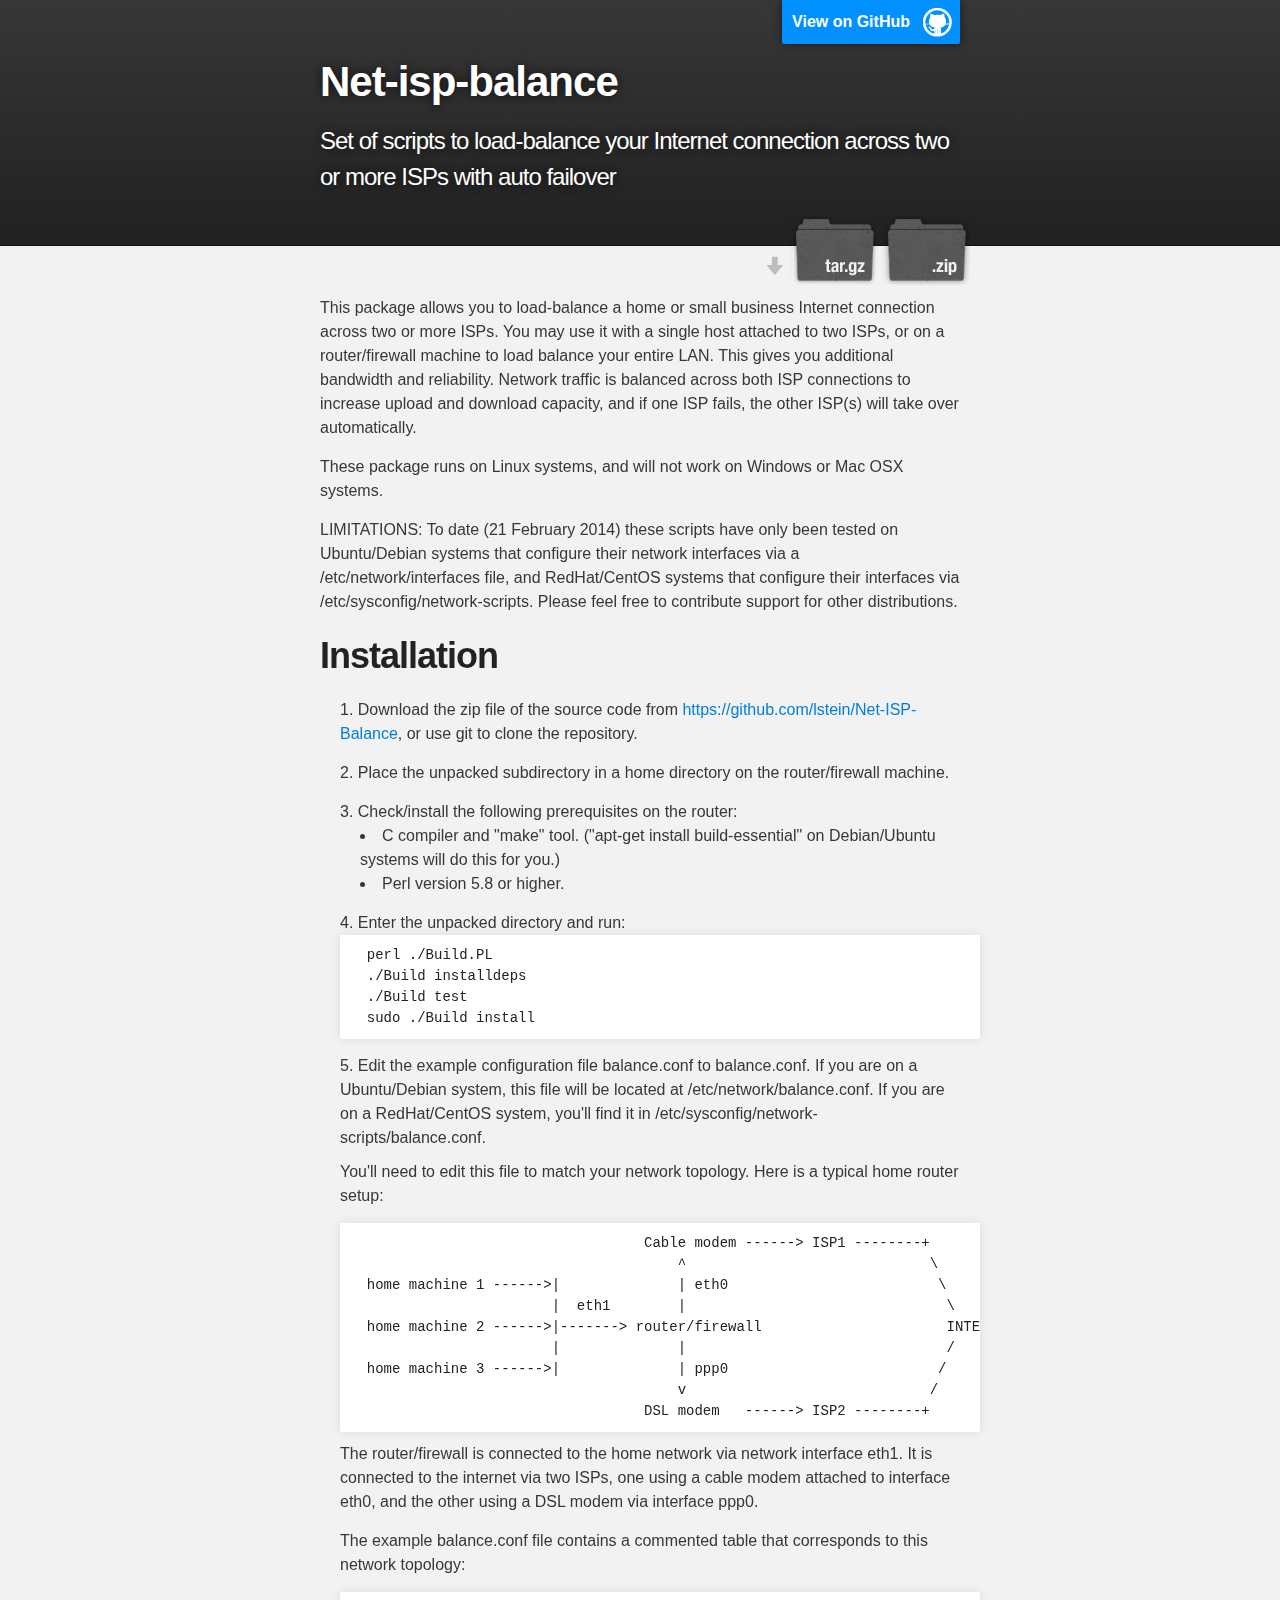
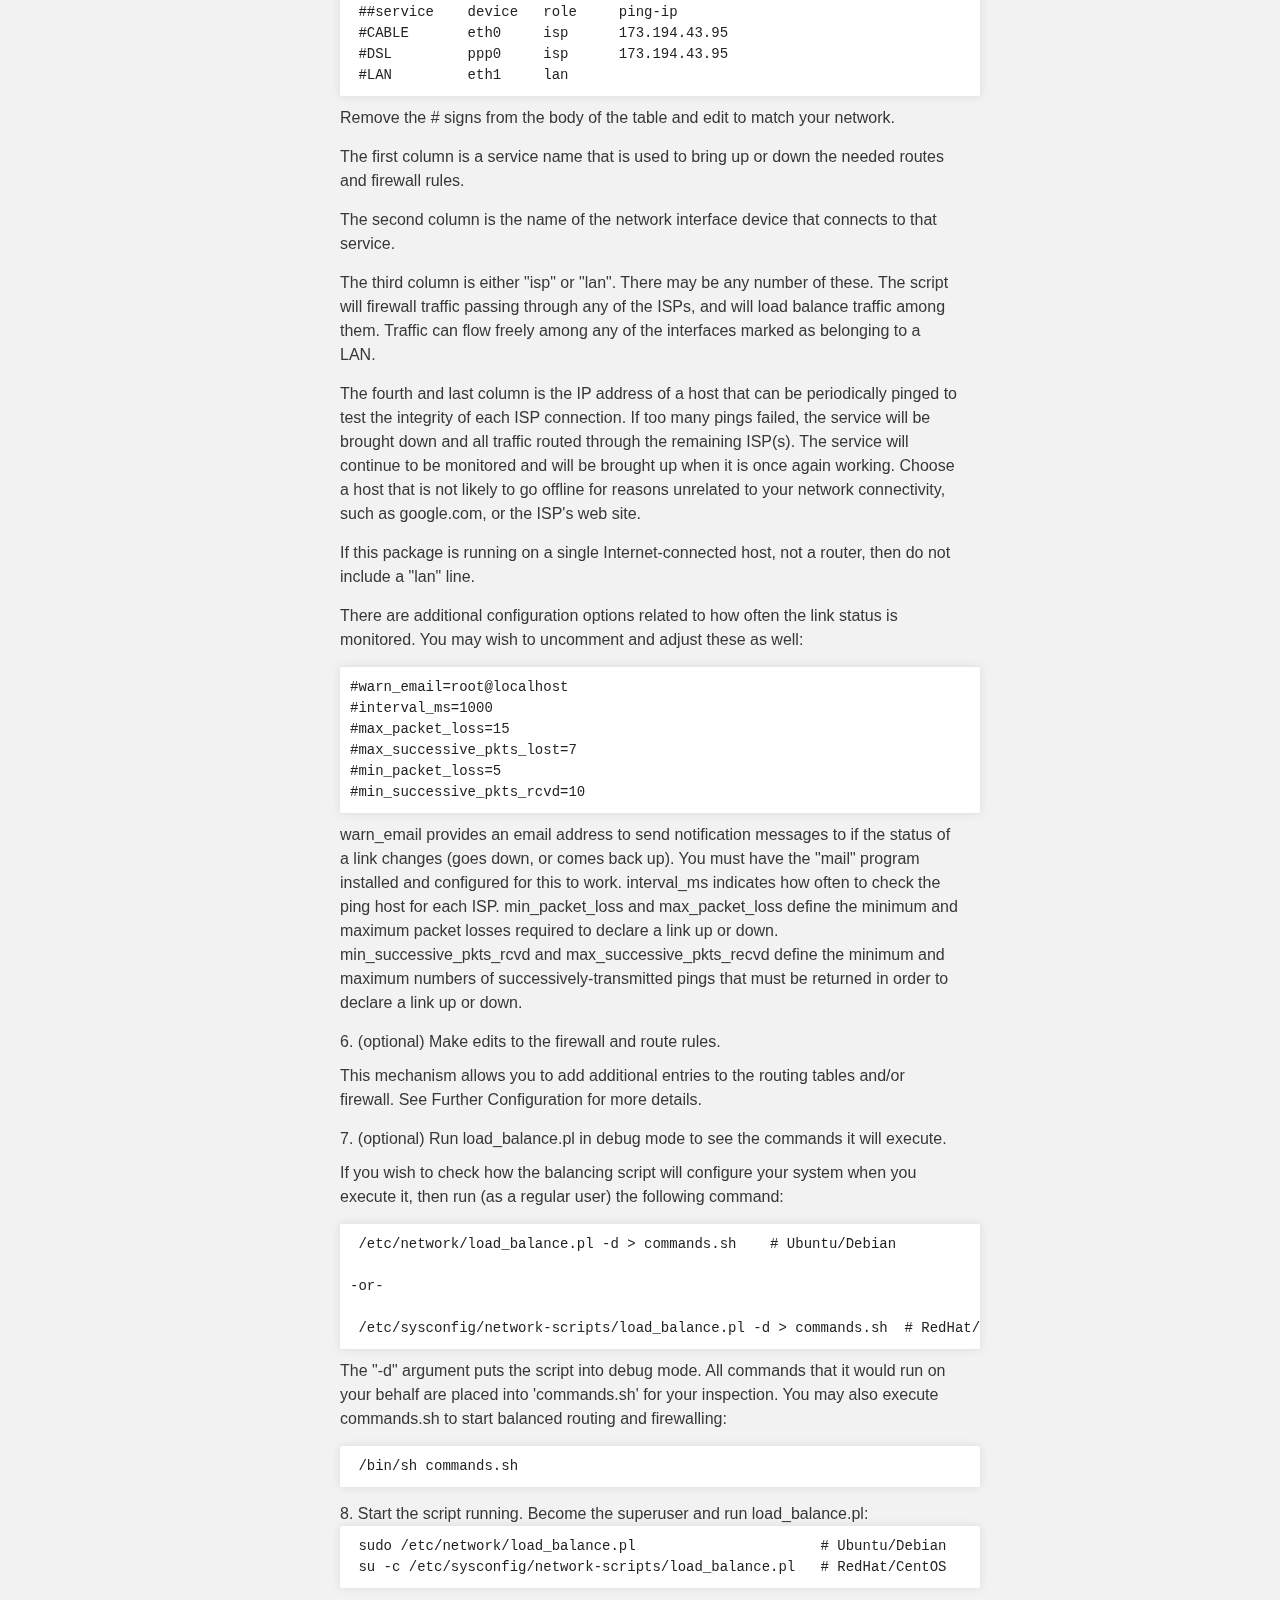
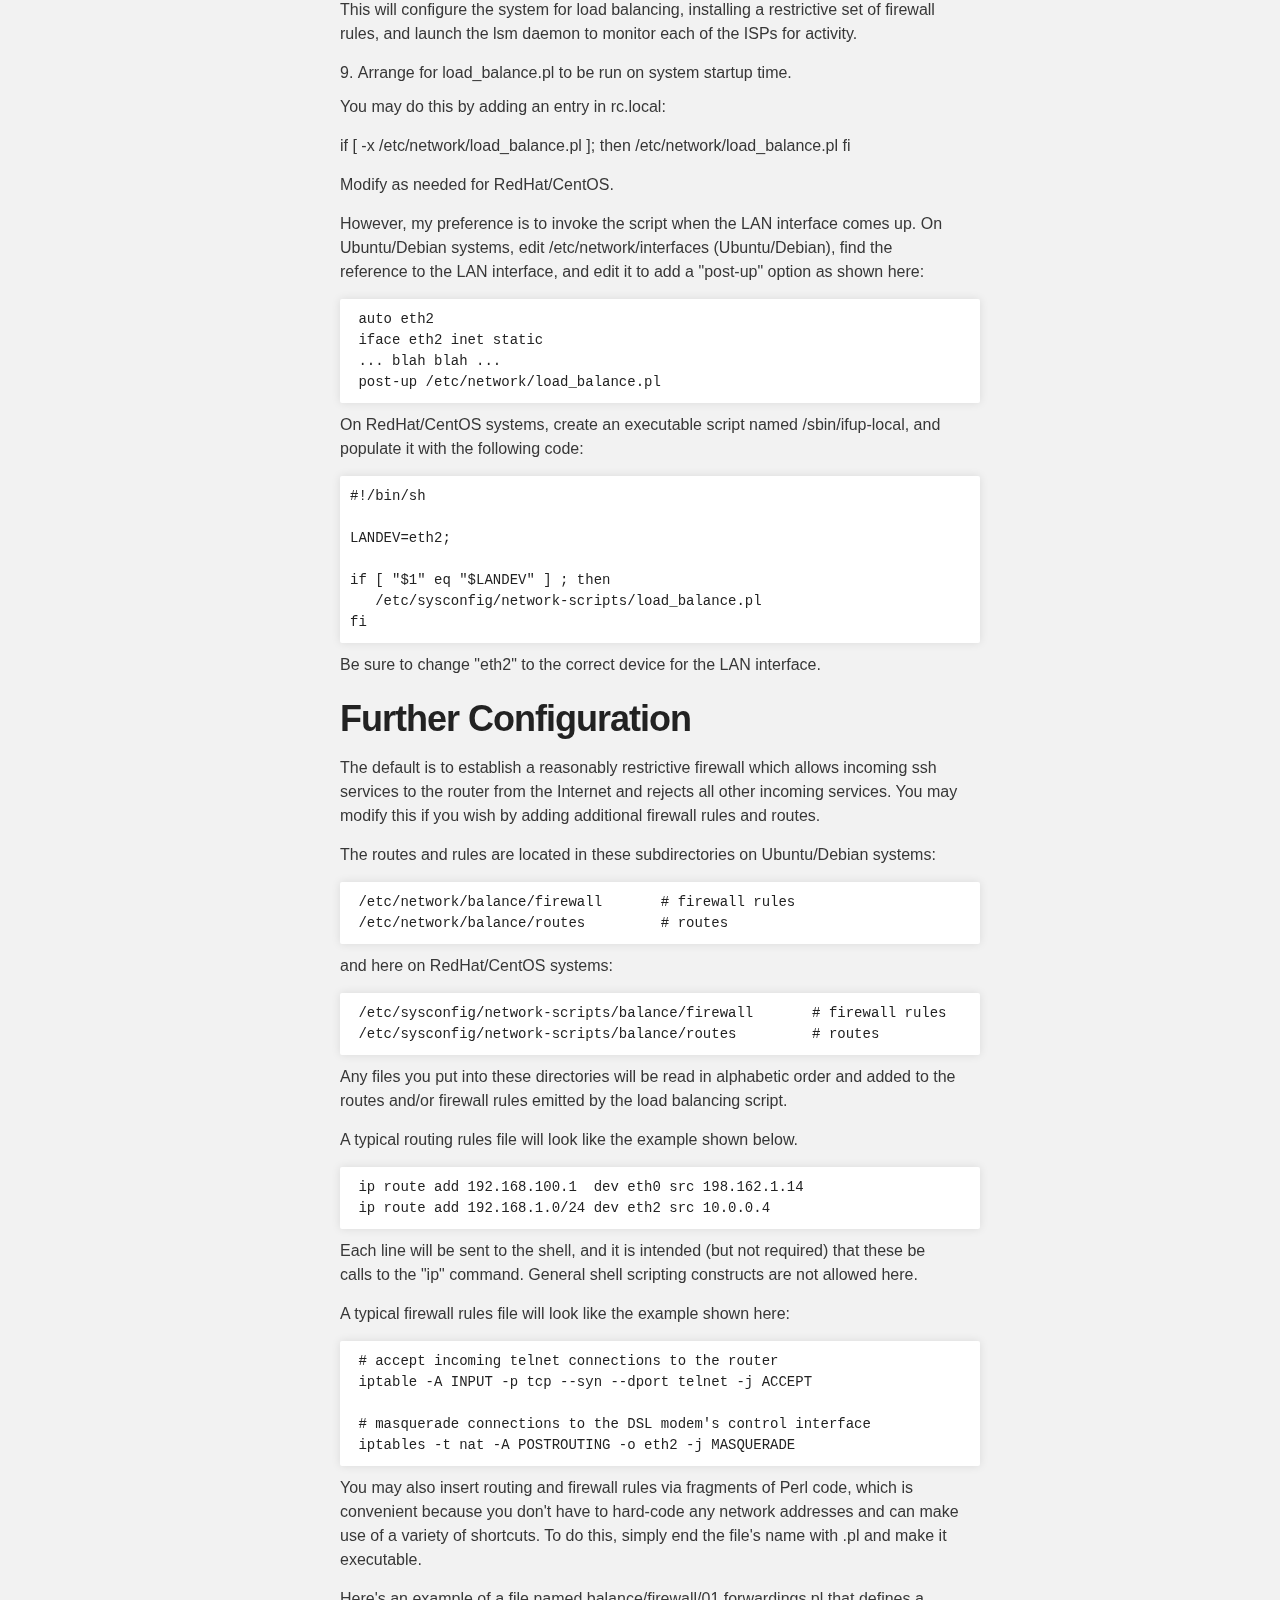
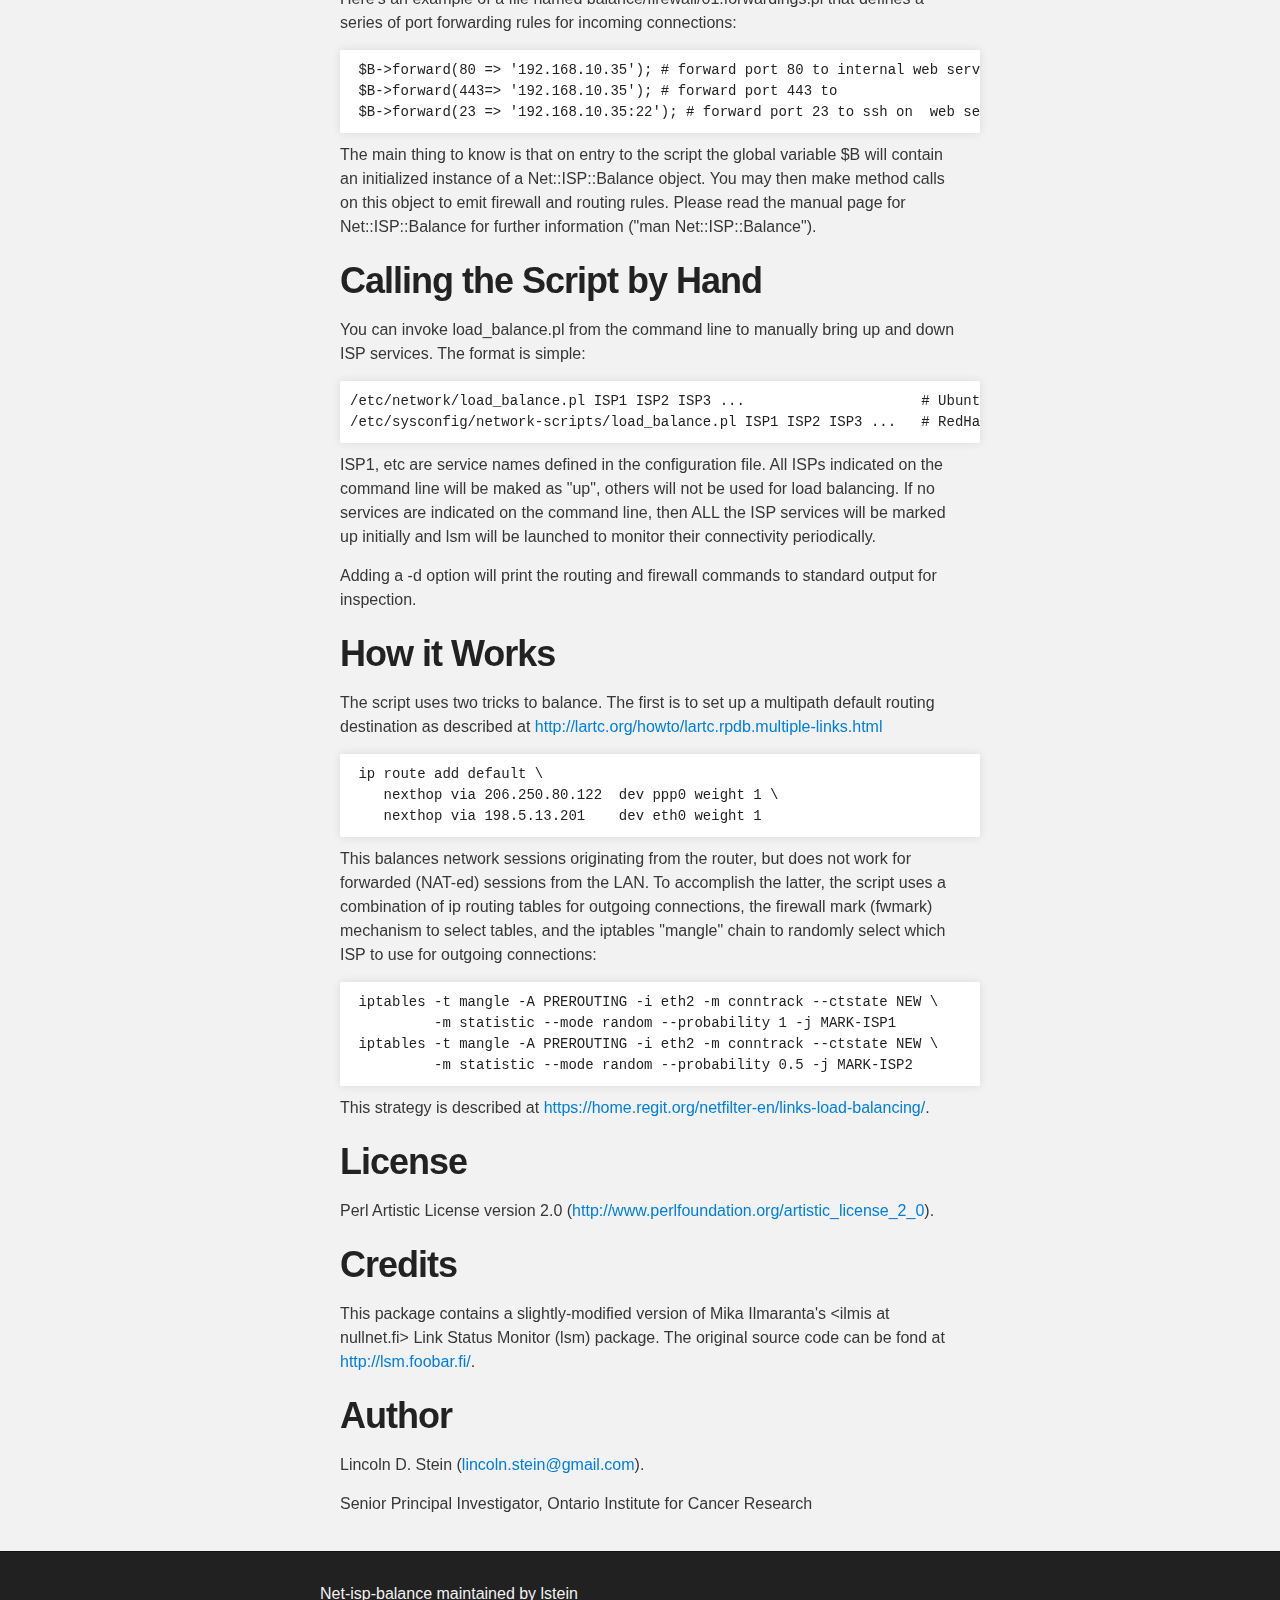
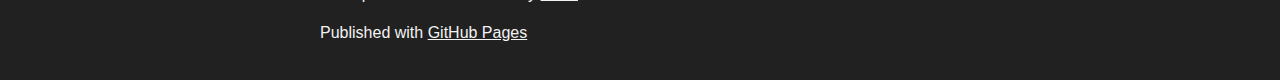
==== index.html @ 990c466e "Create gh-pages branch via GitHub" ====
<!DOCTYPE html>
<html>

  <head>
    <meta charset='utf-8' />
    <meta http-equiv="X-UA-Compatible" content="chrome=1" />
    <meta name="description" content="Net-isp-balance : Set of scripts to load-balance your Internet connection across two or more ISPs with auto failover" />

    <link rel="stylesheet" type="text/css" media="screen" href="stylesheets/stylesheet.css">

    <title>Net-isp-balance</title>
  </head>

  <body>

    <!-- HEADER -->
    <div id="header_wrap" class="outer">
        <header class="inner">
          <a id="forkme_banner" href="https://github.com/lstein/Net-ISP-Balance">View on GitHub</a>

          <h1 id="project_title">Net-isp-balance</h1>
          <h2 id="project_tagline">Set of scripts to load-balance your Internet connection across two or more ISPs with auto failover</h2>

            <section id="downloads">
              <a class="zip_download_link" href="https://github.com/lstein/Net-ISP-Balance/zipball/master">Download this project as a .zip file</a>
              <a class="tar_download_link" href="https://github.com/lstein/Net-ISP-Balance/tarball/master">Download this project as a tar.gz file</a>
            </section>
        </header>
    </div>

    <!-- MAIN CONTENT -->
    <div id="main_content_wrap" class="outer">
      <section id="main_content" class="inner">
        <p>This package allows you to load-balance a home or
small business Internet connection across two or more ISPs. You may use it with a single host attached to two ISPs, or on a router/firewall machine to load balance your entire LAN. This gives you
additional bandwidth and reliability. Network traffic is balanced across both ISP connections to increase upload and download capacity, and if one ISP fails, the other ISP(s)
will take over automatically.</p>

<p>These package runs on Linux systems, and will not work on Windows or Mac OSX systems.</p>

<p>LIMITATIONS: To date (21 February 2014) these scripts have only been
tested on Ubuntu/Debian systems that configure their network
interfaces via a /etc/network/interfaces file, and RedHat/CentOS
systems that configure their interfaces via
/etc/sysconfig/network-scripts. Please feel free to contribute support
for other distributions.</p>

<h1>
<a name="installation" class="anchor" href="#installation"><span class="octicon octicon-link"></span></a>Installation</h1>

<p></p><ol>
<li> Download the zip file of the source code from
<a href="https://github.com/lstein/Net-ISP-Balance">https://github.com/lstein/Net-ISP-Balance</a>, or use git to clone the
repository. 

<p></p>
</li>
<li> Place the unpacked subdirectory in a home directory on the
router/firewall machine.

<p></p>
</li>
<li> Check/install the following prerequisites on the router:

<ul>
<li> C compiler and "make" tool. ("apt-get install build-essential" on
 Debian/Ubuntu systems will do this for you.)

 </li>
<li> Perl version 5.8 or higher.
</li>
</ul>
<p></p>
</li>
<li> Enter the unpacked directory and run:

<pre>
  perl ./Build.PL
  ./Build installdeps
  ./Build test
  sudo ./Build install
</pre>

<p></p>
</li>
<li> Edit the example configuration file <i>balance.conf</i> to
balance.conf. If you are on a Ubuntu/Debian system, this file will be
located at /etc/network/balance.conf. If you are on a RedHat/CentOS
system, you'll find it in /etc/sysconfig/network-scripts/balance.conf.

<p>You'll need to edit this file to match your network topology. Here is a typical home router setup:</p>

<pre>
                                   Cable modem ------&gt; ISP1 --------+
                                       ^                             \
  home machine 1 ------&gt;|              | eth0                         \
                        |  eth1        |                               \
  home machine 2 ------&gt;|-------&gt; router/firewall                      INTERNET---&gt;www.google.ca
                        |              |                               /          (173.194.43.95)
  home machine 3 ------&gt;|              | ppp0                         /
                                       v                             /
                                   DSL modem   ------&gt; ISP2 --------+
</pre>

<p>The router/firewall is connected to the home network via network interface eth1. It is connected to the internet via two ISPs, one using a cable modem attached to interface eth0, and the other using a DSL modem via interface ppp0.</p>

<p>The example balance.conf file contains a commented table that corresponds to this network topology:</p>

<pre>
 ##service    device   role     ping-ip
 #CABLE       eth0     isp      173.194.43.95     <b>
 #DSL         ppp0     isp      173.194.43.95     <b>
 #LAN         eth1     lan                        <b>
</b></b></b></pre>

<p>Remove the # signs from the body of the table and edit to match your network. </p>

<p>The first column is a service name that is used to
bring up or down the needed routes and firewall rules.</p>

<p>The second column is the name of the network interface device that
connects to that service.</p>

<p>The third column is either "isp" or "lan". There may be any number of
these. The script will firewall traffic passing through any of the
ISPs, and will load balance traffic among them. Traffic can flow
freely among any of the interfaces marked as belonging to a LAN.</p>

<p>The fourth and last column is the IP address of a host that can be
periodically pinged to test the integrity of each ISP connection. If
too many pings failed, the service will be brought down and all
traffic routed through the remaining ISP(s). The service will continue
to be monitored and will be brought up when it is once again
working. Choose a host that is not likely to go offline for reasons
unrelated to your network connectivity, such as google.com, or the
ISP's web site.</p>

<p>If this package is running on a single Internet-connected host, not a router, then do not include a "lan" line.</p>

<p>There are additional configuration options related to how often the link status is monitored. You may wish to uncomment and adjust these as well:</p>

<pre>
#warn_email=root@localhost
#interval_ms=1000
#max_packet_loss=15
#max_successive_pkts_lost=7
#min_packet_loss=5
#min_successive_pkts_rcvd=10
</pre>

<p><b>warn_email</b> provides an email address to send notification messages to if the status of a link changes (goes down, or comes back up). You must have the "mail" program installed and configured for this to work. <b>interval_ms</b> indicates how often to check the ping host for each ISP. <b>min_packet_loss</b> and <b>max_packet_loss</b> define the minimum and maximum packet losses required to declare a link up or down. <b>min_successive_pkts_rcvd</b> and <b>max_successive_pkts_recvd</b> define the minimum and maximum numbers of successively-transmitted pings that must be returned in order to declare a link up or down.</p>

<p></p>
</li>
<li> (optional) Make edits to the firewall and route rules.

<p>This mechanism allows you to add additional entries to the routing
tables and/or firewall. See Further Configuration for more details.</p>

<p></p>
</li>
<li> (optional) Run load_balance.pl in debug mode to see the commands it
will execute.

<p>If you wish to check how the balancing script will configure your
system when you execute it, then run (as a regular user) the following
command:</p>

<pre>
 /etc/network/load_balance.pl -d &gt; commands.sh    # Ubuntu/Debian

-or-

 /etc/sysconfig/network-scripts/load_balance.pl -d &gt; commands.sh  # RedHat/CentOS
</pre>

<p>The "-d" argument puts the script into debug mode. All commands that
it would run on your behalf are placed into 'commands.sh' for your
inspection. You may also execute commands.sh to start balanced routing
and firewalling:</p>

<pre>
 /bin/sh commands.sh
</pre>

<p></p>
</li>
<li> Start the script running. Become the superuser and run
load_balance.pl:

<pre>
 sudo /etc/network/load_balance.pl                      # Ubuntu/Debian
 su -c /etc/sysconfig/network-scripts/load_balance.pl   # RedHat/CentOS
</pre>

<p>This will configure the system for load balancing, installing a
restrictive set of firewall rules, and launch the lsm daemon to
monitor each of the ISPs for activity.</p>

<p></p>
</li>
<li> Arrange for load_balance.pl to be run on system startup time.

<p>You may do this by adding an entry in rc.local:</p>

<p>
 if [ -x /etc/network/load_balance.pl ]; then
     /etc/network/load_balance.pl
 fi
</p>

<p>Modify as needed for RedHat/CentOS.</p>

<p>However, my preference is to invoke the script when the LAN interface
comes up. On Ubuntu/Debian systems, edit
<i>/etc/network/interfaces</i> (Ubuntu/Debian), find the reference to
the LAN interface, and edit it to add a "post-up" option as shown
here:</p>

<pre>
 auto eth2
 iface eth2 inet static
 ... blah blah ...
 post-up /etc/network/load_balance.pl
</pre>

<p>On RedHat/CentOS systems, create an executable script named
/sbin/ifup-local, and populate it with the following code:</p>

<pre>
#!/bin/sh

LANDEV=eth2;

if [ "$1" eq "$LANDEV" ] ; then
   /etc/sysconfig/network-scripts/load_balance.pl
fi
</pre>

<p>Be sure to change "eth2" to the correct device for the LAN interface.</p>

<h1>
<a name="further-configuration" class="anchor" href="#further-configuration"><span class="octicon octicon-link"></span></a>Further Configuration</h1>

<p>The default is to establish a reasonably restrictive firewall which
allows incoming ssh services to the router from the Internet and
rejects all other incoming services. You may modify this if you wish
by adding additional firewall rules and routes.</p>

<p>The routes and rules are located in these subdirectories on
Ubuntu/Debian systems:</p>

<pre>
 /etc/network/balance/firewall       # firewall rules
 /etc/network/balance/routes         # routes
</pre>

<p>and here on RedHat/CentOS systems:</p>

<pre>
 /etc/sysconfig/network-scripts/balance/firewall       # firewall rules
 /etc/sysconfig/network-scripts/balance/routes         # routes
</pre>

<p>Any files you put into these directories will be read in alphabetic
order and added to the routes and/or firewall rules emitted by the
load balancing script.</p>

<p>A typical routing rules file will look like the example shown
below.</p>

<pre>
 ip route add 192.168.100.1  dev eth0 src 198.162.1.14
 ip route add 192.168.1.0/24 dev eth2 src 10.0.0.4
</pre>

<p>Each line will be sent to the shell, and it is intended (but not
required) that these be calls to the "ip" command. General shell
scripting constructs are not allowed here.</p>

<p>A typical firewall rules file will look like the example shown here:</p>

<pre>
 # accept incoming telnet connections to the router
 iptable -A INPUT -p tcp --syn --dport telnet -j ACCEPT

 # masquerade connections to the DSL modem's control interface
 iptables -t nat -A POSTROUTING -o eth2 -j MASQUERADE
</pre>

<p>You may also insert routing and firewall rules via fragments of Perl
code, which is convenient because you don't have to hard-code any
network addresses and can make use of a variety of shortcuts. To do
this, simply end the file's name with .pl and make it executable.</p>

<p>Here's an example of a file named
<tt>balance/firewall/01.forwardings.pl</tt> that defines a series of
port forwarding rules for incoming connections:</p>

<pre>
 $B-&gt;forward(80 =&gt; '192.168.10.35'); # forward port 80 to internal web server
 $B-&gt;forward(443=&gt; '192.168.10.35'); # forward port 443 to 
 $B-&gt;forward(23 =&gt; '192.168.10.35:22'); # forward port 23 to ssh on  web sever
</pre>

<p>The main thing to know is that on entry to the script the global
variable $B will contain an initialized instance of a
Net::ISP::Balance object. You may then make method calls on this
object to emit firewall and routing rules. Please read the manual page
for Net::ISP::Balance for further information ("man
Net::ISP::Balance").</p>

<h1>
<a name="calling-the-script-by-hand" class="anchor" href="#calling-the-script-by-hand"><span class="octicon octicon-link"></span></a>Calling the Script by Hand</h1>

<p>You can invoke load_balance.pl from the command line to manually bring
up and down ISP services. The format is simple:</p>

<pre>
/etc/network/load_balance.pl ISP1 ISP2 ISP3 ...                     # Ubuntu/Debian
/etc/sysconfig/network-scripts/load_balance.pl ISP1 ISP2 ISP3 ...   # RedHat/CentOS
</pre>

<p>ISP1, etc are service names defined in the configuration file. All
ISPs indicated on the command line will be maked as "up", others will
not be used for load balancing. If no services are indicated on the
command line, then ALL the ISP services will be marked up initially
and lsm will be launched to monitor their connectivity periodically.</p>

<p>Adding a -d option will print the routing and firewall commands to
standard output for inspection.</p>

<h1>
<a name="how-it-works" class="anchor" href="#how-it-works"><span class="octicon octicon-link"></span></a>How it Works</h1>

<p>The script uses two tricks to balance. The first is to set up a
multipath default routing destination as described at
<a href="http://lartc.org/howto/lartc.rpdb.multiple-links.html">http://lartc.org/howto/lartc.rpdb.multiple-links.html</a></p>

<pre>
 ip route add default \
    nexthop via 206.250.80.122  dev ppp0 weight 1 \
    nexthop via 198.5.13.201    dev eth0 weight 1
</pre>

<p>This balances network sessions originating from the router, but does
not work for forwarded (NAT-ed) sessions from the LAN. To accomplish
the latter, the script uses a combination of ip routing tables for
outgoing connections, the firewall mark (fwmark) mechanism to select
tables, and the iptables "mangle" chain to randomly select which
ISP to use for outgoing connections:</p>

<pre>
 iptables -t mangle -A PREROUTING -i eth2 -m conntrack --ctstate NEW \
          -m statistic --mode random --probability 1 -j MARK-ISP1
 iptables -t mangle -A PREROUTING -i eth2 -m conntrack --ctstate NEW \
          -m statistic --mode random --probability 0.5 -j MARK-ISP2
</pre>

<p>This strategy is described at
<a href="https://home.regit.org/netfilter-en/links-load-balancing/">https://home.regit.org/netfilter-en/links-load-balancing/</a>.</p>

<h1>
<a name="license" class="anchor" href="#license"><span class="octicon octicon-link"></span></a>License</h1>

<p>Perl Artistic License version 2.0
(<a href="http://www.perlfoundation.org/artistic_license_2_0">http://www.perlfoundation.org/artistic_license_2_0</a>).</p>

<h1>
<a name="credits" class="anchor" href="#credits"><span class="octicon octicon-link"></span></a>Credits</h1>

<p>This package contains a slightly-modified version of Mika Ilmaranta's
&lt;ilmis at nullnet.fi&gt; Link Status Monitor (lsm) package. The original
source code can be fond at <a href="http://lsm.foobar.fi/">http://lsm.foobar.fi/</a>.</p>

<h1>
<a name="author" class="anchor" href="#author"><span class="octicon octicon-link"></span></a>Author</h1>

<p>Lincoln D. Stein (<a href="mailto:lincoln.stein@gmail.com">lincoln.stein@gmail.com</a>).</p>

<p>Senior Principal Investigator, Ontario Institute for Cancer Research</p>
</li>
</ol>
      </section>
    </div>

    <!-- FOOTER  -->
    <div id="footer_wrap" class="outer">
      <footer class="inner">
        <p class="copyright">Net-isp-balance maintained by <a href="https://github.com/lstein">lstein</a></p>
        <p>Published with <a href="http://pages.github.com">GitHub Pages</a></p>
      </footer>
    </div>

    

  </body>
</html>
---- stylesheets/stylesheet.css ----
/*******************************************************************************
Slate Theme for GitHub Pages
by Jason Costello, @jsncostello
*******************************************************************************/

@import url(pygment_trac.css);

/*******************************************************************************
MeyerWeb Reset
*******************************************************************************/

html, body, div, span, applet, object, iframe,
h1, h2, h3, h4, h5, h6, p, blockquote, pre,
a, abbr, acronym, address, big, cite, code,
del, dfn, em, img, ins, kbd, q, s, samp,
small, strike, strong, sub, sup, tt, var,
b, u, i, center,
dl, dt, dd, ol, ul, li,
fieldset, form, label, legend,
table, caption, tbody, tfoot, thead, tr, th, td,
article, aside, canvas, details, embed,
figure, figcaption, footer, header, hgroup,
menu, nav, output, ruby, section, summary,
time, mark, audio, video {
  margin: 0;
  padding: 0;
  border: 0;
  font: inherit;
  vertical-align: baseline;
}

/* HTML5 display-role reset for older browsers */
article, aside, details, figcaption, figure,
footer, header, hgroup, menu, nav, section {
  display: block;
}

ol, ul {
  list-style: none;
}

table {
  border-collapse: collapse;
  border-spacing: 0;
}

/*******************************************************************************
Theme Styles
*******************************************************************************/

body {
  box-sizing: border-box;
  color:#373737;
  background: #212121;
  font-size: 16px;
  font-family: 'Myriad Pro', Calibri, Helvetica, Arial, sans-serif;
  line-height: 1.5;
  -webkit-font-smoothing: antialiased;
}

h1, h2, h3, h4, h5, h6 {
  margin: 10px 0;
  font-weight: 700;
  color:#222222;
  font-family: 'Lucida Grande', 'Calibri', Helvetica, Arial, sans-serif;
  letter-spacing: -1px;
}

h1 {
  font-size: 36px;
  font-weight: 700;
}

h2 {
  padding-bottom: 10px;
  font-size: 32px;
  background: url('../images/bg_hr.png') repeat-x bottom;
}

h3 {
  font-size: 24px;
}

h4 {
  font-size: 21px;
}

h5 {
  font-size: 18px;
}

h6 {
  font-size: 16px;
}

p {
  margin: 10px 0 15px 0;
}

footer p {
  color: #f2f2f2;
}

a {
  text-decoration: none;
  color: #007edf;
  text-shadow: none;

  transition: color 0.5s ease;
  transition: text-shadow 0.5s ease;
  -webkit-transition: color 0.5s ease;
  -webkit-transition: text-shadow 0.5s ease;
  -moz-transition: color 0.5s ease;
  -moz-transition: text-shadow 0.5s ease;
  -o-transition: color 0.5s ease;
  -o-transition: text-shadow 0.5s ease;
  -ms-transition: color 0.5s ease;
  -ms-transition: text-shadow 0.5s ease;
}

a:hover, a:focus {text-decoration: underline;}

footer a {
  color: #F2F2F2;
  text-decoration: underline;
}

em {
  font-style: italic;
}

strong {
  font-weight: bold;
}

img {
  position: relative;
  margin: 0 auto;
  max-width: 739px;
  padding: 5px;
  margin: 10px 0 10px 0;
  border: 1px solid #ebebeb;

  box-shadow: 0 0 5px #ebebeb;
  -webkit-box-shadow: 0 0 5px #ebebeb;
  -moz-box-shadow: 0 0 5px #ebebeb;
  -o-box-shadow: 0 0 5px #ebebeb;
  -ms-box-shadow: 0 0 5px #ebebeb;
}

p img {
  display: inline;
  margin: 0;
  padding: 0;
  vertical-align: middle;
  text-align: center;
  border: none;
}

pre, code {
  width: 100%;
  color: #222;
  background-color: #fff;

  font-family: Monaco, "Bitstream Vera Sans Mono", "Lucida Console", Terminal, monospace;
  font-size: 14px;

  border-radius: 2px;
  -moz-border-radius: 2px;
  -webkit-border-radius: 2px;
}

pre {
  width: 100%;
  padding: 10px;
  box-shadow: 0 0 10px rgba(0,0,0,.1);
  overflow: auto;
}

code {
  padding: 3px;
  margin: 0 3px;
  box-shadow: 0 0 10px rgba(0,0,0,.1);
}

pre code {
  display: block;
  box-shadow: none;
}

blockquote {
  color: #666;
  margin-bottom: 20px;
  padding: 0 0 0 20px;
  border-left: 3px solid #bbb;
}


ul, ol, dl {
  margin-bottom: 15px
}

ul {
  list-style: inside;
  padding-left: 20px;
}

ol {
  list-style: decimal inside;
  padding-left: 20px;
}

dl dt {
  font-weight: bold;
}

dl dd {
  padding-left: 20px;
  font-style: italic;
}

dl p {
  padding-left: 20px;
  font-style: italic;
}

hr {
  height: 1px;
  margin-bottom: 5px;
  border: none;
  background: url('../images/bg_hr.png') repeat-x center;
}

table {
  border: 1px solid #373737;
  margin-bottom: 20px;
  text-align: left;
 }

th {
  font-family: 'Lucida Grande', 'Helvetica Neue', Helvetica, Arial, sans-serif;
  padding: 10px;
  background: #373737;
  color: #fff;
 }

td {
  padding: 10px;
  border: 1px solid #373737;
 }

form {
  background: #f2f2f2;
  padding: 20px;
}

/*******************************************************************************
Full-Width Styles
*******************************************************************************/

.outer {
  width: 100%;
}

.inner {
  position: relative;
  max-width: 640px;
  padding: 20px 10px;
  margin: 0 auto;
}

#forkme_banner {
  display: block;
  position: absolute;
  top:0;
  right: 10px;
  z-index: 10;
  padding: 10px 50px 10px 10px;
  color: #fff;
  background: url('../images/blacktocat.png') #0090ff no-repeat 95% 50%;
  font-weight: 700;
  box-shadow: 0 0 10px rgba(0,0,0,.5);
  border-bottom-left-radius: 2px;
  border-bottom-right-radius: 2px;
}

#header_wrap {
  background: #212121;
  background: -moz-linear-gradient(top, #373737, #212121);
  background: -webkit-linear-gradient(top, #373737, #212121);
  background: -ms-linear-gradient(top, #373737, #212121);
  background: -o-linear-gradient(top, #373737, #212121);
  background: linear-gradient(top, #373737, #212121);
}

#header_wrap .inner {
  padding: 50px 10px 30px 10px;
}

#project_title {
  margin: 0;
  color: #fff;
  font-size: 42px;
  font-weight: 700;
  text-shadow: #111 0px 0px 10px;
}

#project_tagline {
  color: #fff;
  font-size: 24px;
  font-weight: 300;
  background: none;
  text-shadow: #111 0px 0px 10px;
}

#downloads {
  position: absolute;
  width: 210px;
  z-index: 10;
  bottom: -40px;
  right: 0;
  height: 70px;
  background: url('../images/icon_download.png') no-repeat 0% 90%;
}

.zip_download_link {
  display: block;
  float: right;
  width: 90px;
  height:70px;
  text-indent: -5000px;
  overflow: hidden;
  background: url(../images/sprite_download.png) no-repeat bottom left;
}

.tar_download_link {
  display: block;
  float: right;
  width: 90px;
  height:70px;
  text-indent: -5000px;
  overflow: hidden;
  background: url(../images/sprite_download.png) no-repeat bottom right;
  margin-left: 10px;
}

.zip_download_link:hover {
  background: url(../images/sprite_download.png) no-repeat top left;
}

.tar_download_link:hover {
  background: url(../images/sprite_download.png) no-repeat top right;
}

#main_content_wrap {
  background: #f2f2f2;
  border-top: 1px solid #111;
  border-bottom: 1px solid #111;
}

#main_content {
  padding-top: 40px;
}

#footer_wrap {
  background: #212121;
}



/*******************************************************************************
Small Device Styles
*******************************************************************************/

@media screen and (max-width: 480px) {
  body {
    font-size:14px;
  }

  #downloads {
    display: none;
  }

  .inner {
    min-width: 320px;
    max-width: 480px;
  }

  #project_title {
  font-size: 32px;
  }

  h1 {
    font-size: 28px;
  }

  h2 {
    font-size: 24px;
  }

  h3 {
    font-size: 21px;
  }

  h4 {
    font-size: 18px;
  }

  h5 {
    font-size: 14px;
  }

  h6 {
    font-size: 12px;
  }

  code, pre {
    min-width: 320px;
    max-width: 480px;
    font-size: 11px;
  }

}
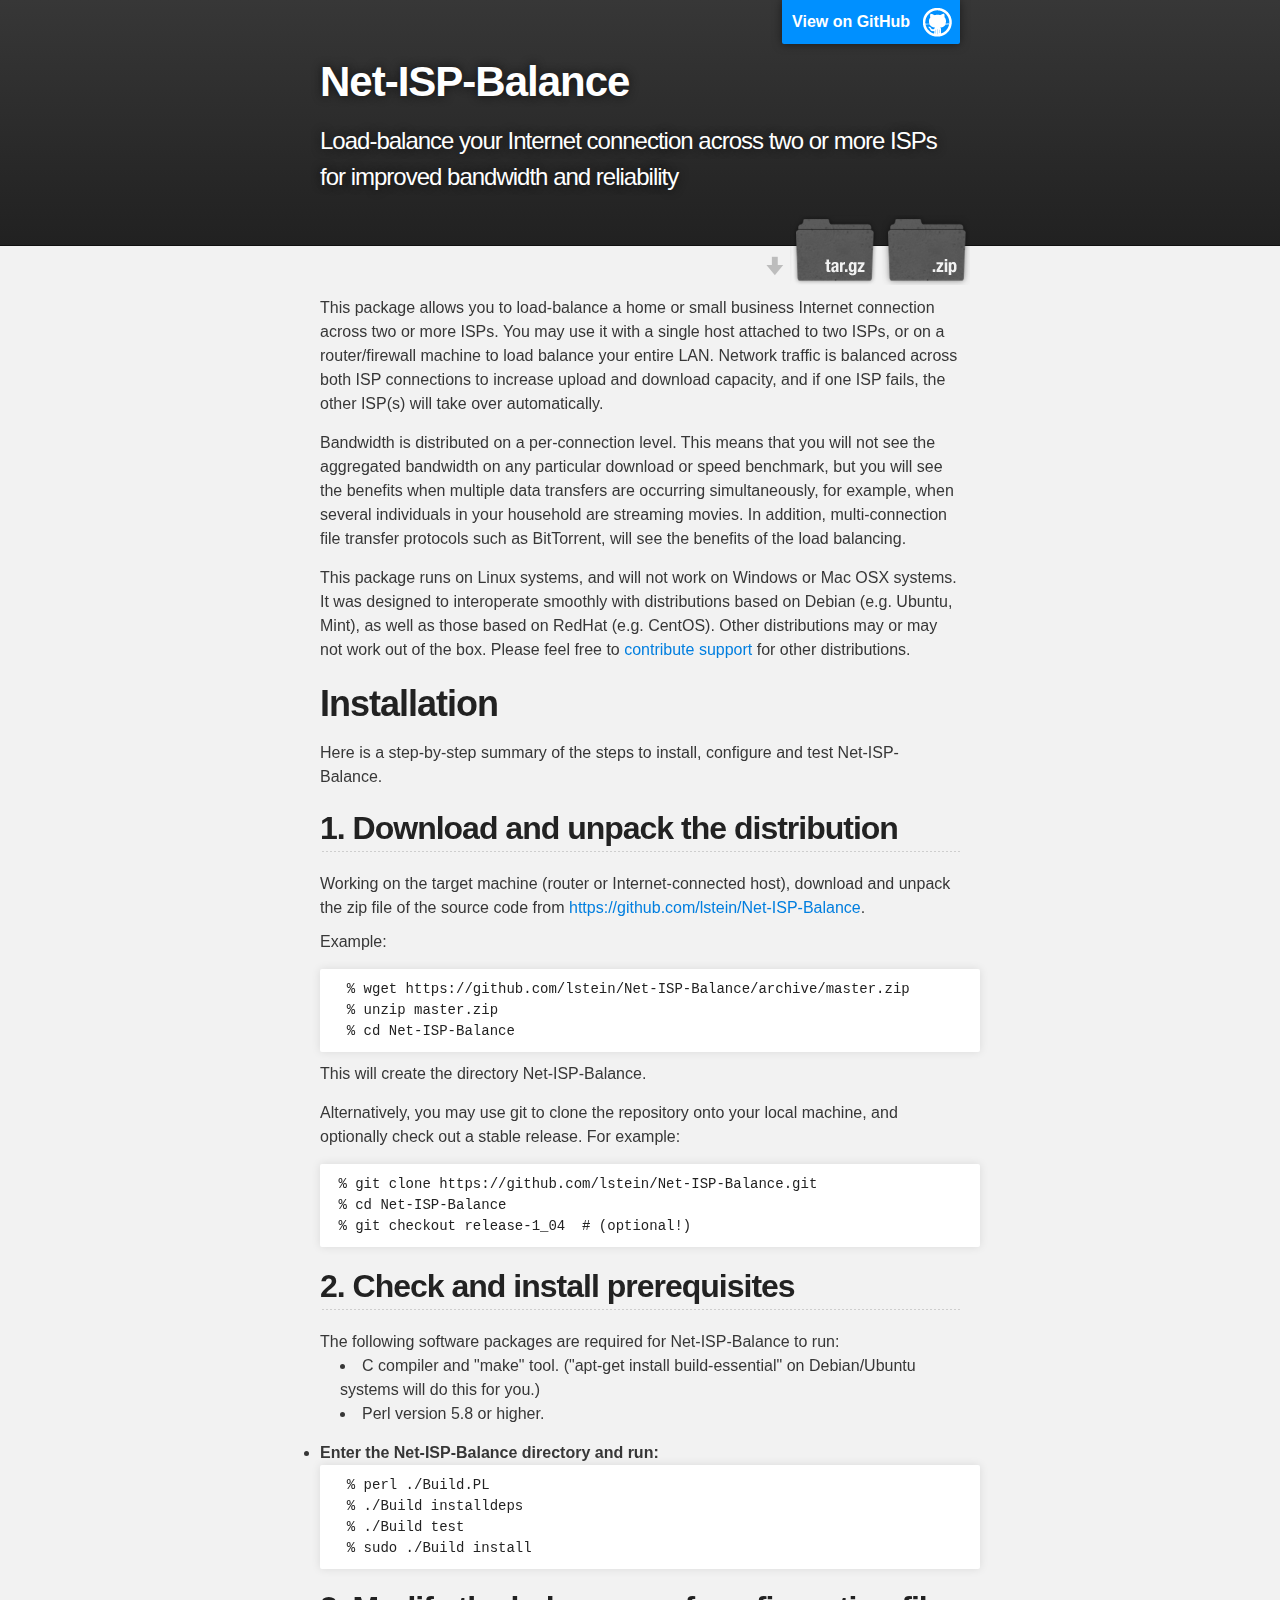
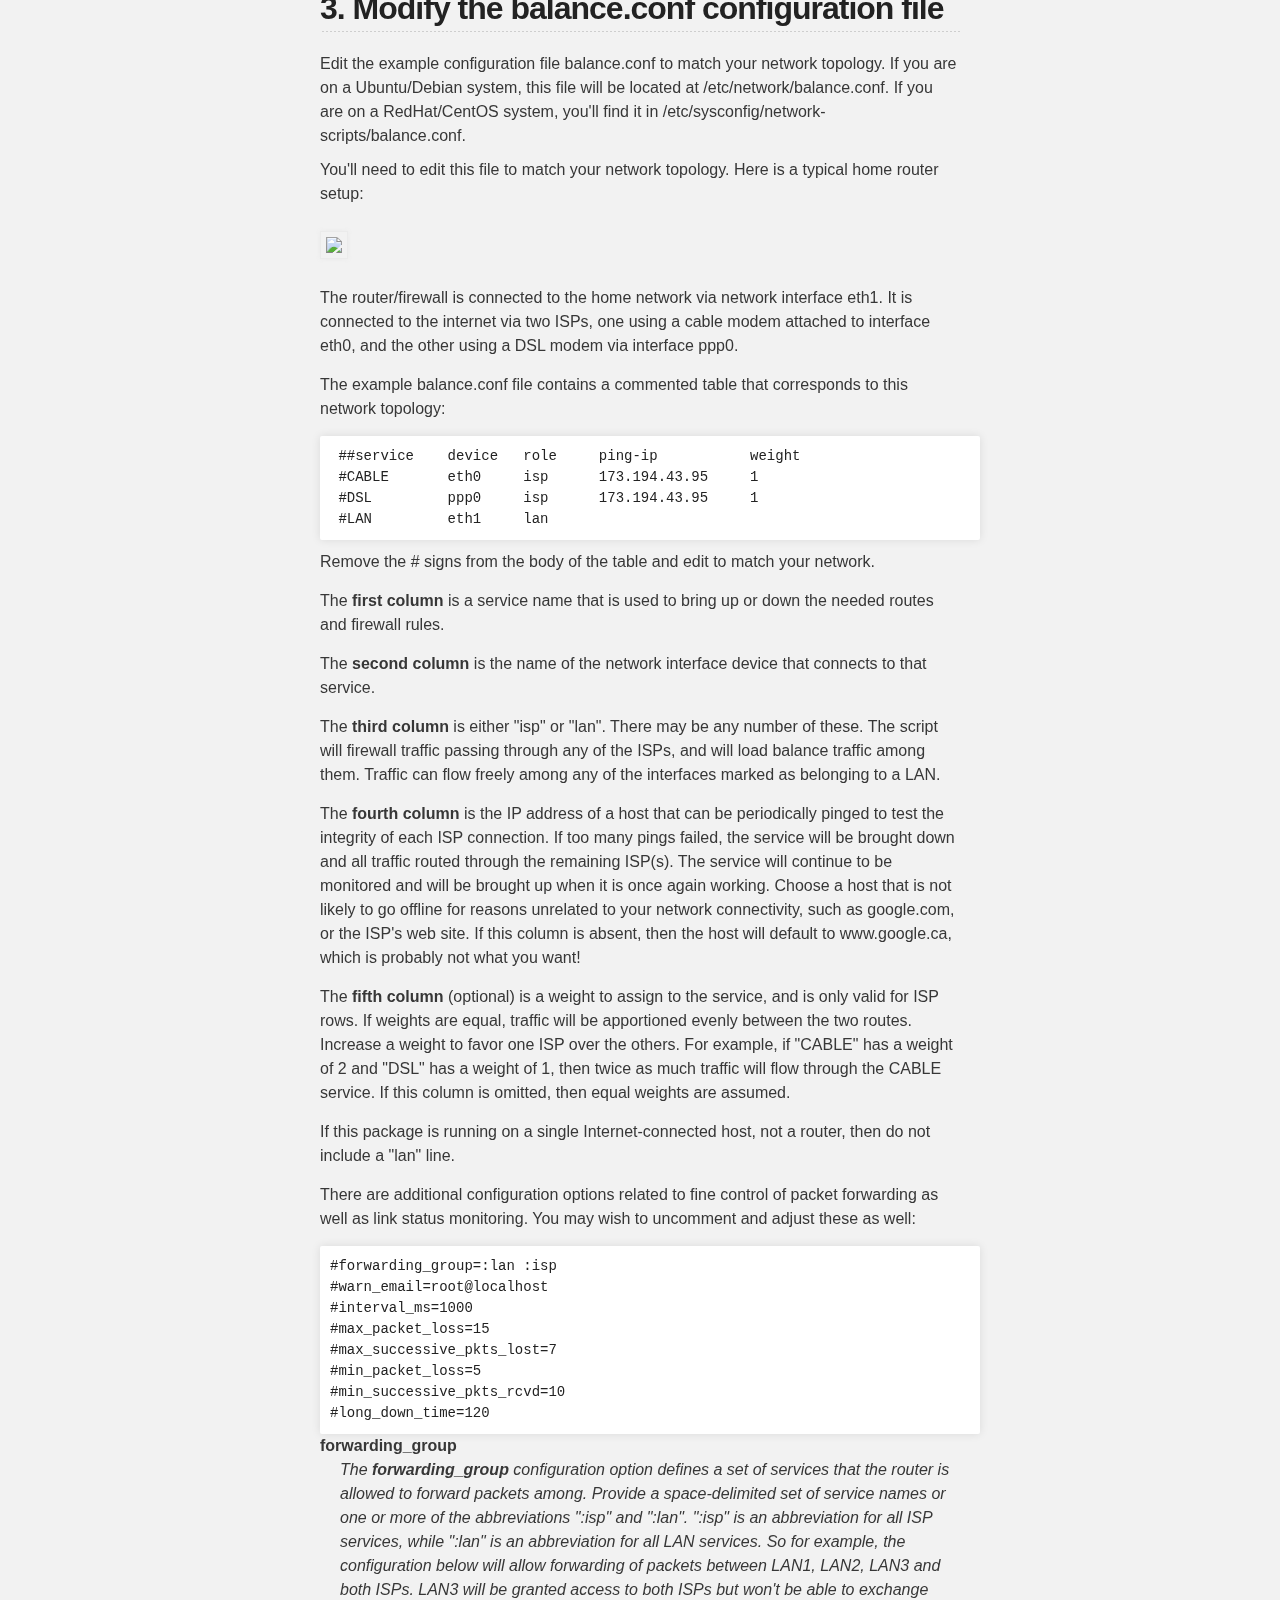
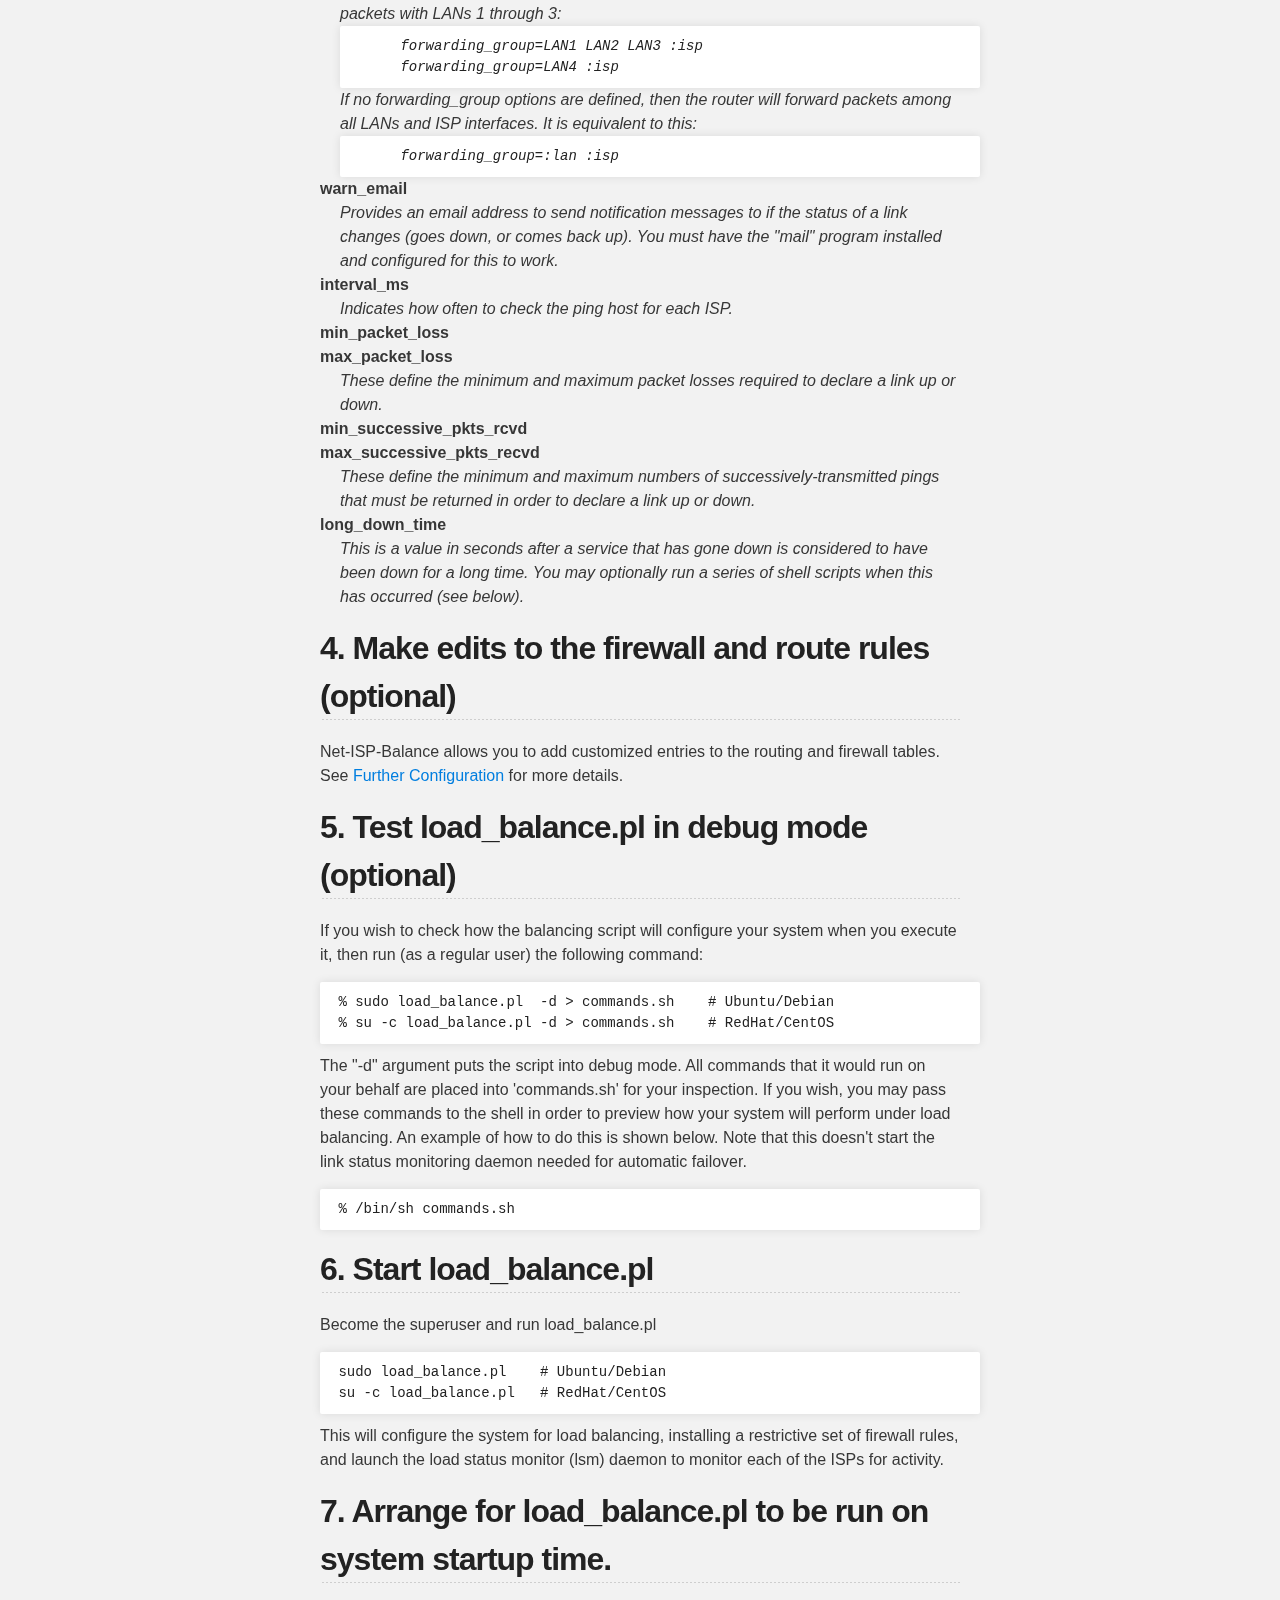
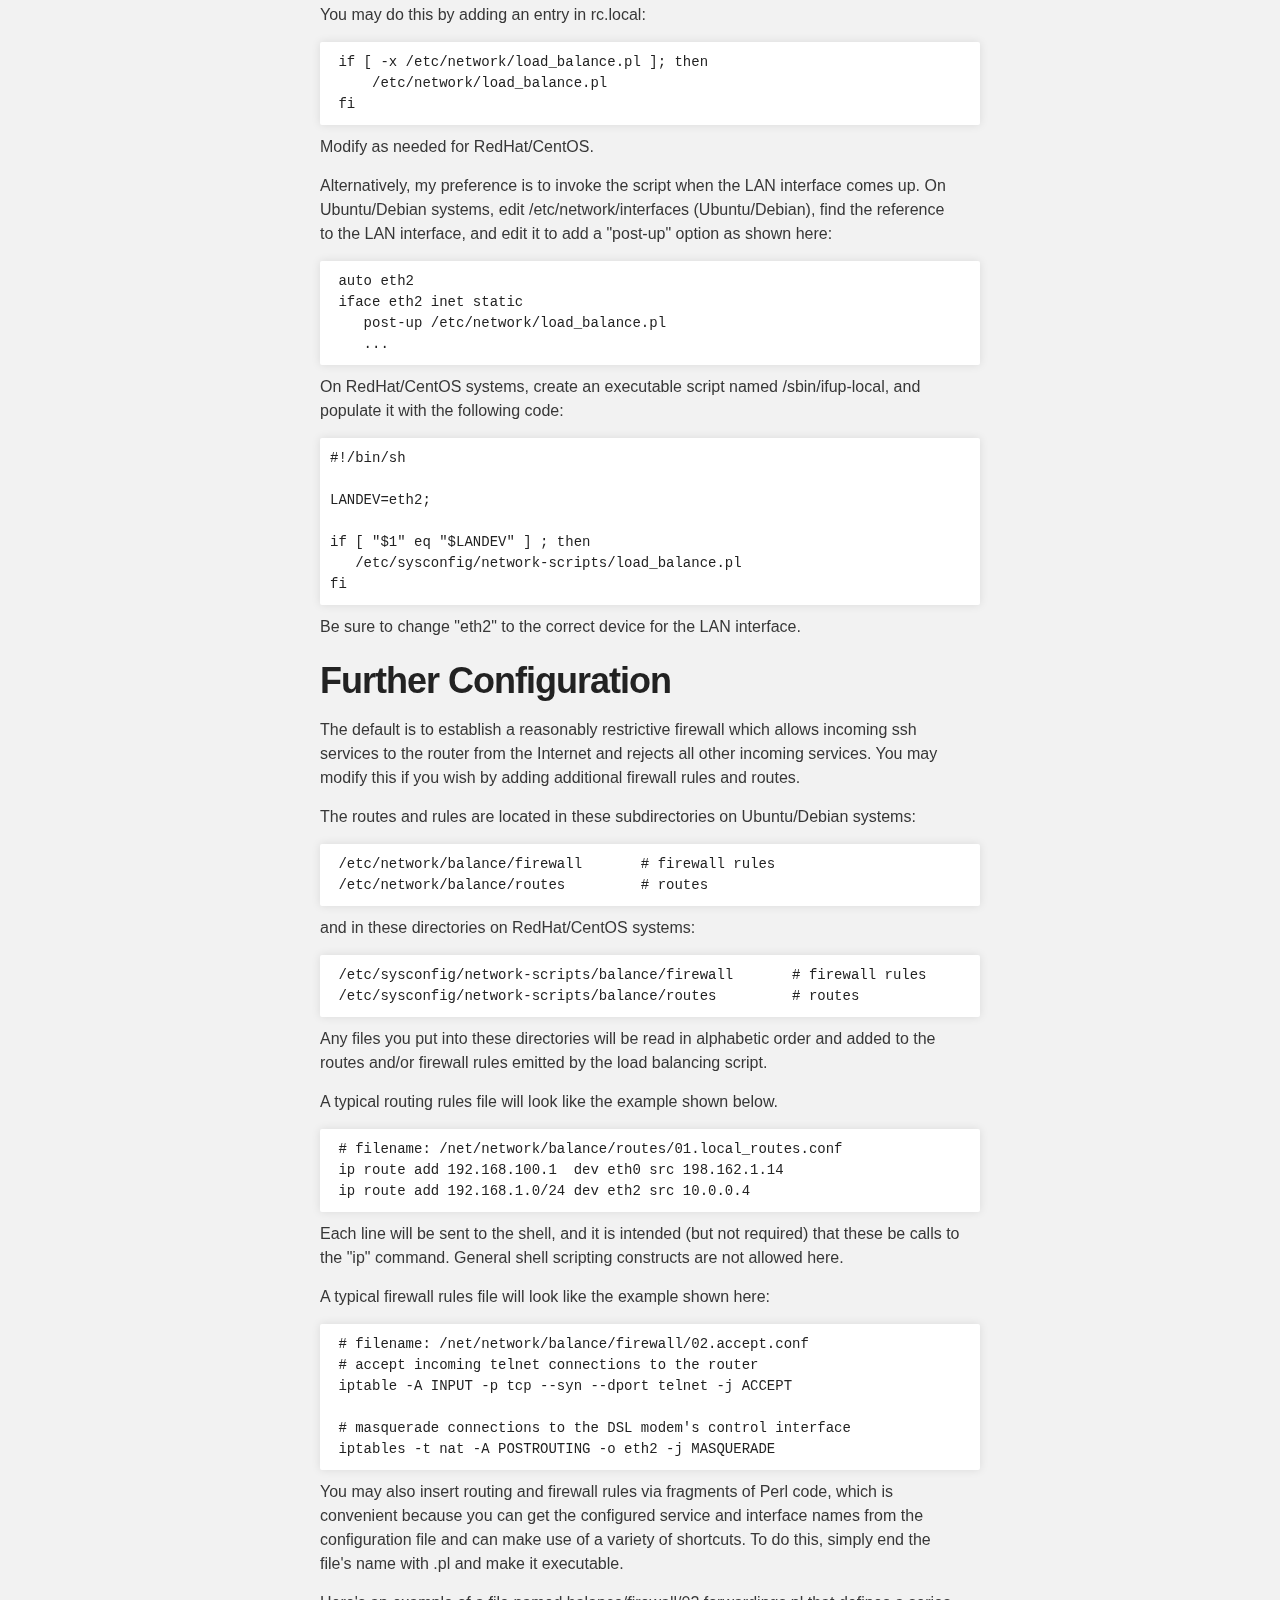
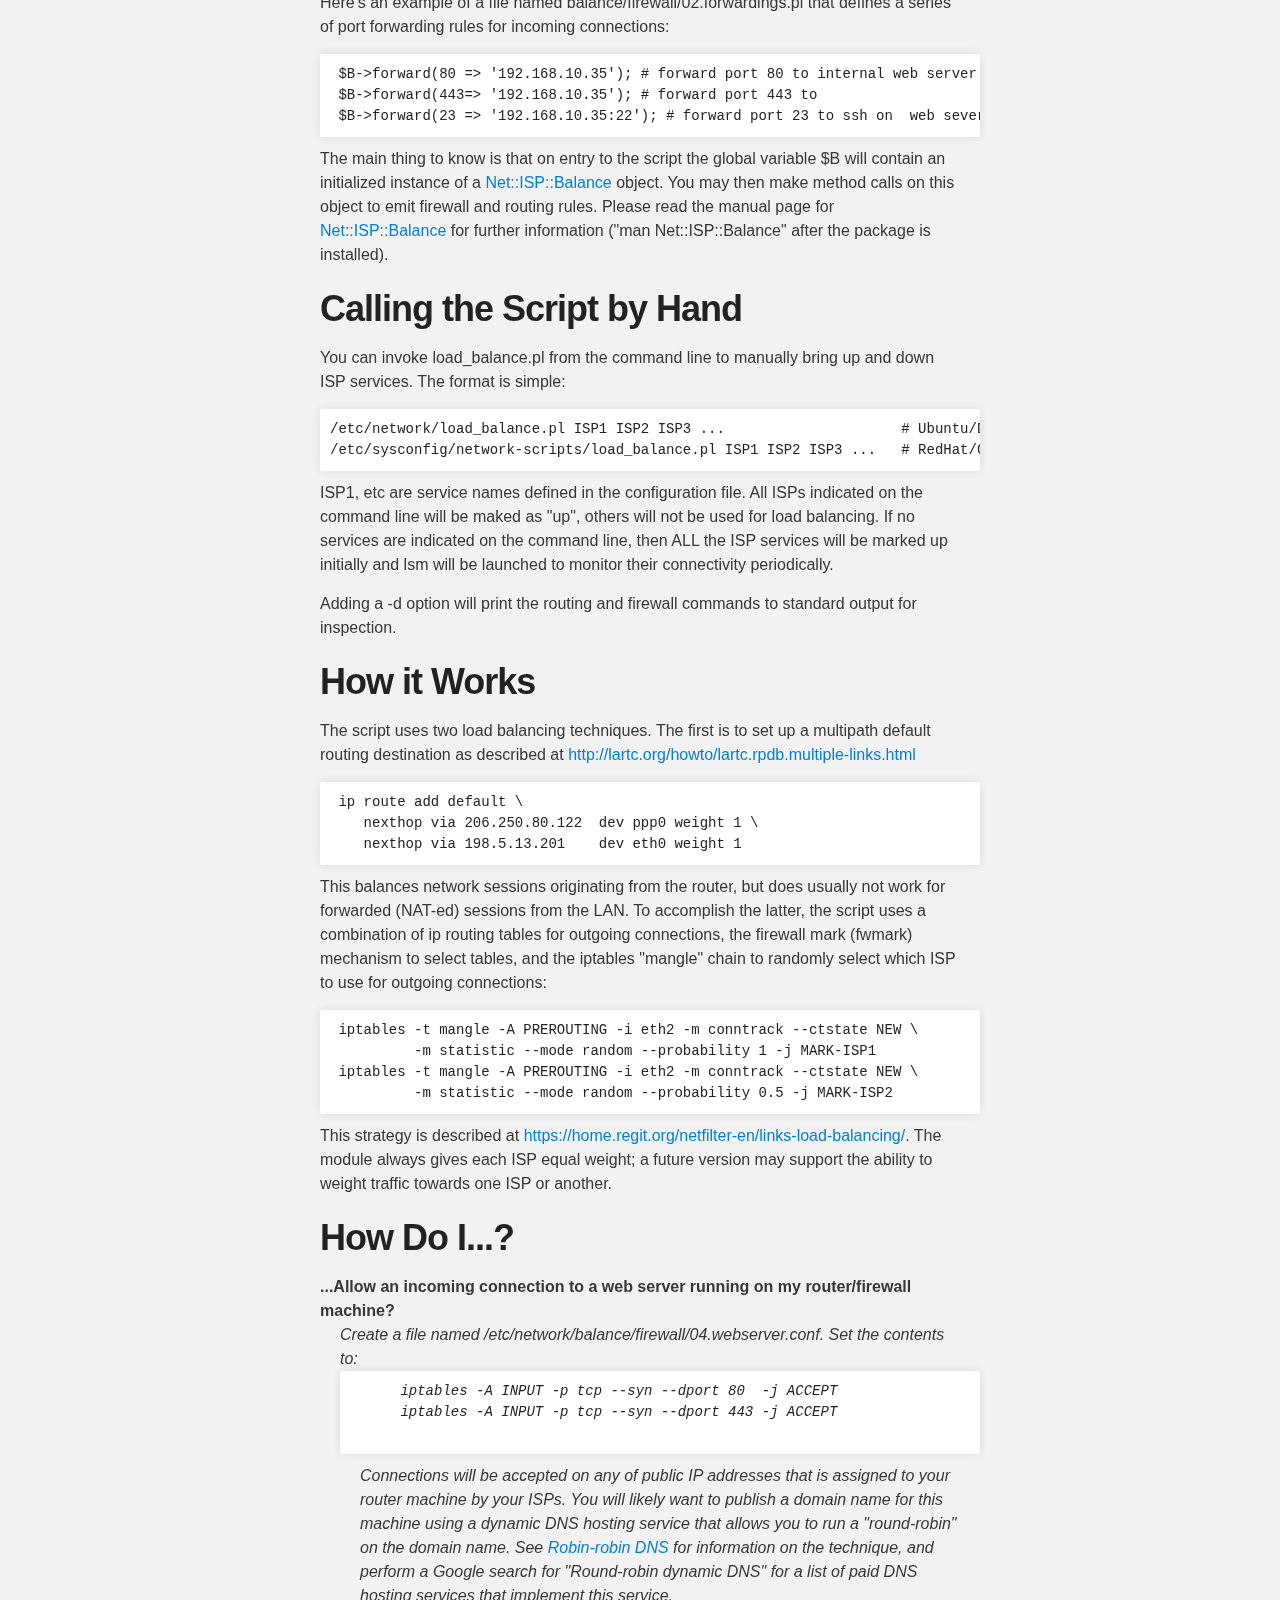
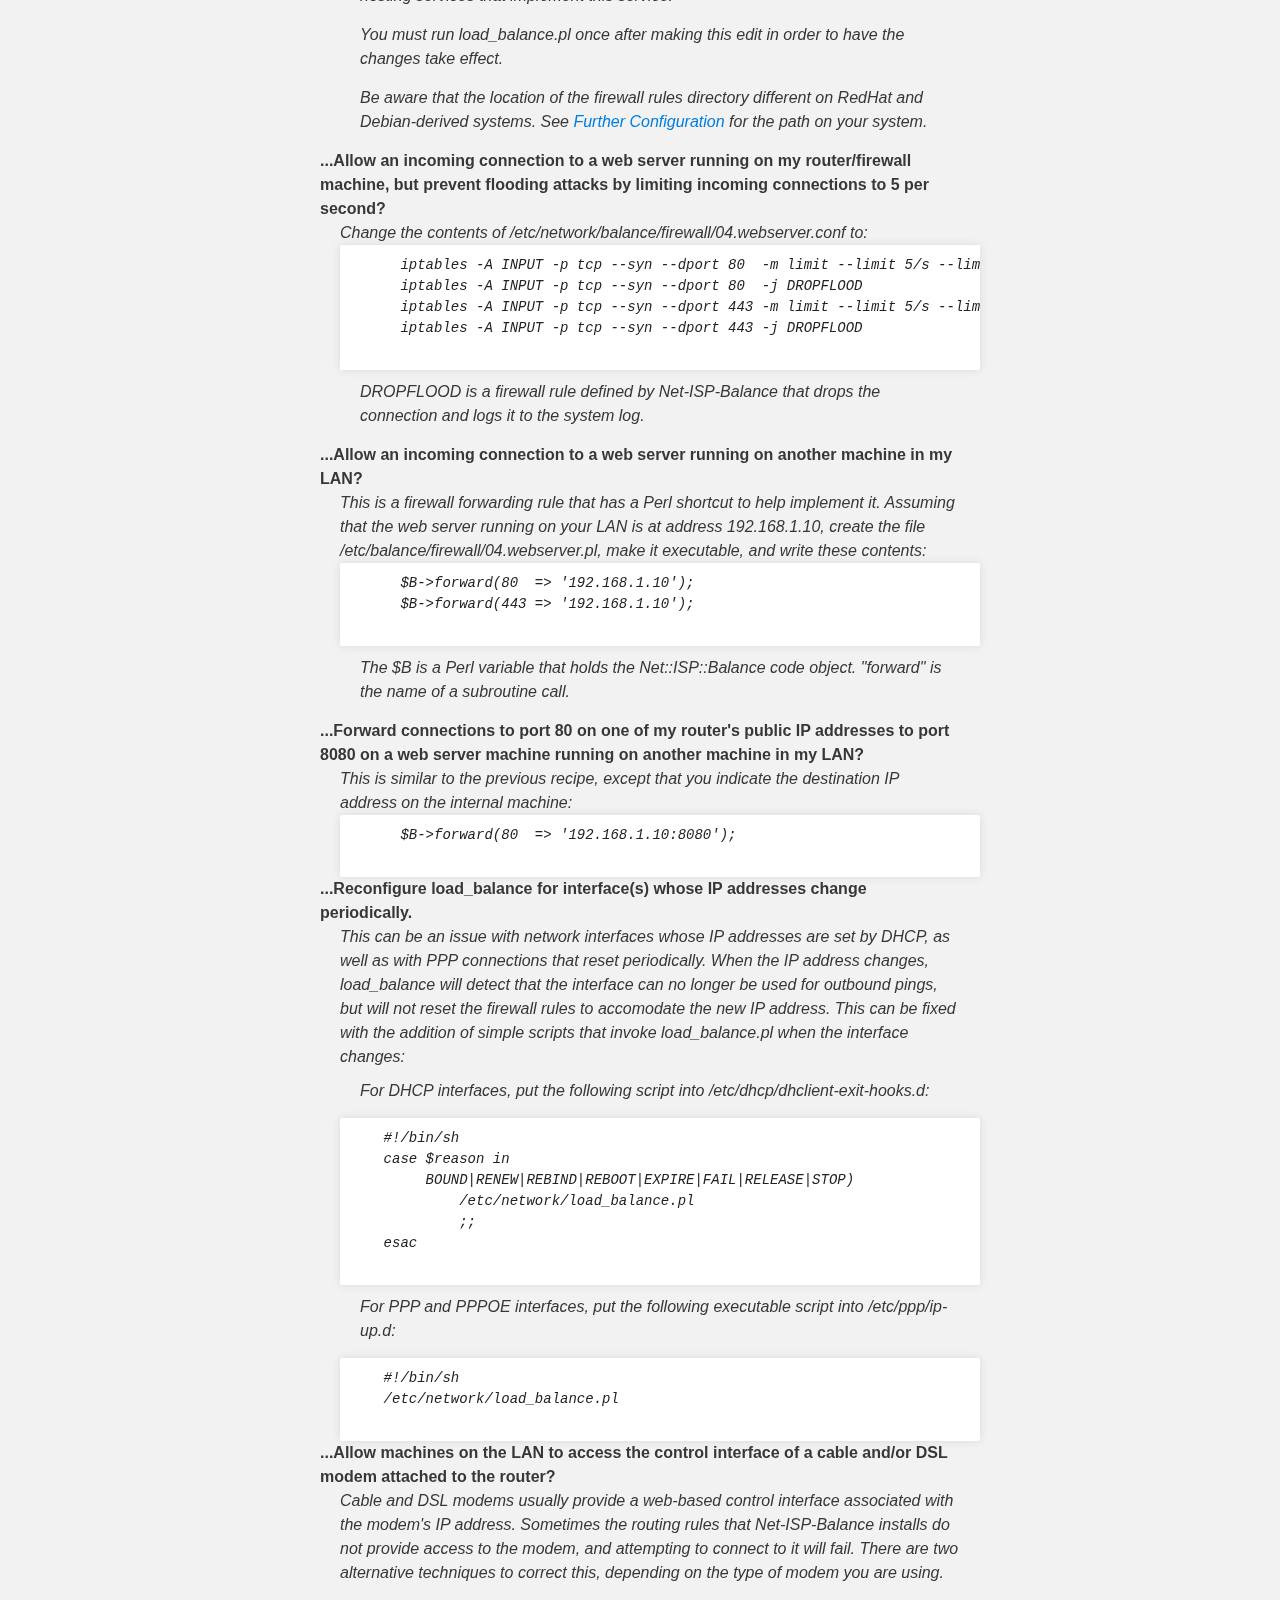
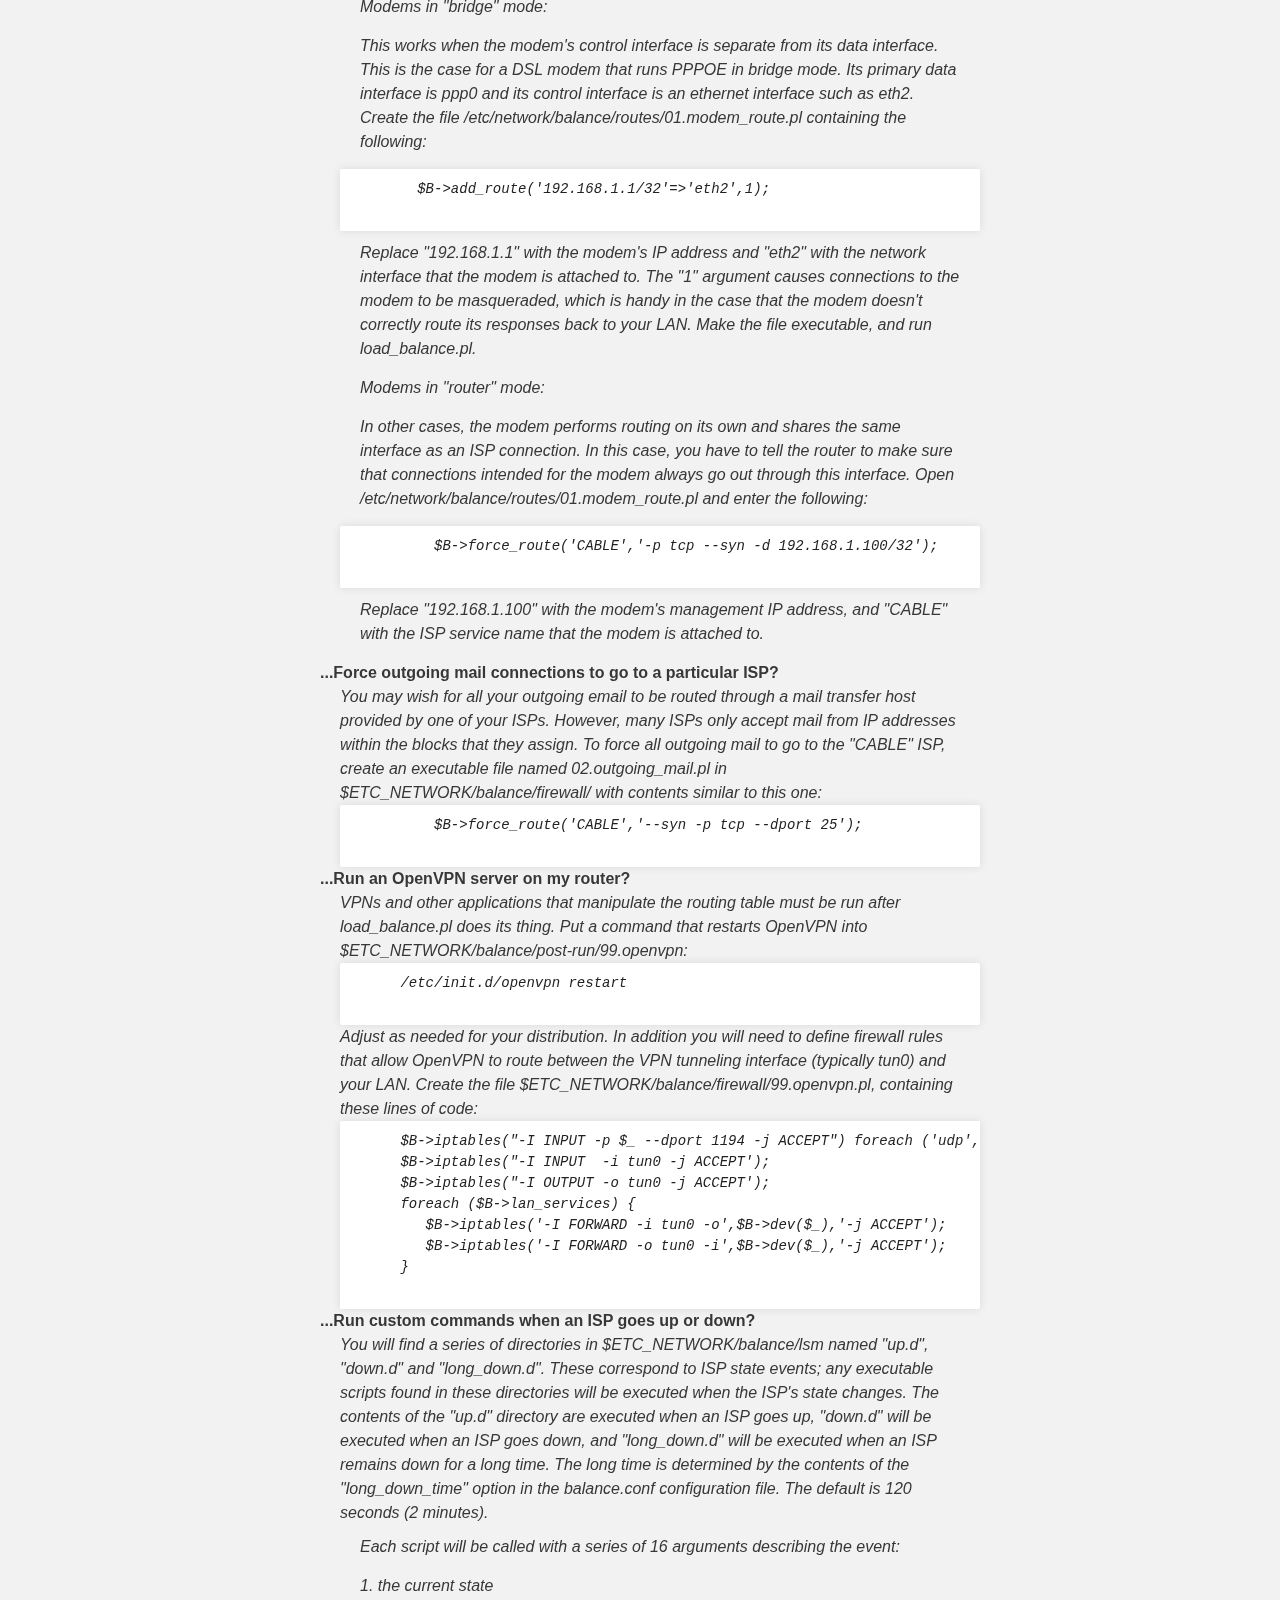
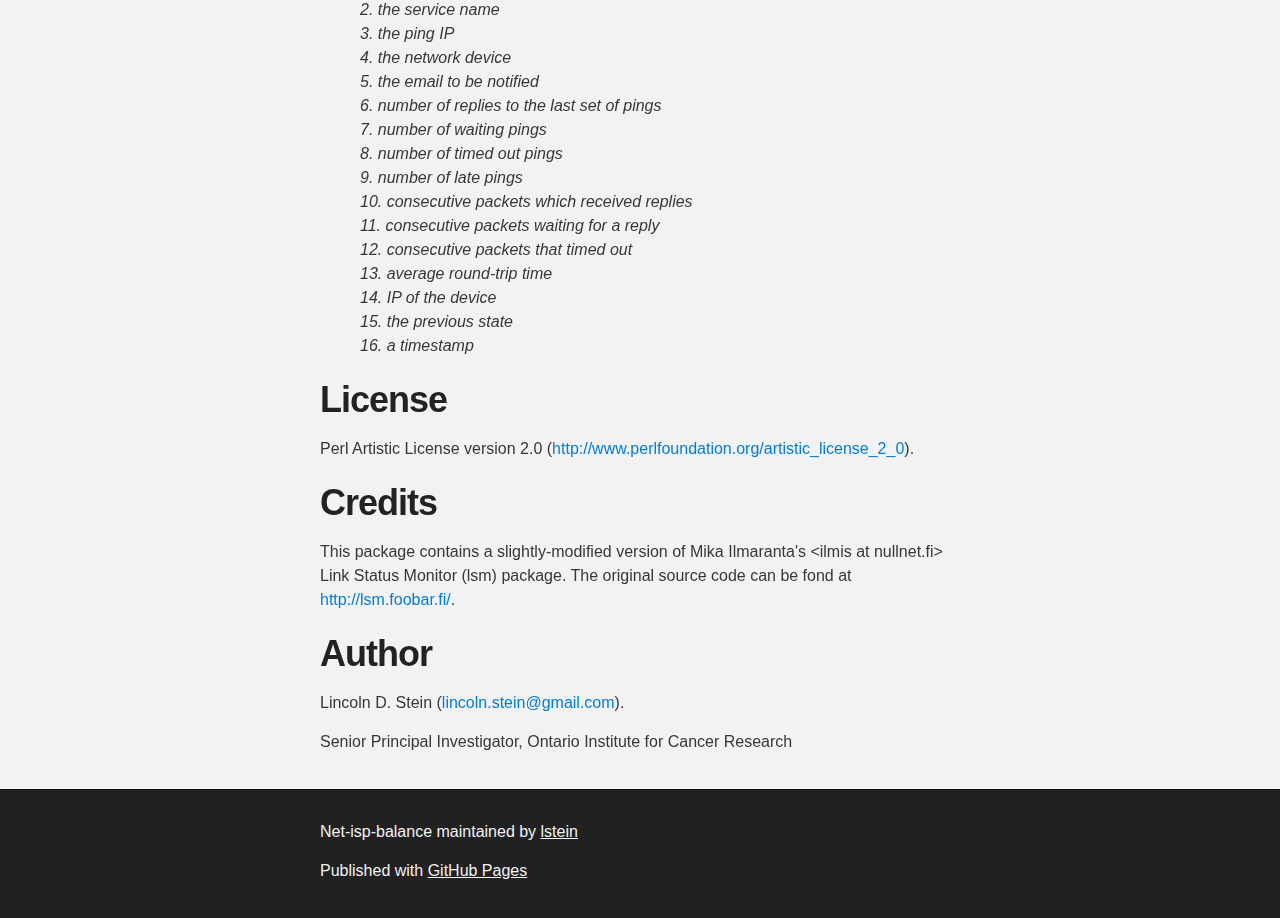
==== commit b959b18d: "tweaking formatting yet again" ====
--- a/index.html
+++ b/index.html
@@ -4,7 +4,7 @@
   <head>
     <meta charset='utf-8' />
     <meta http-equiv="X-UA-Compatible" content="chrome=1" />
-    <meta name="description" content="Net-isp-balance : Set of scripts to load-balance your Internet connection across two or more ISPs with auto failover" />
+    <meta name="description" content="Net-ISP-Balance : Load-balance your Internet connection across two or more ISPs for improved bandwidth and reliability" />
 
     <link rel="stylesheet" type="text/css" media="screen" href="stylesheets/stylesheet.css">
 
@@ -18,8 +18,8 @@
         <header class="inner">
           <a id="forkme_banner" href="https://github.com/lstein/Net-ISP-Balance">View on GitHub</a>
 
-          <h1 id="project_title">Net-isp-balance</h1>
-          <h2 id="project_tagline">Set of scripts to load-balance your Internet connection across two or more ISPs with auto failover</h2>
+          <h1 id="project_title">Net-ISP-Balance</h1>
+          <h2 id="project_tagline">Load-balance your Internet connection across two or more ISPs for improved bandwidth and reliability</h2>
 
             <section id="downloads">
               <a class="zip_download_link" href="https://github.com/lstein/Net-ISP-Balance/zipball/master">Download this project as a .zip file</a>
@@ -31,36 +31,66 @@
     <!-- MAIN CONTENT -->
     <div id="main_content_wrap" class="outer">
       <section id="main_content" class="inner">
-        <p>This package allows you to load-balance a home or
-small business Internet connection across two or more ISPs. You may use it with a single host attached to two ISPs, or on a router/firewall machine to load balance your entire LAN. This gives you
-additional bandwidth and reliability. Network traffic is balanced across both ISP connections to increase upload and download capacity, and if one ISP fails, the other ISP(s)
-will take over automatically.</p>
-
-<p>These package runs on Linux systems, and will not work on Windows or Mac OSX systems.</p>
-
-<p>LIMITATIONS: To date (21 February 2014) these scripts have only been
-tested on Ubuntu/Debian systems that configure their network
-interfaces via a /etc/network/interfaces file, and RedHat/CentOS
-systems that configure their interfaces via
-/etc/sysconfig/network-scripts. Please feel free to contribute support
-for other distributions.</p>
+        <p>This package allows you to load-balance a home or small
+business Internet connection across two or more ISPs. You may use it
+with a single host attached to two ISPs, or on a router/firewall
+machine to load balance your entire LAN. Network traffic is balanced
+across both ISP connections to increase upload and download capacity,
+and if one ISP fails, the other ISP(s) will take over
+automatically.</p>
+
+<p>Bandwidth is distributed on a per-connection level. This means that
+you will not see the aggregated bandwidth on any particular download
+or speed benchmark, but you will see the benefits when multiple data
+transfers are occurring simultaneously, for example, when several
+individuals in your household are streaming movies. In addition,
+multi-connection file transfer protocols such as BitTorrent, will see
+the benefits of the load balancing.</p>
+
+<p>This package runs on Linux systems, and will not work on Windows or
+Mac OSX systems. It was designed to interoperate smoothly with
+distributions based on Debian (e.g. Ubuntu, Mint), as well as those
+based on RedHat (e.g. CentOS). Other distributions may or may not work
+out of the box. Please feel free to
+<a href="https://github.com/lstein/Net-ISP-Balance/">contribute
+support</a> for other distributions.</p>
 
 <h1>
 <a name="installation" class="anchor" href="#installation"><span class="octicon octicon-link"></span></a>Installation</h1>
 
-<p></p><ol>
-<li> Download the zip file of the source code from
-<a href="https://github.com/lstein/Net-ISP-Balance">https://github.com/lstein/Net-ISP-Balance</a>, or use git to clone the
-repository. 
+<p>Here is a step-by-step summary of the steps to install, configure and test Net-ISP-Balance.</p>
+
+<h2>1. Download and unpack the distribution</h2>
+
+Working on the target machine
+(router or Internet-connected host), download and unpack the zip file
+of the source code from
+<a href="https://github.com/lstein/Net-ISP-Balance">https://github.com/lstein/Net-ISP-Balance</a>.
+
+<p>Example:</p>
+
+<pre>
+  % wget https://github.com/lstein/Net-ISP-Balance/archive/master.zip
+  % unzip master.zip
+  % cd Net-ISP-Balance
+</pre>
+
+<p>This will create the directory Net-ISP-Balance.</p>
+
+<p>Alternatively, you may use git to clone the repository onto your local
+machine, and optionally check out a stable release. For example:</p>
+
+<pre>
+ % git clone https://github.com/lstein/Net-ISP-Balance.git
+ % cd Net-ISP-Balance
+ % git checkout release-1_04  # (optional!)
+</pre>
 
 <p></p>
-</li>
-<li> Place the unpacked subdirectory in a home directory on the
-router/firewall machine.
-
-<p></p>
-</li>
-<li> Check/install the following prerequisites on the router:
+
+<h2>2. Check and install prerequisites</h2>
+
+The following software packages are required for Net-ISP-Balance to run:
 
 <ul>
 <li> C compiler and "make" tool. ("apt-get install build-essential" on
@@ -72,146 +102,207 @@
 </ul>
 <p></p>
 </li>
-<li> Enter the unpacked directory and run:
-
-<pre>
-  perl ./Build.PL
-  ./Build installdeps
-  ./Build test
-  sudo ./Build install
+<li> <span style="font-weight:bold">Enter the Net-ISP-Balance directory and run:</span>
+
+<pre>
+  % perl ./Build.PL
+  % ./Build installdeps
+  % ./Build test
+  % sudo ./Build install
 </pre>
 
 <p></p>
-</li>
-<li> Edit the example configuration file <i>balance.conf</i> to
-balance.conf. If you are on a Ubuntu/Debian system, this file will be
-located at /etc/network/balance.conf. If you are on a RedHat/CentOS
+
+<h2>3. Modify the balance.conf configuration file</h2>
+
+Edit the example configuration file <i>balance.conf</i> to match your
+network topology. If you are on a Ubuntu/Debian system, this file will
+be located at /etc/network/balance.conf. If you are on a RedHat/CentOS
 system, you'll find it in /etc/sysconfig/network-scripts/balance.conf.
 
 <p>You'll need to edit this file to match your network topology. Here is a typical home router setup:</p>
 
-<pre>
-                                   Cable modem ------&gt; ISP1 --------+
-                                       ^                             \
-  home machine 1 ------&gt;|              | eth0                         \
-                        |  eth1        |                               \
-  home machine 2 ------&gt;|-------&gt; router/firewall                      INTERNET---&gt;www.google.ca
-                        |              |                               /          (173.194.43.95)
-  home machine 3 ------&gt;|              | ppp0                         /
-                                       v                             /
-                                   DSL modem   ------&gt; ISP2 --------+
-</pre>
-
-<p>The router/firewall is connected to the home network via network interface eth1. It is connected to the internet via two ISPs, one using a cable modem attached to interface eth0, and the other using a DSL modem via interface ppp0.</p>
-
-<p>The example balance.conf file contains a commented table that corresponds to this network topology:</p>
-
-<pre>
- ##service    device   role     ping-ip
- #CABLE       eth0     isp      173.194.43.95     <b>
- #DSL         ppp0     isp      173.194.43.95     <b>
+<img width="600" src="./images/network-topology.png" />
+
+<p>The router/firewall is connected to the home network via network
+interface eth1. It is connected to the internet via two ISPs, one
+using a cable modem attached to interface eth0, and the other using a
+DSL modem via interface ppp0.</p>
+
+<p>The example balance.conf file contains a commented table that
+corresponds to this network topology:</p>
+
+<pre>
+ ##service    device   role     ping-ip           weight
+ #CABLE       eth0     isp      173.194.43.95     1<b>
+ #DSL         ppp0     isp      173.194.43.95     1<b>
  #LAN         eth1     lan                        <b>
 </b></b></b></pre>
 
 <p>Remove the # signs from the body of the table and edit to match your network. </p>
 
-<p>The first column is a service name that is used to
+<p>The <span style="font-weight:bold">first column</span> is a service name that is used to
 bring up or down the needed routes and firewall rules.</p>
 
-<p>The second column is the name of the network interface device that
+<p>The <span style="font-weight:bold">second column</span> is the name of the network interface device that
 connects to that service.</p>
 
-<p>The third column is either "isp" or "lan". There may be any number of
+<p>The <span style="font-weight:bold">third column</span> is either "isp" or "lan". There may be any number of
 these. The script will firewall traffic passing through any of the
 ISPs, and will load balance traffic among them. Traffic can flow
 freely among any of the interfaces marked as belonging to a LAN.</p>
 
-<p>The fourth and last column is the IP address of a host that can be
+<p>The <span style="font-weight:bold">fourth column</span> is the IP address of a host that can be
 periodically pinged to test the integrity of each ISP connection. If
 too many pings failed, the service will be brought down and all
 traffic routed through the remaining ISP(s). The service will continue
 to be monitored and will be brought up when it is once again
 working. Choose a host that is not likely to go offline for reasons
 unrelated to your network connectivity, such as google.com, or the
-ISP's web site.</p>
-
-<p>If this package is running on a single Internet-connected host, not a router, then do not include a "lan" line.</p>
-
-<p>There are additional configuration options related to how often the link status is monitored. You may wish to uncomment and adjust these as well:</p>
-
-<pre>
+ISP's web site. If
+this column is absent, then the host will default to www.google.ca,
+which is probably not what you want!</p>
+
+<p>The <span style="font-weight:bold">fifth column</span> (optional) is a weight to assign to the service, and
+is only valid for ISP rows. If weights are equal, traffic will be
+apportioned evenly between the two routes. Increase a weight to favor
+one ISP over the others. For example, if "CABLE" has a weight of 2 and
+"DSL" has a weight of 1, then twice as much traffic will flow through
+the CABLE service. If this column is omitted, then equal weights are
+assumed.
+
+
+<p>If this package is running on a single Internet-connected host, not
+a router, then do not include a "lan" line.</p>
+
+<p>There are additional configuration options related to fine control
+of packet forwarding as well as link status monitoring. You
+may wish to uncomment and adjust these as well:</p>
+
+<pre>
+#forwarding_group=:lan :isp
 #warn_email=root@localhost
 #interval_ms=1000
 #max_packet_loss=15
 #max_successive_pkts_lost=7
 #min_packet_loss=5
 #min_successive_pkts_rcvd=10
-</pre>
-
-<p><b>warn_email</b> provides an email address to send notification messages to if the status of a link changes (goes down, or comes back up). You must have the "mail" program installed and configured for this to work. <b>interval_ms</b> indicates how often to check the ping host for each ISP. <b>min_packet_loss</b> and <b>max_packet_loss</b> define the minimum and maximum packet losses required to declare a link up or down. <b>min_successive_pkts_rcvd</b> and <b>max_successive_pkts_recvd</b> define the minimum and maximum numbers of successively-transmitted pings that must be returned in order to declare a link up or down.</p>
+#long_down_time=120
+</pre>
+
+<div>
+<dl>
+  <dt><span style="font-weight:bold">forwarding_group</span></dt>
+  <dd>
+    <div>
+    The <span style="font-weight:bold">forwarding_group</span> configuration option defines a set of services
+    that the router is allowed to forward packets among. Provide a
+    space-delimited set of service names or one or more of the abbreviations ":isp" and ":lan".
+    ":isp" is an abbreviation for
+    all ISP services, while ":lan" is an abbreviation for all LAN
+    services. So for example, the configuration below will allow forwarding of
+    packets between LAN1, LAN2, LAN3 and both ISPs. LAN3 will be granted
+    access to both ISPs but won't be able to exchange packets with LANs 1 through 3:
+    </div>
+
+    <pre>
+      forwarding_group=LAN1 LAN2 LAN3 :isp
+      forwarding_group=LAN4 :isp</pre>
+
+    <div>
+      If no forwarding_group options are defined, then the router will
+      forward packets among all LANs and ISP interfaces. It is equivalent to
+      this:
+    </div>
+
+    <pre>
+      forwarding_group=:lan :isp</pre>
+  </dd>
+  
+  <dt><span style="font-weight:bold">warn_email</span></dt>
+  <dd>Provides an email address to send notification messages to if
+  the status of a link changes (goes down, or comes back up). You must
+  have the "mail" program installed and configured for this to work.</dd>
+
+  <dt><span style="font-weight:bold">interval_ms</span></dt>
+  <dd>Indicates how often to check the ping host for each ISP.</dd>
+
+  <dt><span style="font-weight:bold">min_packet_loss</span><dt>
+  <dt><span style="font-weight:bold">max_packet_loss</span></dt>
+  <dd>These define the minimum and maximum packet losses required to declare a link up or down.</dd>
+
+  <dt><span style="font-weight:bold">min_successive_pkts_rcvd</span></dt>
+  <dt><span style="font-weight:bold">max_successive_pkts_recvd</span></dt>
+  <dd>These define the minimum and maximum numbers of
+  successively-transmitted pings that must be returned in order to
+  declare a link up or down.</dd>
+  
+  <dt><span style="font-weight:bold">long_down_time</span></dt>
+  <dd>This is a value in seconds after a service that has gone down is considered to have been down for a long time. You may optionally run a series of shell scripts when this has occurred (see below).</dd>
+
+</dl>
+
+<h2>4. Make edits to the firewall and route rules (optional)</h2>
+
+<p>Net-ISP-Balance allows you to add customized entries to the routing
+and firewall tables. See <a href="#further-configuration">Further
+Configuration</a> for more details.</p>
 
 <p></p>
-</li>
-<li> (optional) Make edits to the firewall and route rules.
-
-<p>This mechanism allows you to add additional entries to the routing
-tables and/or firewall. See Further Configuration for more details.</p>
-
-<p></p>
-</li>
-<li> (optional) Run load_balance.pl in debug mode to see the commands it
-will execute.
+
+<h2>5. Test load_balance.pl in debug mode (optional)</h2>
 
 <p>If you wish to check how the balancing script will configure your
 system when you execute it, then run (as a regular user) the following
 command:</p>
 
 <pre>
- /etc/network/load_balance.pl -d &gt; commands.sh    # Ubuntu/Debian
-
--or-
-
- /etc/sysconfig/network-scripts/load_balance.pl -d &gt; commands.sh  # RedHat/CentOS
-</pre>
-
-<p>The "-d" argument puts the script into debug mode. All commands that
-it would run on your behalf are placed into 'commands.sh' for your
-inspection. You may also execute commands.sh to start balanced routing
-and firewalling:</p>
-
-<pre>
- /bin/sh commands.sh
+ % sudo load_balance.pl  -d &gt; commands.sh    # Ubuntu/Debian
+ % su -c load_balance.pl -d &gt; commands.sh    # RedHat/CentOS
+</pre>
+
+<p>The "-d" argument puts the script into debug mode. All commands
+that it would run on your behalf are placed into 'commands.sh' for
+your inspection. If you wish, you may pass these commands to the shell
+in order to preview how your system will perform under load
+balancing. An example of how to do this is shown below. Note that this
+doesn't start the link status monitoring daemon needed for automatic
+failover.</p>
+
+<pre>
+ % /bin/sh commands.sh
 </pre>
 
 <p></p>
-</li>
-<li> Start the script running. Become the superuser and run
-load_balance.pl:
-
-<pre>
- sudo /etc/network/load_balance.pl                      # Ubuntu/Debian
- su -c /etc/sysconfig/network-scripts/load_balance.pl   # RedHat/CentOS
+
+<h2>6. Start load_balance.pl</h2>
+
+<p>Become the superuser and run load_balance.pl</p>
+
+<pre>
+ sudo load_balance.pl    # Ubuntu/Debian
+ su -c load_balance.pl   # RedHat/CentOS
 </pre>
 
 <p>This will configure the system for load balancing, installing a
-restrictive set of firewall rules, and launch the lsm daemon to
-monitor each of the ISPs for activity.</p>
+restrictive set of firewall rules, and launch the load status monitor
+(lsm) daemon to monitor each of the ISPs for activity.</p>
 
 <p></p>
-</li>
-<li> Arrange for load_balance.pl to be run on system startup time.
+
+<h2>7. Arrange for load_balance.pl to be run on system startup time.</h2>
 
 <p>You may do this by adding an entry in rc.local:</p>
 
-<p>
+<pre>
  if [ -x /etc/network/load_balance.pl ]; then
      /etc/network/load_balance.pl
  fi
-</p>
+</pre>
 
 <p>Modify as needed for RedHat/CentOS.</p>
 
-<p>However, my preference is to invoke the script when the LAN interface
+<p>Alternatively, my preference is to invoke the script when the LAN interface
 comes up. On Ubuntu/Debian systems, edit
 <i>/etc/network/interfaces</i> (Ubuntu/Debian), find the reference to
 the LAN interface, and edit it to add a "post-up" option as shown
@@ -220,8 +311,8 @@
 <pre>
  auto eth2
  iface eth2 inet static
- ... blah blah ...
- post-up /etc/network/load_balance.pl
+    post-up /etc/network/load_balance.pl
+    ...
 </pre>
 
 <p>On RedHat/CentOS systems, create an executable script named
@@ -255,7 +346,7 @@
  /etc/network/balance/routes         # routes
 </pre>
 
-<p>and here on RedHat/CentOS systems:</p>
+<p>and in these directories on RedHat/CentOS systems:</p>
 
 <pre>
  /etc/sysconfig/network-scripts/balance/firewall       # firewall rules
@@ -270,6 +361,7 @@
 below.</p>
 
 <pre>
+ # filename: /net/network/balance/routes/01.local_routes.conf
  ip route add 192.168.100.1  dev eth0 src 198.162.1.14
  ip route add 192.168.1.0/24 dev eth2 src 10.0.0.4
 </pre>
@@ -281,6 +373,7 @@
 <p>A typical firewall rules file will look like the example shown here:</p>
 
 <pre>
+ # filename: /net/network/balance/firewall/02.accept.conf
  # accept incoming telnet connections to the router
  iptable -A INPUT -p tcp --syn --dport telnet -j ACCEPT
 
@@ -288,13 +381,14 @@
  iptables -t nat -A POSTROUTING -o eth2 -j MASQUERADE
 </pre>
 
-<p>You may also insert routing and firewall rules via fragments of Perl
-code, which is convenient because you don't have to hard-code any
-network addresses and can make use of a variety of shortcuts. To do
-this, simply end the file's name with .pl and make it executable.</p>
+<p>You may also insert routing and firewall rules via fragments of
+Perl code, which is convenient because you can get the configured
+service and interface names from the configuration file and can make
+use of a variety of shortcuts. To do this, simply end the file's name
+with .pl and make it executable.</p>
 
 <p>Here's an example of a file named
-<tt>balance/firewall/01.forwardings.pl</tt> that defines a series of
+<tt>balance/firewall/02.forwardings.pl</tt> that defines a series of
 port forwarding rules for incoming connections:</p>
 
 <pre>
@@ -305,10 +399,10 @@
 
 <p>The main thing to know is that on entry to the script the global
 variable $B will contain an initialized instance of a
-Net::ISP::Balance object. You may then make method calls on this
+<a href="http://search.cpan.org/~lds/Net-ISP-Balance/lib/Net/ISP/Balance.pm">Net::ISP::Balance</a> object. You may then make method calls on this
 object to emit firewall and routing rules. Please read the manual page
-for Net::ISP::Balance for further information ("man
-Net::ISP::Balance").</p>
+for <a href="http://search.cpan.org/~lds/Net-ISP-Balance/lib/Net/ISP/Balance.pm">Net::ISP::Balance</a> for further information ("man
+Net::ISP::Balance" after the package is installed).</p>
 
 <h1>
 <a name="calling-the-script-by-hand" class="anchor" href="#calling-the-script-by-hand"><span class="octicon octicon-link"></span></a>Calling the Script by Hand</h1>
@@ -333,7 +427,7 @@
 <h1>
 <a name="how-it-works" class="anchor" href="#how-it-works"><span class="octicon octicon-link"></span></a>How it Works</h1>
 
-<p>The script uses two tricks to balance. The first is to set up a
+<p>The script uses two load balancing techniques. The first is to set up a
 multipath default routing destination as described at
 <a href="http://lartc.org/howto/lartc.rpdb.multiple-links.html">http://lartc.org/howto/lartc.rpdb.multiple-links.html</a></p>
 
@@ -343,12 +437,12 @@
     nexthop via 198.5.13.201    dev eth0 weight 1
 </pre>
 
-<p>This balances network sessions originating from the router, but does
-not work for forwarded (NAT-ed) sessions from the LAN. To accomplish
-the latter, the script uses a combination of ip routing tables for
-outgoing connections, the firewall mark (fwmark) mechanism to select
-tables, and the iptables "mangle" chain to randomly select which
-ISP to use for outgoing connections:</p>
+<p>This balances network sessions originating from the router, but
+does usually not work for forwarded (NAT-ed) sessions from the LAN. To
+accomplish the latter, the script uses a combination of ip routing
+tables for outgoing connections, the firewall mark (fwmark) mechanism
+to select tables, and the iptables "mangle" chain to randomly select
+which ISP to use for outgoing connections:</p>
 
 <pre>
  iptables -t mangle -A PREROUTING -i eth2 -m conntrack --ctstate NEW \
@@ -358,7 +452,226 @@
 </pre>
 
 <p>This strategy is described at
-<a href="https://home.regit.org/netfilter-en/links-load-balancing/">https://home.regit.org/netfilter-en/links-load-balancing/</a>.</p>
+<a href="https://home.regit.org/netfilter-en/links-load-balancing/">https://home.regit.org/netfilter-en/links-load-balancing/</a>. The
+module always gives each ISP equal weight; a future version may
+support the ability to weight traffic towards one ISP or another.</p>
+
+<h1>
+<a name="use-cases" class="anchor"
+   href="#use-cases"><span class="octicon octicon-link"></span></a>
+How Do I...?</h1>
+
+<dl>
+  <dt>...Allow an incoming connection to a web server running on my
+  router/firewall machine?</dt>
+  <dd>Create a file
+  named <tt>/etc/network/balance/firewall/04.webserver.conf</tt>. Set
+  the contents to:
+    <pre>
+      iptables -A INPUT -p tcp --syn --dport 80  -j ACCEPT
+      iptables -A INPUT -p tcp --syn --dport 443 -j ACCEPT
+    </pre>
+    <p>Connections will be accepted on any of public IP addresses that
+      is assigned to your router machine by your ISPs. You will likely want
+      to publish a domain name for this machine using a dynamic DNS
+      hosting service that allows you to run a "round-robin" on the
+      domain
+      name. See <a href="http://en.wikipedia.org/wiki/Round-robin_DNS">Robin-robin
+      DNS</a> for information on the technique, and perform a Google
+      search for "Round-robin dynamic DNS" for a list of paid DNS hosting services
+      that implement this service.</p>
+    <p>You must run load_balance.pl once after making this edit in
+    order to have the changes take effect.</p>
+    <p>Be aware that the location of the firewall rules directory
+    different on RedHat and Debian-derived
+    systems. See <a href="#further-configuration">Further
+    Configuration</a> for the path on your system.</p>
+  </dd>
+  
+  <dt>...Allow an incoming connection to a web server running on my
+  router/firewall machine, but prevent flooding attacks by limiting
+    incoming connections to 5 per second?</dt>
+  <dd>Change the contents of <tt>/etc/network/balance/firewall/04.webserver.conf</tt>
+    to:
+    <pre>
+      iptables -A INPUT -p tcp --syn --dport 80  -m limit --limit 5/s --limit-burst 20 -j ACCEPT
+      iptables -A INPUT -p tcp --syn --dport 80  -j DROPFLOOD
+      iptables -A INPUT -p tcp --syn --dport 443 -m limit --limit 5/s --limit-burst 20 -j ACCEPT
+      iptables -A INPUT -p tcp --syn --dport 443 -j DROPFLOOD
+    </pre>
+    <p>DROPFLOOD is a firewall rule defined by Net-ISP-Balance that
+      drops the connection and logs it to the system log.</p>
+  </dd>
+
+  <dt>...Allow an incoming connection to a web server running on another
+    machine in my LAN?</dt>
+  <dd>This is a firewall forwarding rule that has a Perl shortcut
+    to help implement it. Assuming that the web server running on your
+    LAN is at address 192.168.1.10, create the
+    file <tt>/etc/balance/firewall/04.webserver.pl</tt>, 
+    make it executable, and write these contents:
+    <pre>
+      $B->forward(80  => '192.168.1.10');
+      $B->forward(443 => '192.168.1.10');
+    </pre>
+    <p>The $B is a Perl variable that holds the Net::ISP::Balance
+      code object. "forward" is the name of a subroutine call.</p>
+  </dd>
+
+  <dt>...Forward connections to port 80 on one of my router's public
+  IP addresses to port 8080 on a web server machine running on another
+  machine in my LAN?</dt>
+  <dd>This is similar to the previous recipe, except that you
+  indicate the destination IP address on the internal machine:
+    <pre>
+      $B->forward(80  => '192.168.1.10:8080');
+    </pre>
+  </dd>
+
+  <dt>...Reconfigure load_balance for interface(s) whose IP addresses
+    change periodically.
+
+  <dd>This can be an issue with network interfaces whose IP addresses
+  are set by DHCP, as well as with PPP connections that reset
+  periodically. When the IP address changes, load_balance will detect
+  that the interface can no longer be used for outbound pings, but
+  will not reset the firewall rules to accomodate the new IP
+  address. This can be fixed with the addition of simple scripts that
+  invoke load_balance.pl when the interface changes:
+    <p>
+  For <b>DHCP interfaces</b>, put the following script
+  into /etc/dhcp/dhclient-exit-hooks.d:
+  <pre>
+    #!/bin/sh
+    case $reason in
+         BOUND|RENEW|REBIND|REBOOT|EXPIRE|FAIL|RELEASE|STOP)
+             /etc/network/load_balance.pl
+             ;;
+    esac
+  </pre>
+    <p>
+  For <b>PPP</b> and <b>PPPOE interfaces</b>, put the following
+  executable script into /etc/ppp/ip-up.d:
+  <pre>
+    #!/bin/sh
+    /etc/network/load_balance.pl
+  </pre>
+  </dd>
+
+  <dt>...Allow machines on the LAN to access the control interface of
+  a cable and/or DSL modem attached to the router?</dt>
+  <dd>Cable and DSL modems usually provide a web-based control interface
+    associated with the modem's IP address. Sometimes the routing
+    rules that Net-ISP-Balance installs do not provide access to
+    the modem, and attempting to connect to it will fail. There are
+    two alternative techniques to correct this, depending on the type
+    of modem you are using.
+  </dd>
+  <dd>
+    <p>Modems in "bridge" mode:</p>
+    <p>This works when the modem's control interface is separate from
+      its data interface. This is the case for a DSL modem that runs
+      PPPOE in bridge mode. Its primary data interface is ppp0 and its
+      control interface is an ethernet interface such as eth2. Create the file
+      /etc/network/balance/routes/01.modem_route.pl containing the
+      following:
+      <pre>
+	$B->add_route('192.168.1.1/32'=>'eth2',1);
+      </pre> 
+      <p>Replace "192.168.1.1" with the modem's IP address
+	and "eth2" with the network interface that the modem is
+	attached to. The "1" argument causes connections to the modem
+	to be masqueraded, which is handy in the case that the modem
+	doesn't correctly route its responses back to your LAN.
+	Make the file executable, and run load_balance.pl.</p>
+      <p>Modems in "router" mode:</p>
+      <p>In other cases, the modem performs routing on its own and
+	shares the same interface as an ISP connection. In this case,
+	you have to tell the router to make sure that connections
+	intended for the modem always go out through this
+	interface. Open /etc/network/balance/routes/01.modem_route.pl
+	and enter the following:
+	<pre>
+	  $B->force_route('CABLE','-p tcp --syn -d 192.168.1.100/32');
+	</pre>
+	<p>Replace "192.168.1.100" with the modem's management IP address, and
+	"CABLE" with the ISP service name that the modem is attached to.</p>
+  </dd>
+
+  <dt>...Force outgoing mail connections to go to a particular ISP?</dt>
+  <dd>You may wish for all your outgoing email to be routed through a
+  mail transfer host provided by one of your ISPs. However, many ISPs
+  only accept mail from IP addresses within the blocks that they
+  assign. To force all outgoing mail to go to the "CABLE" ISP, create
+  an executable file named 02.outgoing_mail.pl in $ETC_NETWORK/balance/firewall/
+  with contents similar to this one:
+    <pre>
+	  $B->force_route('CABLE','--syn -p tcp --dport 25');
+    </pre>
+  </dd>
+
+  <dt>...Run an OpenVPN server on my router?</dt>
+  <dd>VPNs and other applications that manipulate the routing table
+    must be run <b>after</b> load_balance.pl does its thing. Put a command that
+    restarts OpenVPN into $ETC_NETWORK/balance/post-run/99.openvpn:
+    <pre>
+      /etc/init.d/openvpn restart
+    </pre>
+
+    Adjust as needed for your distribution. In addition you will need
+    to define firewall rules that allow OpenVPN to route between the
+    VPN tunneling interface (typically tun0) and your LAN. Create the
+    file $ETC_NETWORK/balance/firewall/99.openvpn.pl, containing these
+    lines of code:
+    <pre>
+      $B->iptables("-I INPUT -p $_ --dport 1194 -j ACCEPT") foreach ('udp','tcp');
+      $B->iptables("-I INPUT  -i tun0 -j ACCEPT');
+      $B->iptables("-I OUTPUT -o tun0 -j ACCEPT');
+      foreach ($B->lan_services) {
+         $B->iptables('-I FORWARD -i tun0 -o',$B->dev($_),'-j ACCEPT');
+         $B->iptables('-I FORWARD -o tun0 -i',$B->dev($_),'-j ACCEPT');
+      }
+    </pre>
+
+  </dd>
+
+  <dt>...Run custom commands when an ISP goes up or down?</dt>
+
+  <dd>You will find a series of directories in
+    $ETC_NETWORK/balance/lsm named "up.d", "down.d" and "long_down.d".
+    These correspond to ISP state events; any executable scripts found
+    in these directories will be executed when the ISP's state
+    changes. The contents of the "up.d" directory are executed when an
+    ISP goes up, "down.d" will be executed when an ISP goes down, and
+    "long_down.d" will be executed when an ISP remains down for a long
+    time. The long time is determined by the contents of the
+    "long_down_time" option in the balance.conf configuration file.
+    The default is 120 seconds (2 minutes).
+    <p>
+      Each script will be called with a series of 16 arguments describing
+      the event:
+      <ol>
+	<li>the current state
+	<li>the service name
+	<li>the ping IP
+	<li>the network device
+	<li>the email to be notified
+	<li>number of replies to the last set of pings
+	<li>number of waiting pings
+	<li>number of timed out pings
+	<li>number of late pings
+	<li>consecutive packets which received replies
+	<li>consecutive packets waiting for a reply
+	<li>consecutive packets that timed out
+	<li>average round-trip time
+	<li>IP of the device
+	<li>the previous state
+	<li>a timestamp
+      </ol>
+</dd>
+
+</dl>
+
 
 <h1>
 <a name="license" class="anchor" href="#license"><span class="octicon octicon-link"></span></a>License</h1>
@@ -371,7 +684,8 @@
 
 <p>This package contains a slightly-modified version of Mika Ilmaranta's
 &lt;ilmis at nullnet.fi&gt; Link Status Monitor (lsm) package. The original
-source code can be fond at <a href="http://lsm.foobar.fi/">http://lsm.foobar.fi/</a>.</p>
+source code can be fond
+  at <a href="http://lsm.foobar.fi/">http://lsm.foobar.fi/</a>.</p>
 
 <h1>
 <a name="author" class="anchor" href="#author"><span class="octicon octicon-link"></span></a>Author</h1>
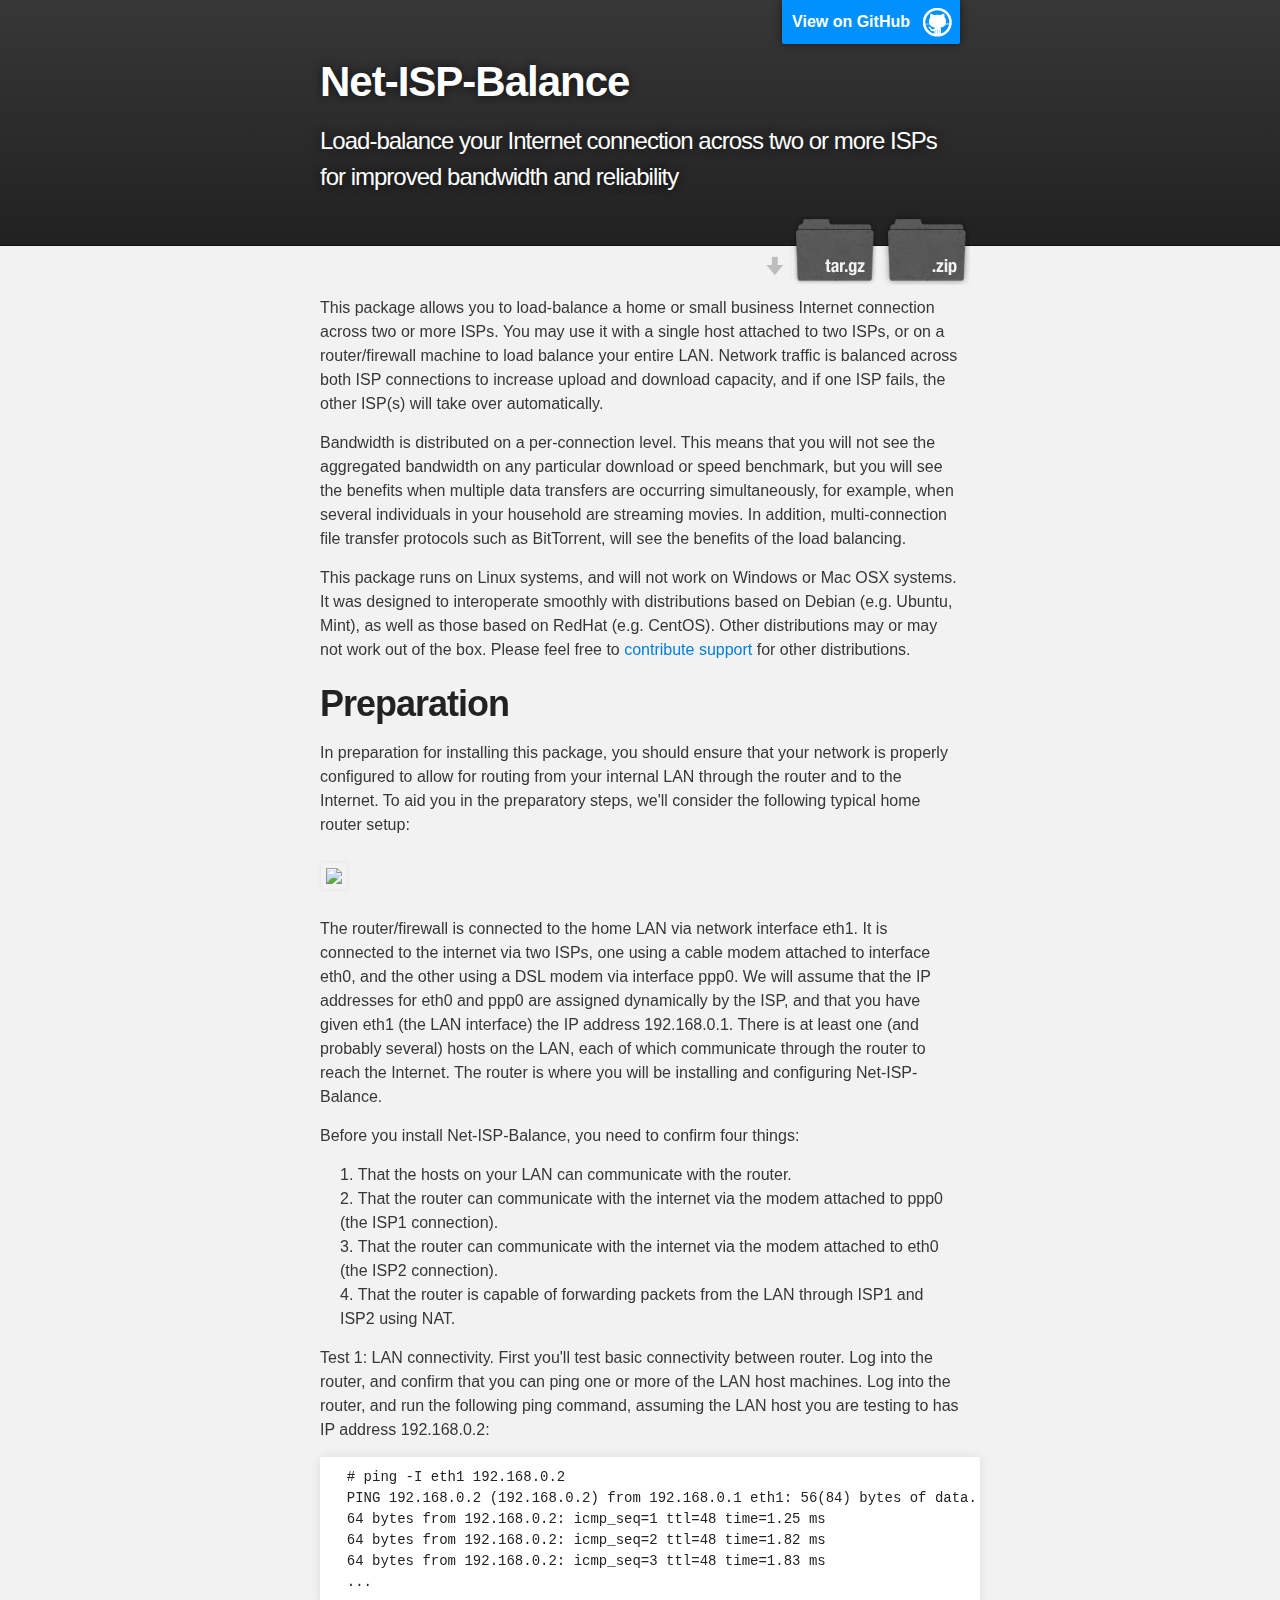
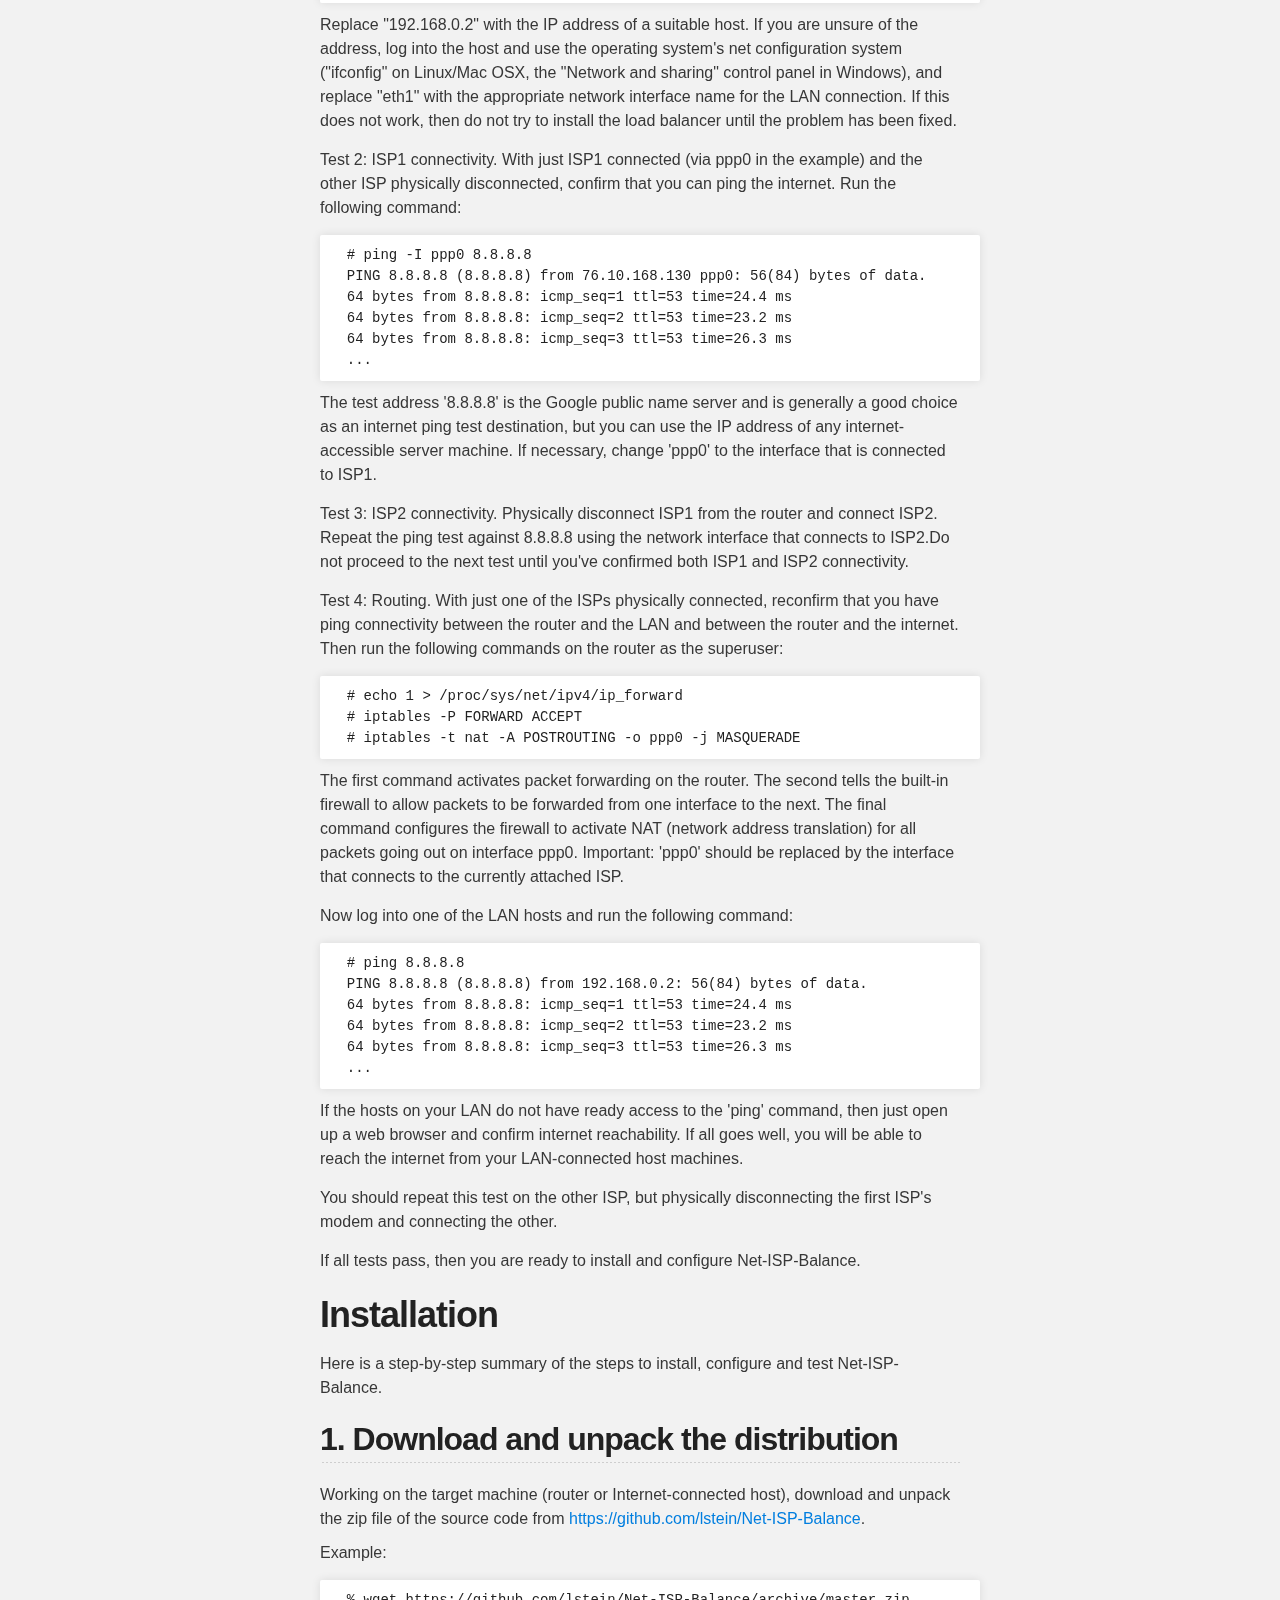
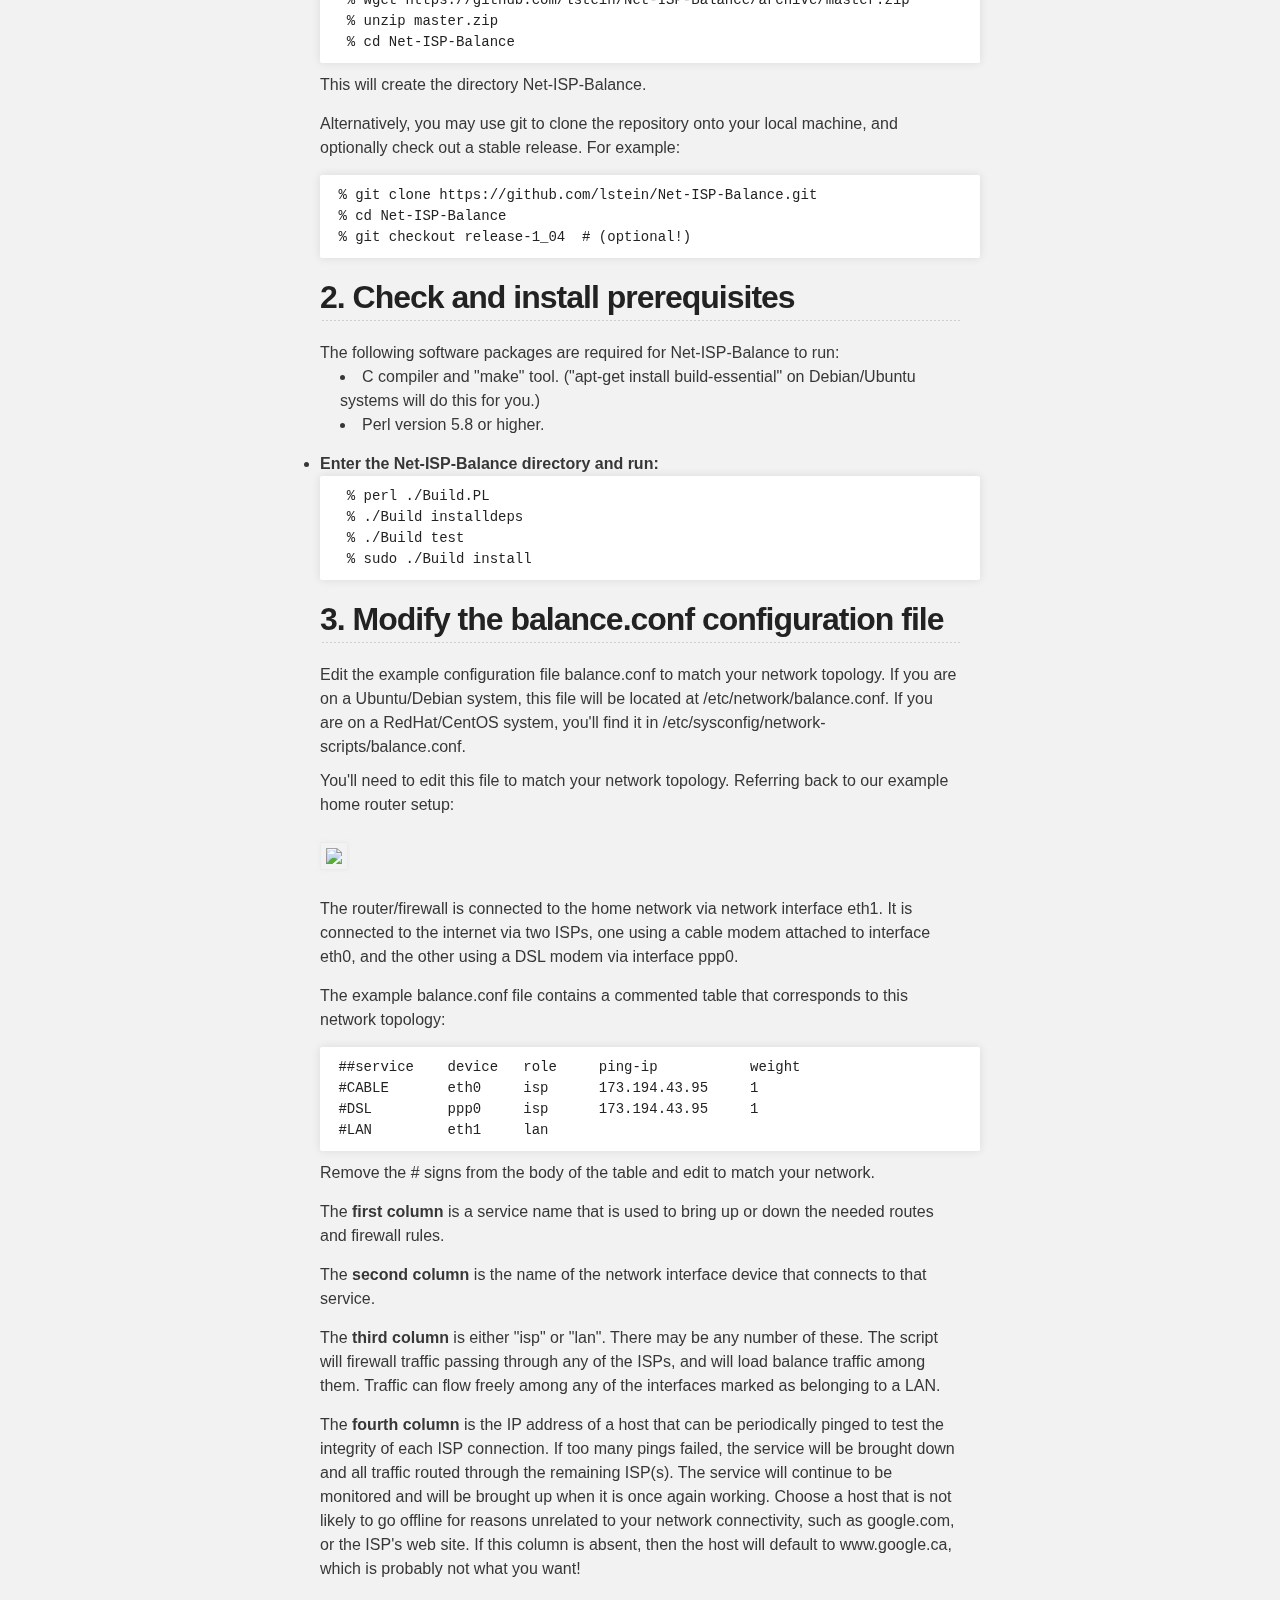
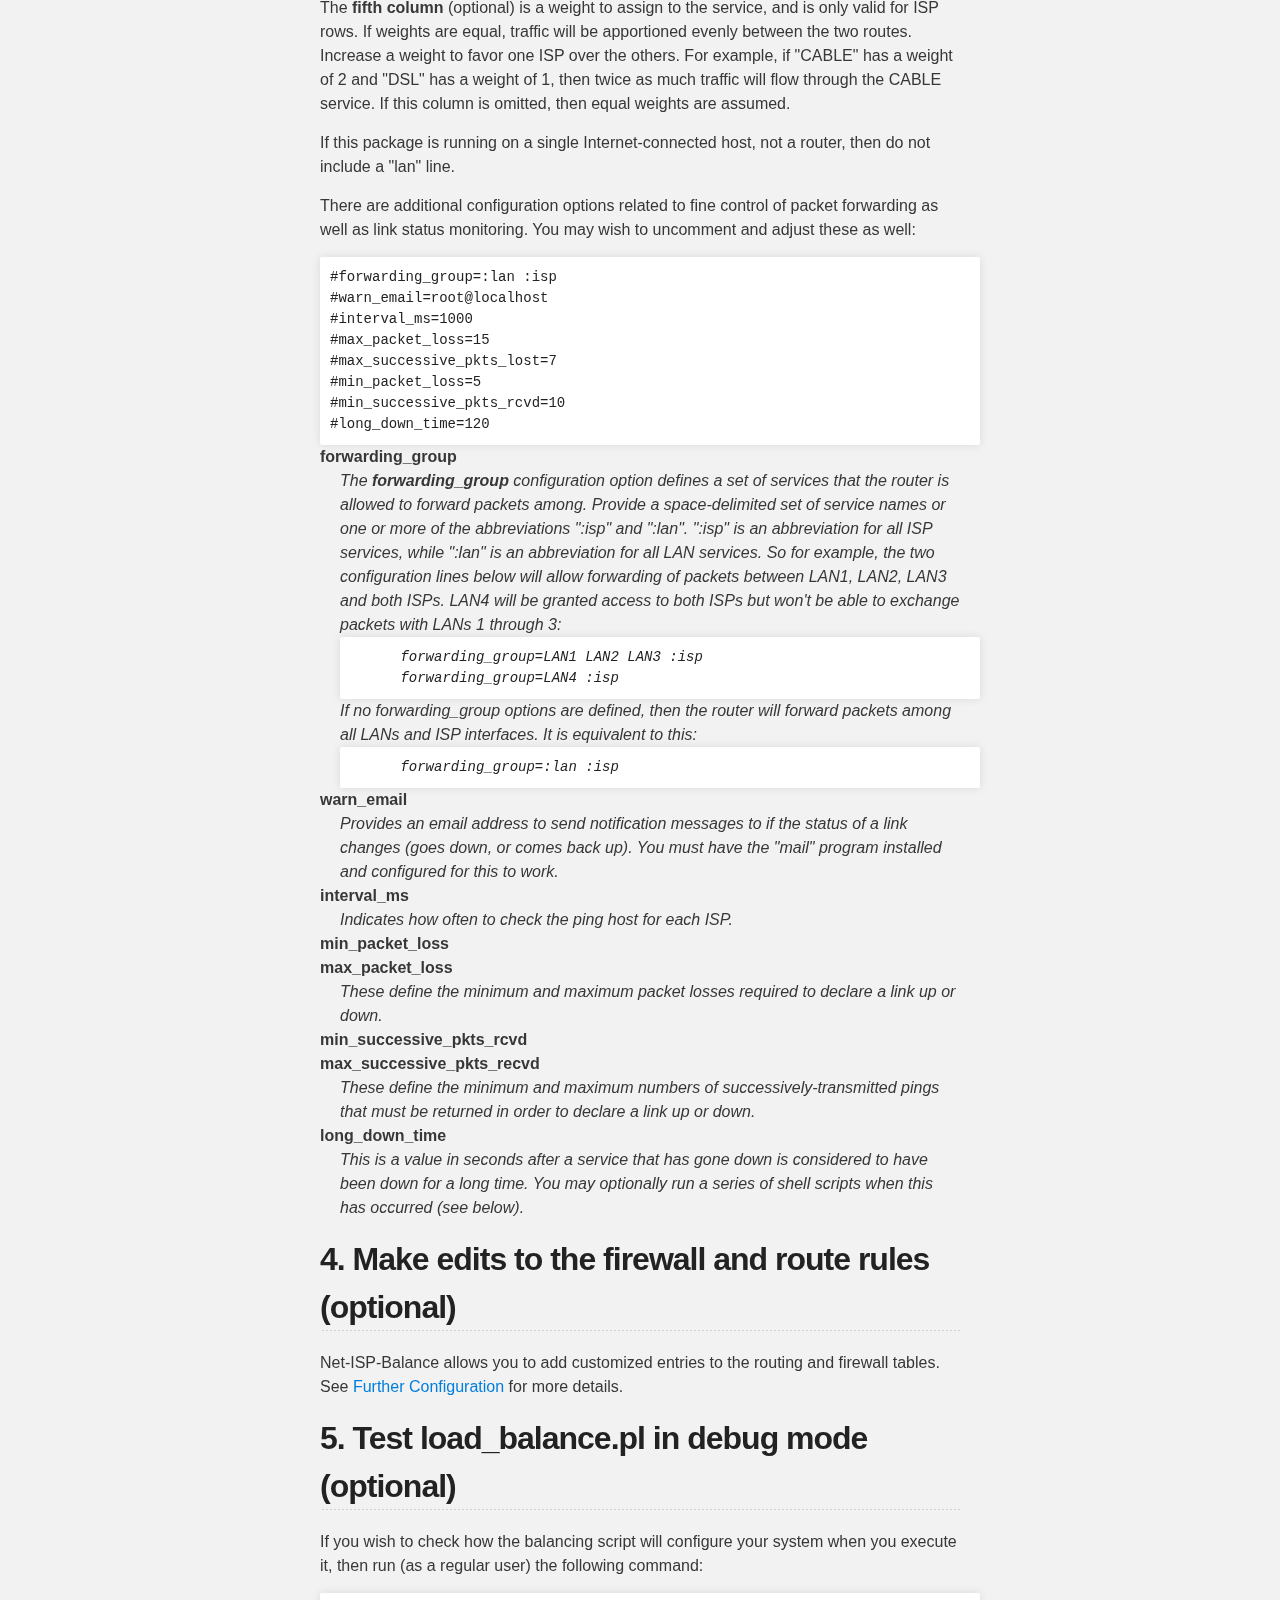
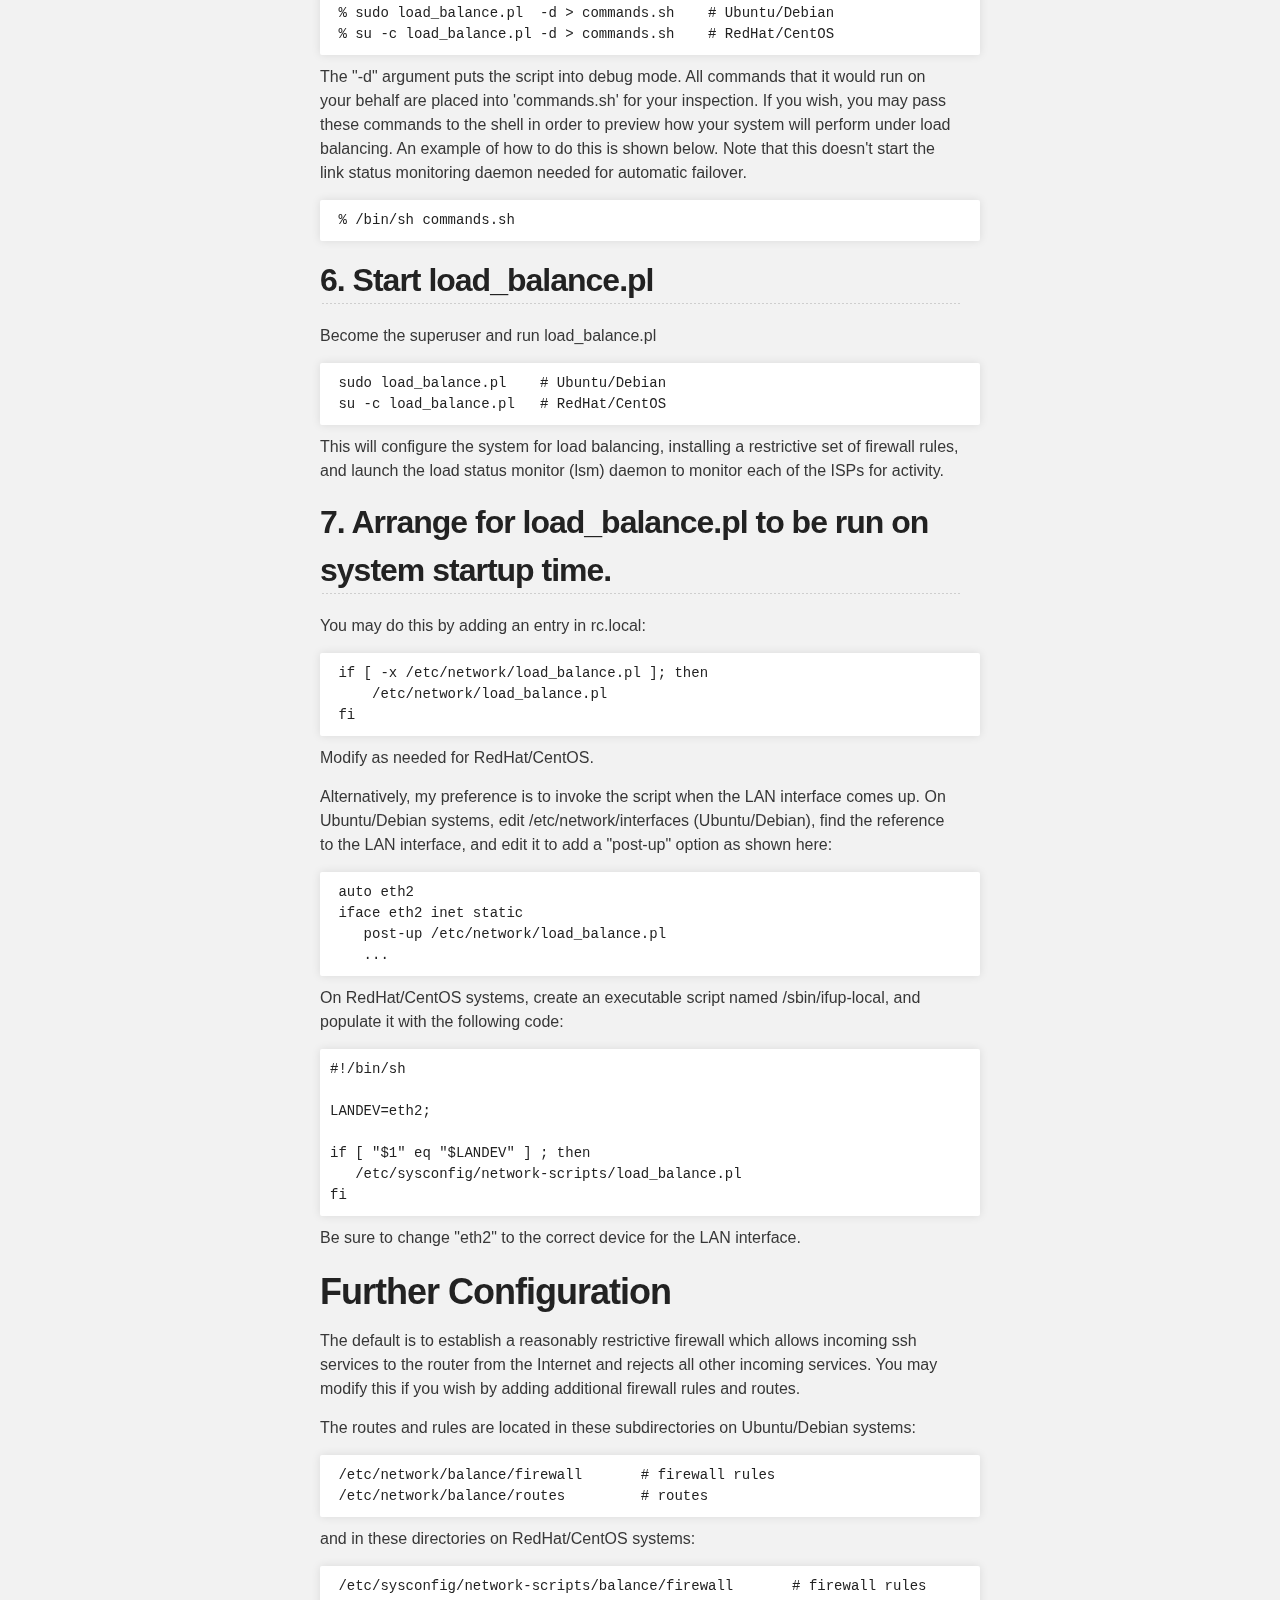
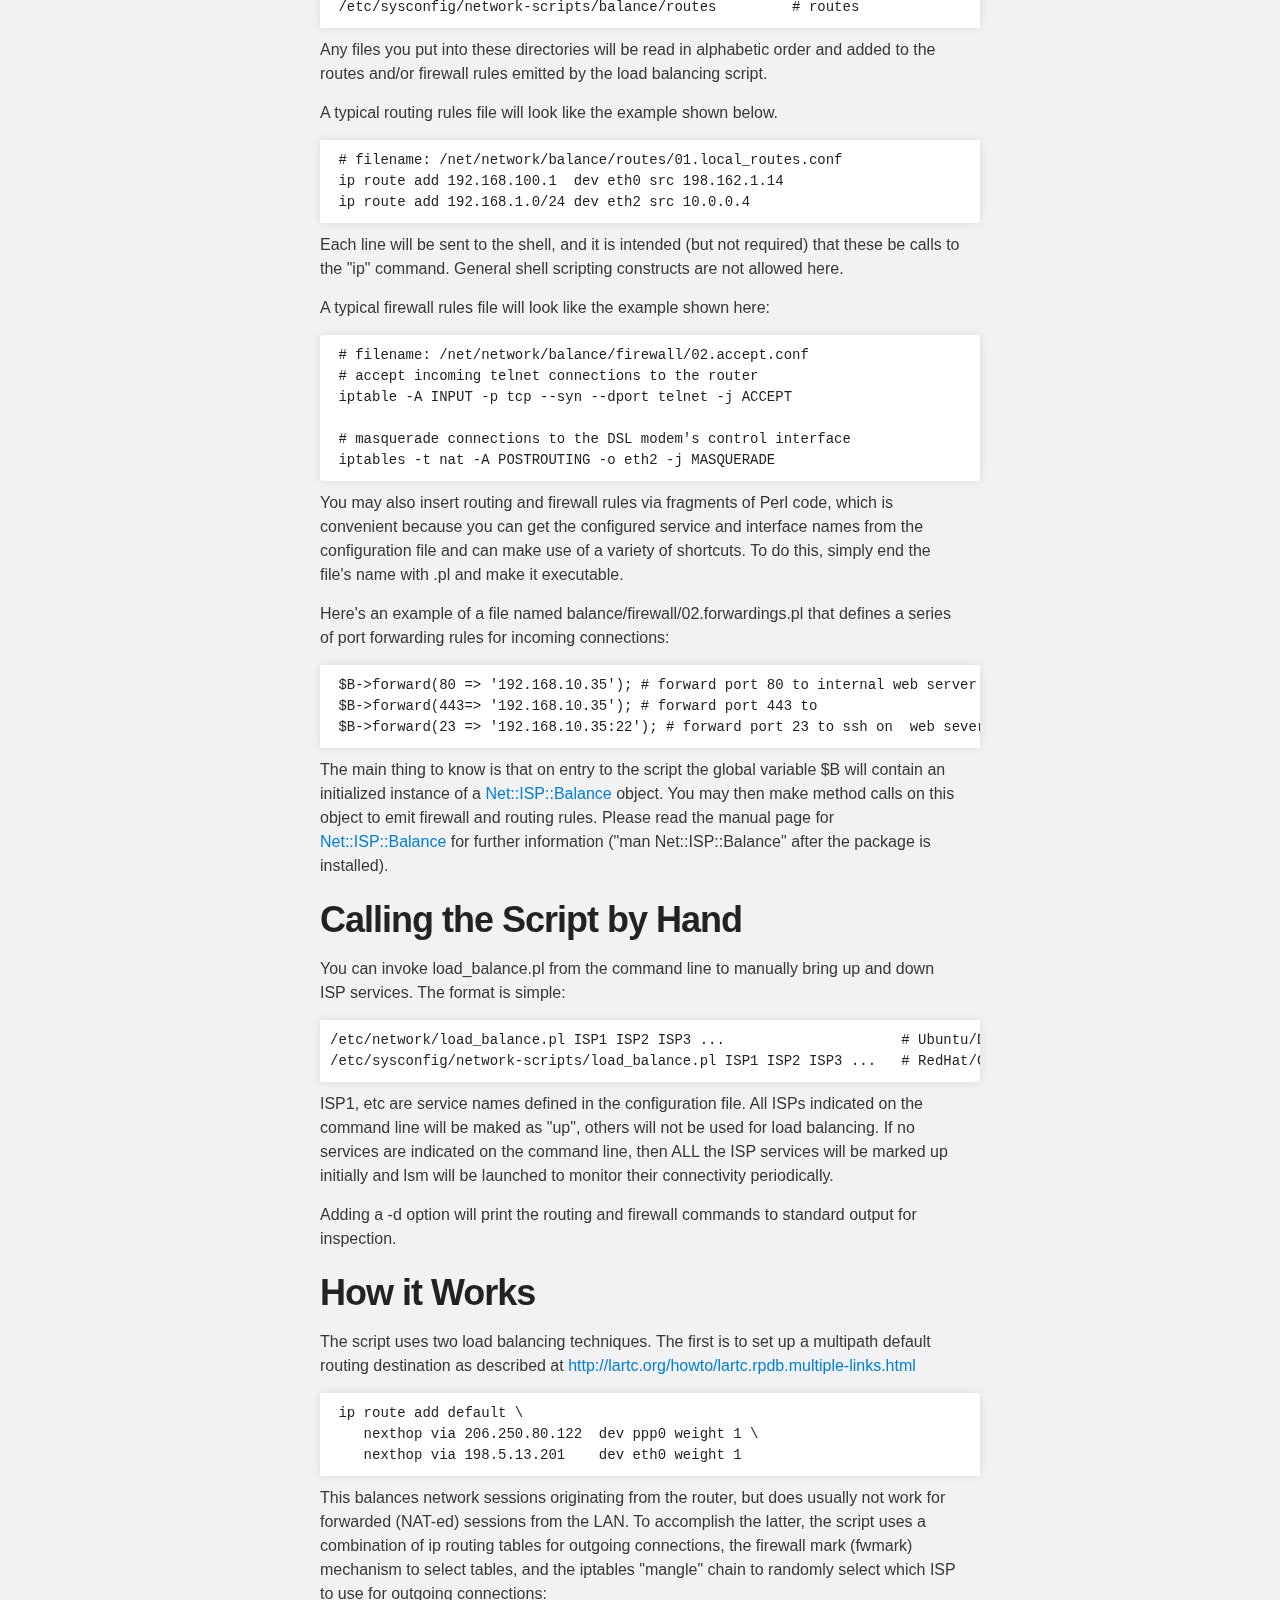
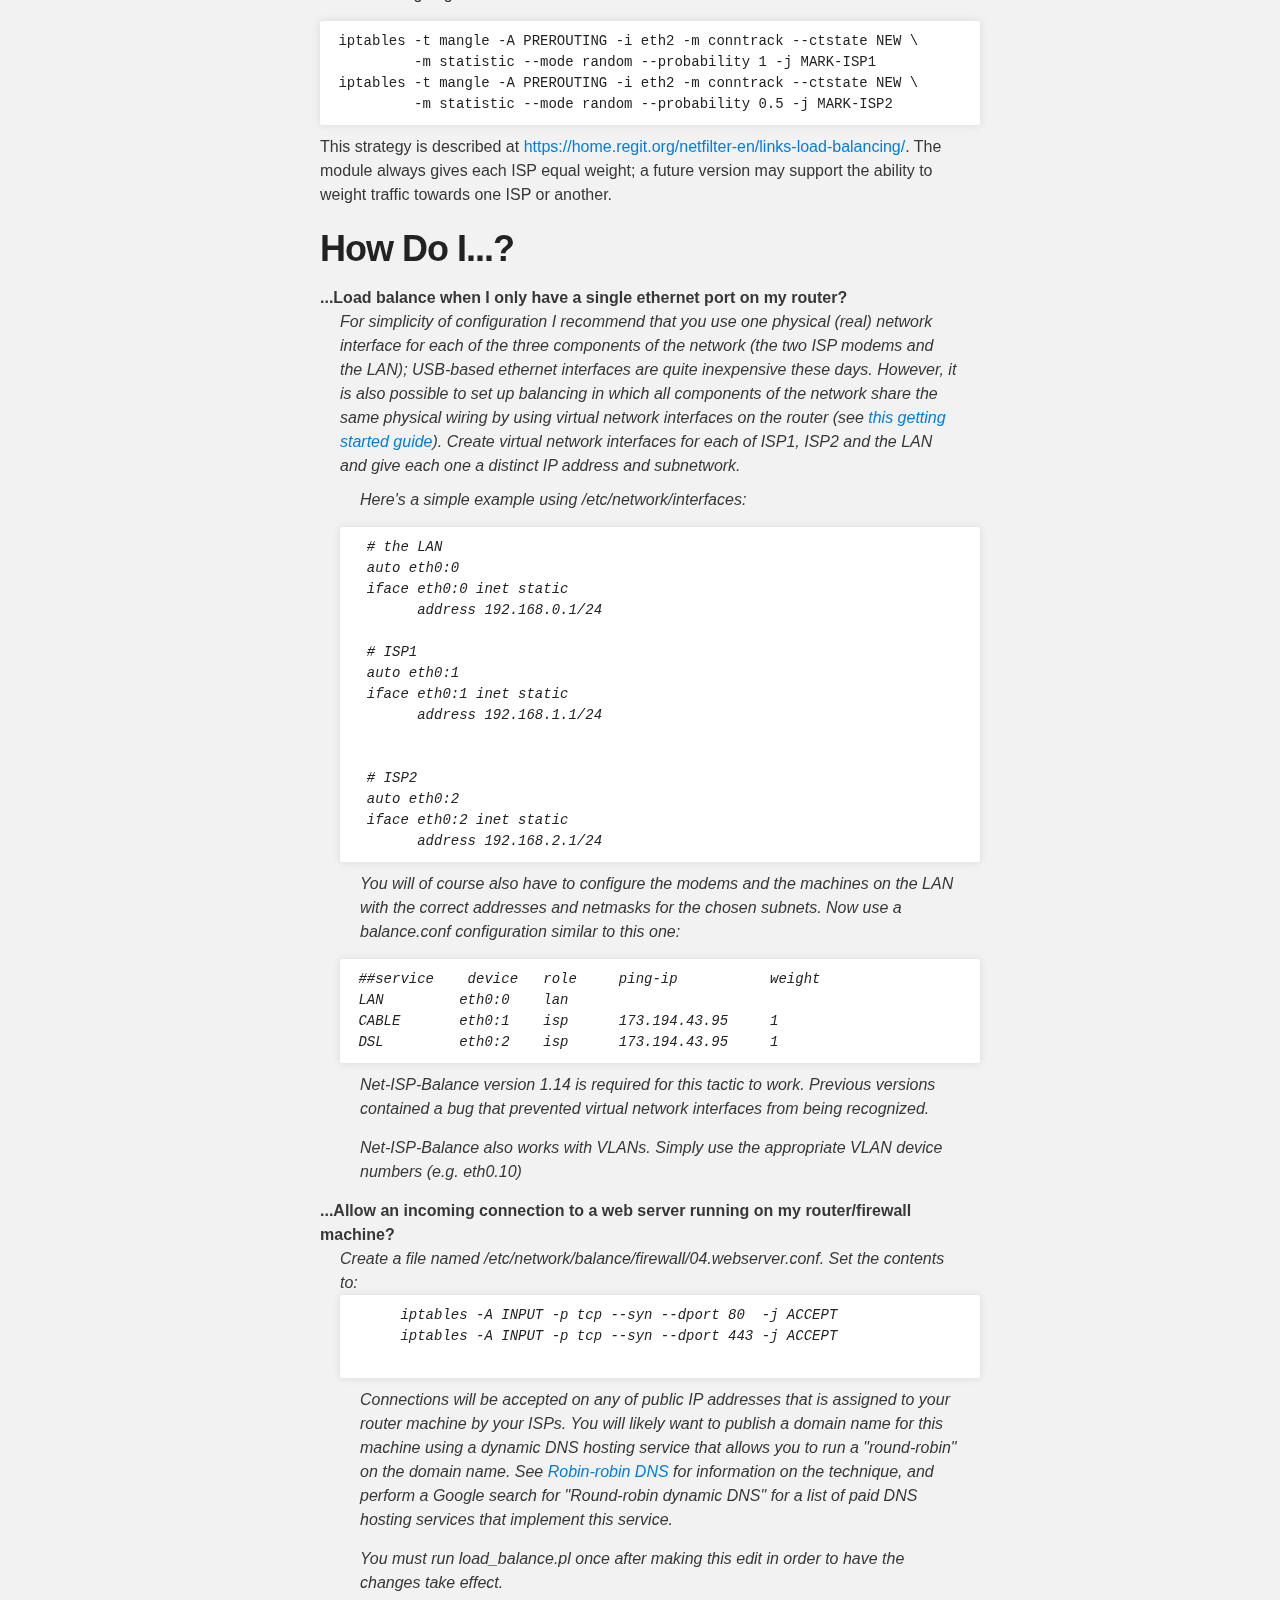
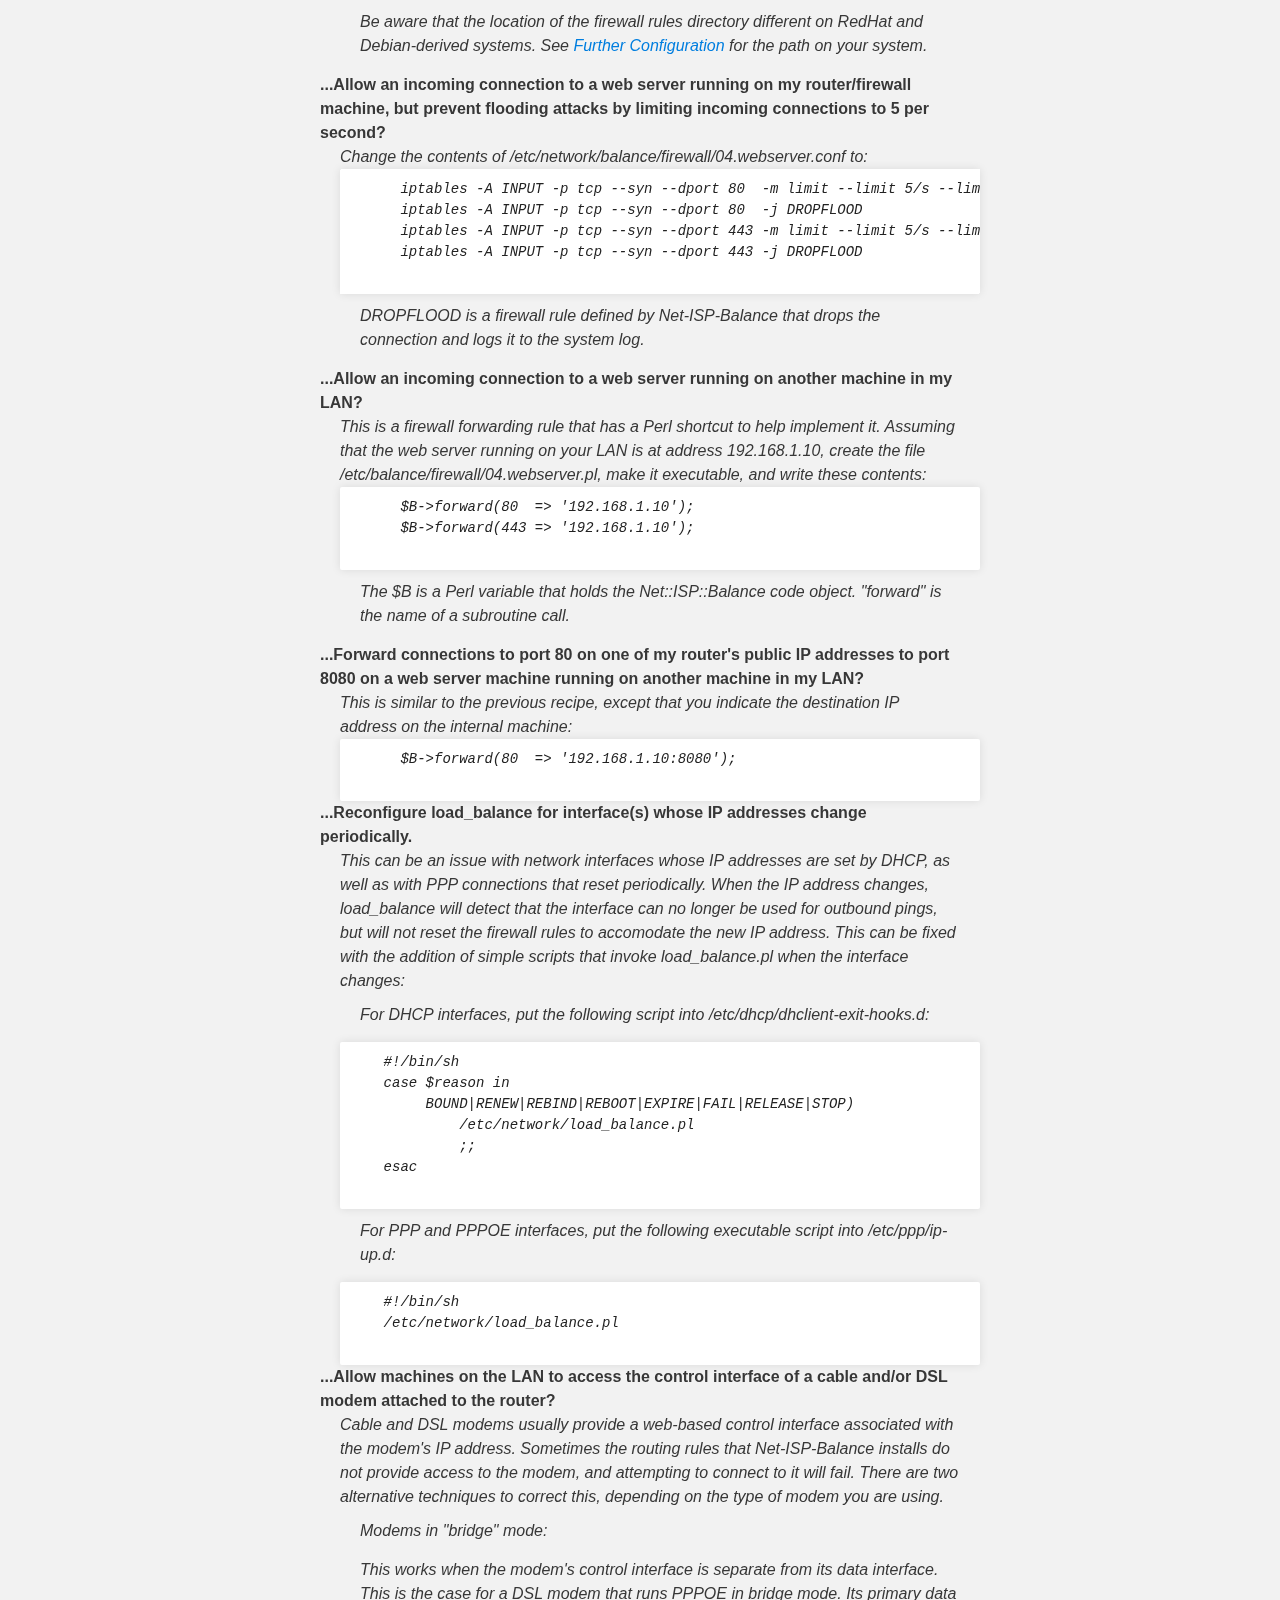
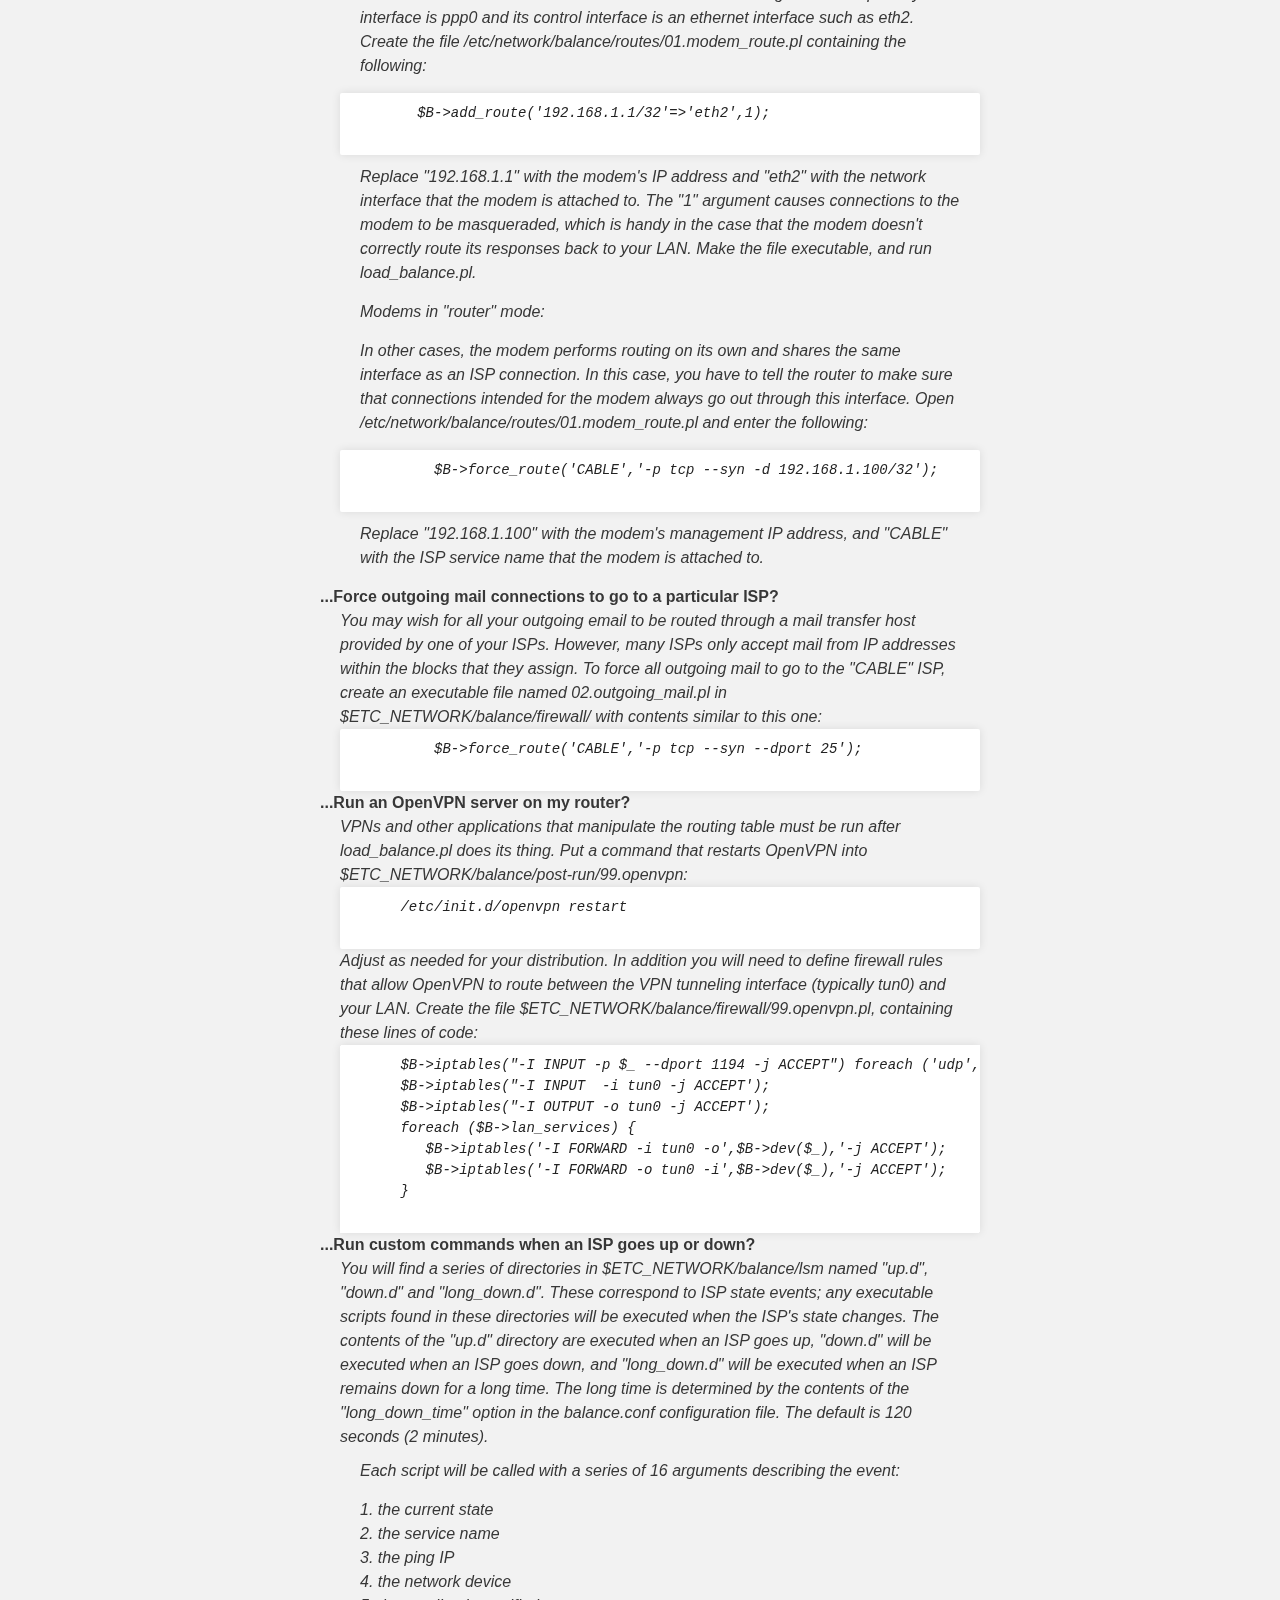
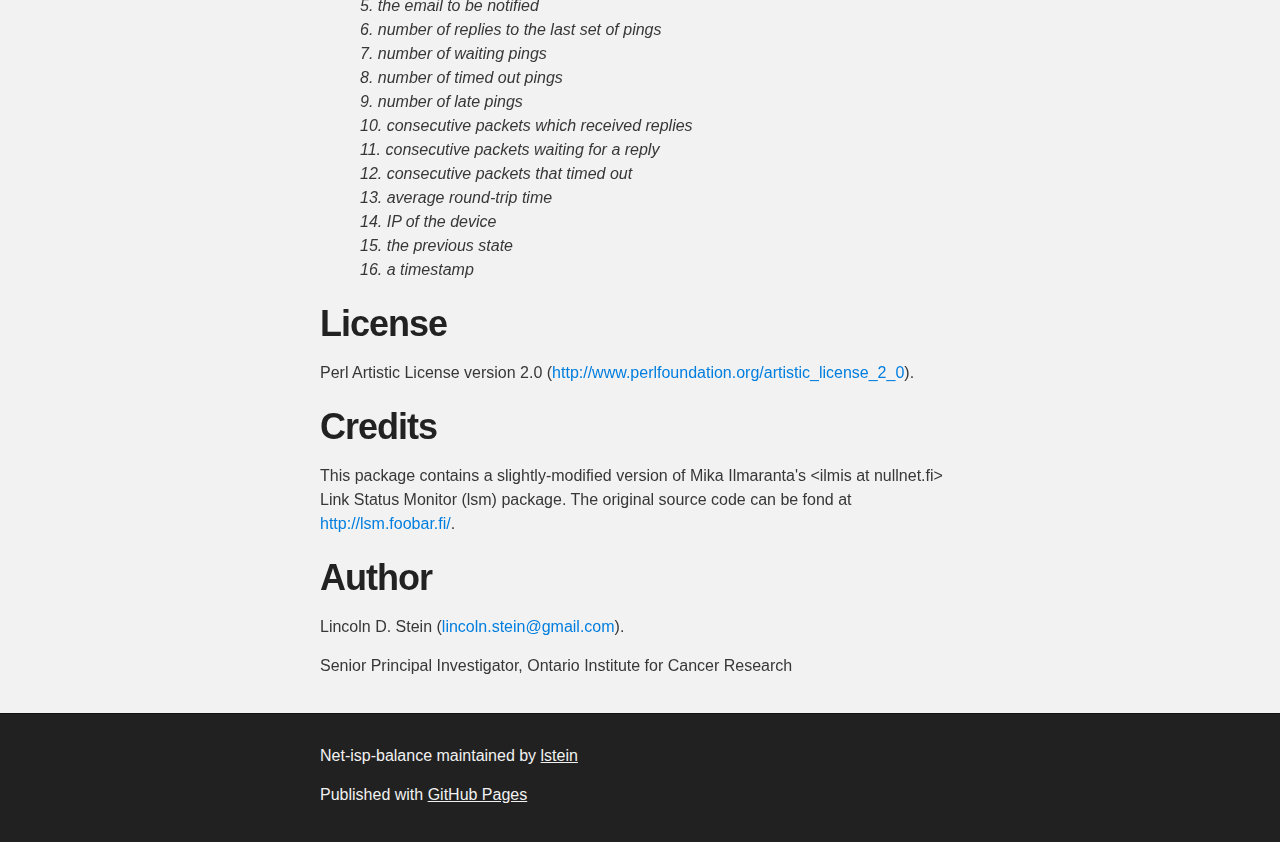
==== commit 21623839: "fix force_route() documentation" ====
--- a/index.html
+++ b/index.html
@@ -56,6 +56,131 @@
 support</a> for other distributions.</p>
 
 <h1>
+<a name="preparation" class="anchor" href="#preparation"><span class="octicon octicon-link"></span></a>Preparation</h1>
+
+<p>In preparation for installing this package, you should ensure that
+  your network is properly configured to allow for routing from your
+  internal LAN through the router and to the Internet. To aid you in
+  the preparatory steps, we'll consider the following typical home
+  router setup:</p>
+
+<img width="600" src="./images/network-topology.png" />
+
+<p>The router/firewall is connected to the home LAN via network
+  interface eth1. It is connected to the internet via two ISPs, one
+  using a cable modem attached to interface eth0, and the other using a
+  DSL modem via interface ppp0. We will assume that the IP addresses
+  for eth0 and ppp0 are assigned dynamically by the ISP, and that you
+  have given eth1 (the LAN interface) the IP address
+  192.168.0.1. There is at least one (and probably several) hosts on
+  the LAN, each of which communicate through the router to reach the
+  Internet. The router is where you will be installing and configuring
+  Net-ISP-Balance.</p>
+
+<p>Before you install Net-ISP-Balance, you need to confirm four
+  things:</p>
+<ol>
+  <li>That the hosts on your LAN can communicate with the router.
+  <li>That the router can communicate with the internet via the modem
+  attached to ppp0 (the ISP1 connection).
+  <li>That the router can communicate with the internet via the modem
+  attached to eth0 (the ISP2 connection).
+  <li>That the router is capable of forwarding packets from the LAN
+  through ISP1 and ISP2 using NAT.
+</ol>
+
+<p><b>Test 1: LAN connectivity.</b> First you'll test basic connectivity between router. Log into the
+  router, and confirm that you can ping one or more of the LAN host
+  machines. Log into the router, and run the following ping command,
+  assuming the LAN host you are testing to has IP address
+  192.168.0.2:</p>
+
+<pre>
+  # <b>ping -I eth1 192.168.0.2</b>
+  PING 192.168.0.2 (192.168.0.2) from 192.168.0.1 eth1: 56(84) bytes of data.
+  64 bytes from 192.168.0.2: icmp_seq=1 ttl=48 time=1.25 ms
+  64 bytes from 192.168.0.2: icmp_seq=2 ttl=48 time=1.82 ms
+  64 bytes from 192.168.0.2: icmp_seq=3 ttl=48 time=1.83 ms
+  ...
+</pre>
+
+<p>Replace "192.168.0.2" with the IP address of a suitable host. If
+  you are unsure of the address, log into the host and use the operating
+  system's net configuration system ("ifconfig" on Linux/Mac OSX, the
+  "Network and sharing" control panel in Windows), and replace "eth1"
+  with the appropriate network interface name for the LAN
+  connection. If this does not work, then do not try to install the
+  load balancer until the problem has been fixed.<p>
+
+<p><b>Test 2: ISP1 connectivity.</b> With just ISP1 connected (via
+  ppp0 in the example) and the other ISP physically disconnected,
+  confirm that you can ping the internet. Run the following
+  command:</p>
+
+<pre>
+  # <b>ping -I ppp0 8.8.8.8</b>
+  PING 8.8.8.8 (8.8.8.8) from 76.10.168.130 ppp0: 56(84) bytes of data.
+  64 bytes from 8.8.8.8: icmp_seq=1 ttl=53 time=24.4 ms
+  64 bytes from 8.8.8.8: icmp_seq=2 ttl=53 time=23.2 ms
+  64 bytes from 8.8.8.8: icmp_seq=3 ttl=53 time=26.3 ms
+  ...
+</pre>
+
+<p>The test address '8.8.8.8' is the Google public name server and
+  is generally a good choice as an internet ping test destination, but
+  you can use the IP address of any internet-accessible server
+  machine. If necessary, change 'ppp0' to the interface that is
+  connected to ISP1.</p>
+
+<p><b>Test 3: ISP2 connectivity.</b> Physically disconnect ISP1 from
+  the router and connect ISP2. Repeat the ping test against 8.8.8.8
+  using the network interface that connects to ISP2.Do not proceed to
+  the next test until you've confirmed both ISP1 and ISP2
+  connectivity.</p>
+
+<p><b>Test 4: Routing.</b> With just one of the ISPs physically
+  connected, reconfirm that you have ping connectivity between the
+  router and the LAN and between the router and the internet. Then run
+  the following commands on the router as the superuser:</p>
+
+<pre>
+  # <b>echo 1 > /proc/sys/net/ipv4/ip_forward</b>
+  # <b>iptables -P FORWARD ACCEPT</b>
+  # <b>iptables -t nat -A POSTROUTING -o ppp0 -j MASQUERADE</b>
+</pre>
+
+<p>The first command activates packet forwarding on the router. The
+  second tells the built-in firewall to allow packets to be forwarded
+  from one interface to the next. The final command configures the
+  firewall to activate NAT (network address translation) for all
+  packets going out on interface ppp0. <i>Important: 'ppp0' should be replaced by
+  the interface that connects to the currently attached ISP.</i></p>
+
+<p>Now log into one of the LAN hosts and run the following
+  command:</p>
+
+<pre>
+  # <b>ping 8.8.8.8</b>
+  PING 8.8.8.8 (8.8.8.8) from 192.168.0.2: 56(84) bytes of data.
+  64 bytes from 8.8.8.8: icmp_seq=1 ttl=53 time=24.4 ms
+  64 bytes from 8.8.8.8: icmp_seq=2 ttl=53 time=23.2 ms
+  64 bytes from 8.8.8.8: icmp_seq=3 ttl=53 time=26.3 ms
+  ...
+</pre>
+
+<p>If the hosts on your LAN do not have ready access to the 'ping'
+  command, then just open up a web browser and confirm internet
+  reachability. If all goes well, you will be able to reach the
+  internet from your LAN-connected host machines.</p>
+
+<p>You should repeat this test on the other ISP, but physically
+  disconnecting the first ISP's modem and connecting the other.<p>
+
+<p>If all tests pass, then you are ready to install and configure
+  Net-ISP-Balance.</p>
+
+
+<h1>
 <a name="installation" class="anchor" href="#installation"><span class="octicon octicon-link"></span></a>Installation</h1>
 
 <p>Here is a step-by-step summary of the steps to install, configure and test Net-ISP-Balance.</p>
@@ -120,7 +245,8 @@
 be located at /etc/network/balance.conf. If you are on a RedHat/CentOS
 system, you'll find it in /etc/sysconfig/network-scripts/balance.conf.
 
-<p>You'll need to edit this file to match your network topology. Here is a typical home router setup:</p>
+<p>You'll need to edit this file to match your network
+topology. Referring back to our example home router setup:</p>
 
 <img width="600" src="./images/network-topology.png" />
 
@@ -200,8 +326,8 @@
     space-delimited set of service names or one or more of the abbreviations ":isp" and ":lan".
     ":isp" is an abbreviation for
     all ISP services, while ":lan" is an abbreviation for all LAN
-    services. So for example, the configuration below will allow forwarding of
-    packets between LAN1, LAN2, LAN3 and both ISPs. LAN3 will be granted
+    services. So for example, the two configuration lines below will allow forwarding of
+    packets between LAN1, LAN2, LAN3 and both ISPs. LAN4 will be granted
     access to both ISPs but won't be able to exchange packets with LANs 1 through 3:
     </div>
 
@@ -462,6 +588,56 @@
 How Do I...?</h1>
 
 <dl>
+  <dt>...Load balance when I only have a single ethernet port on my router?</dt>
+
+  <dd>For simplicity of configuration I recommend that you use one
+  physical (real) network interface for each of the three components
+  of the network (the two ISP modems and the LAN); USB-based ethernet
+  interfaces are quite inexpensive these days. However, it is also
+  possible to set up balancing in which all components of the network
+  share the same physical wiring by using virtual network interfaces
+  on the router (see
+  <a href="http://www.liberiangeek.net/2012/04/create-virtual-network-adapters-in-ubuntu-12-04-precise-pangolin"/>this
+  getting started guide</a>). Create virtual network interfaces for
+  each of ISP1, ISP2 and the LAN and give each one a distinct IP
+  address and subnetwork.
+<p> Here's a simple example using
+  /etc/network/interfaces:</p>
+<pre>
+  # the LAN
+  auto eth0:0
+  iface eth0:0 inet static
+        address 192.168.0.1/24
+
+  # ISP1
+  auto eth0:1
+  iface eth0:1 inet static
+        address 192.168.1.1/24
+
+
+  # ISP2
+  auto eth0:2
+  iface eth0:2 inet static
+        address 192.168.2.1/24
+</pre>
+<p>
+  You will of course also have to configure the modems and the
+  machines on the LAN with the correct addresses and netmasks for the
+  chosen subnets. Now use a balance.conf configuration similar to this one:
+</p>
+<pre>
+ ##service    device   role     ping-ip           weight
+ LAN         eth0:0    lan                        <b>
+ CABLE       eth0:1    isp      173.194.43.95     1<b>
+ DSL         eth0:2    isp      173.194.43.95     1<b>
+</pre>
+<p>Net-ISP-Balance version 1.14 is required for this tactic to
+work. Previous versions contained a bug that prevented virtual network
+interfaces from being recognized.</p>
+<p>Net-ISP-Balance also works with VLANs. Simply use the appropriate
+VLAN device numbers (e.g. eth0.10)</p>
+  </dd>
+
   <dt>...Allow an incoming connection to a web server running on my
   router/firewall machine?</dt>
   <dd>Create a file
@@ -606,7 +782,7 @@
   an executable file named 02.outgoing_mail.pl in $ETC_NETWORK/balance/firewall/
   with contents similar to this one:
     <pre>
-	  $B->force_route('CABLE','--syn -p tcp --dport 25');
+	  $B->force_route('CABLE','-p tcp --syn --dport 25');
     </pre>
   </dd>
 
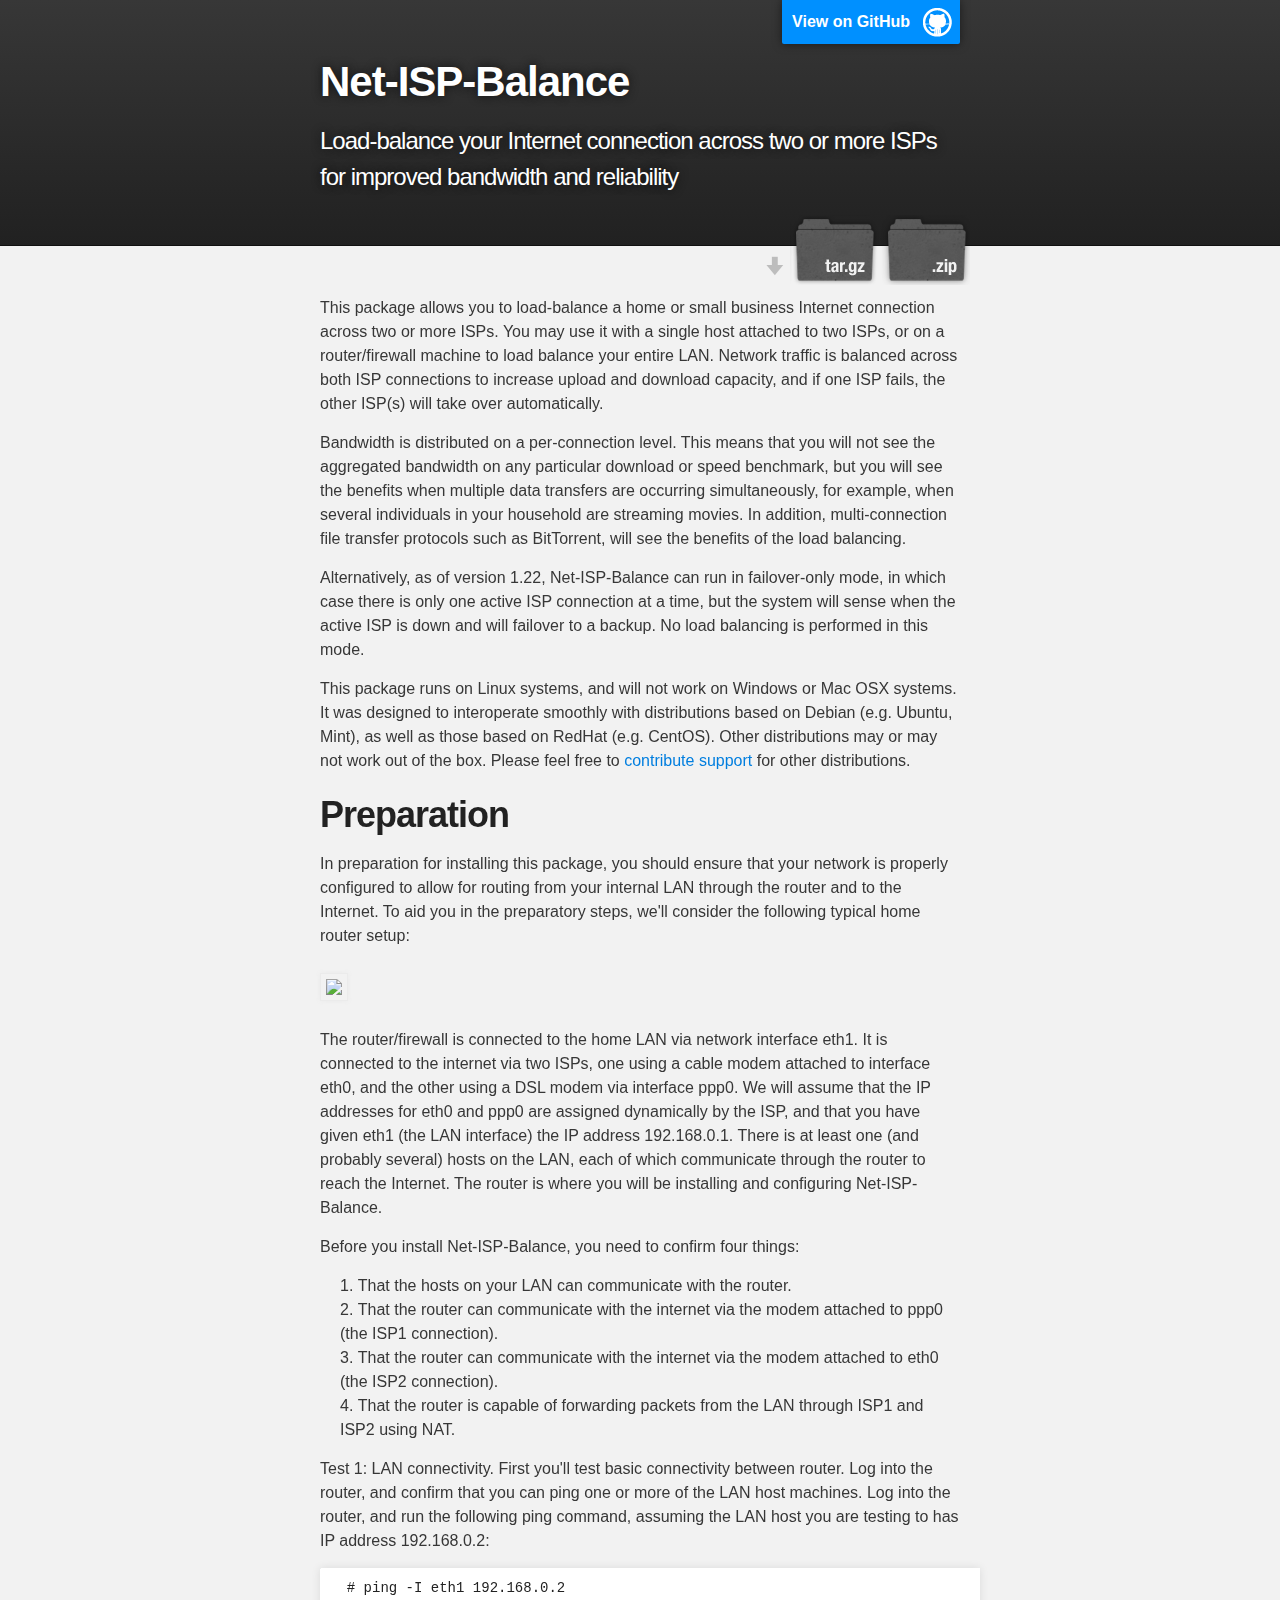
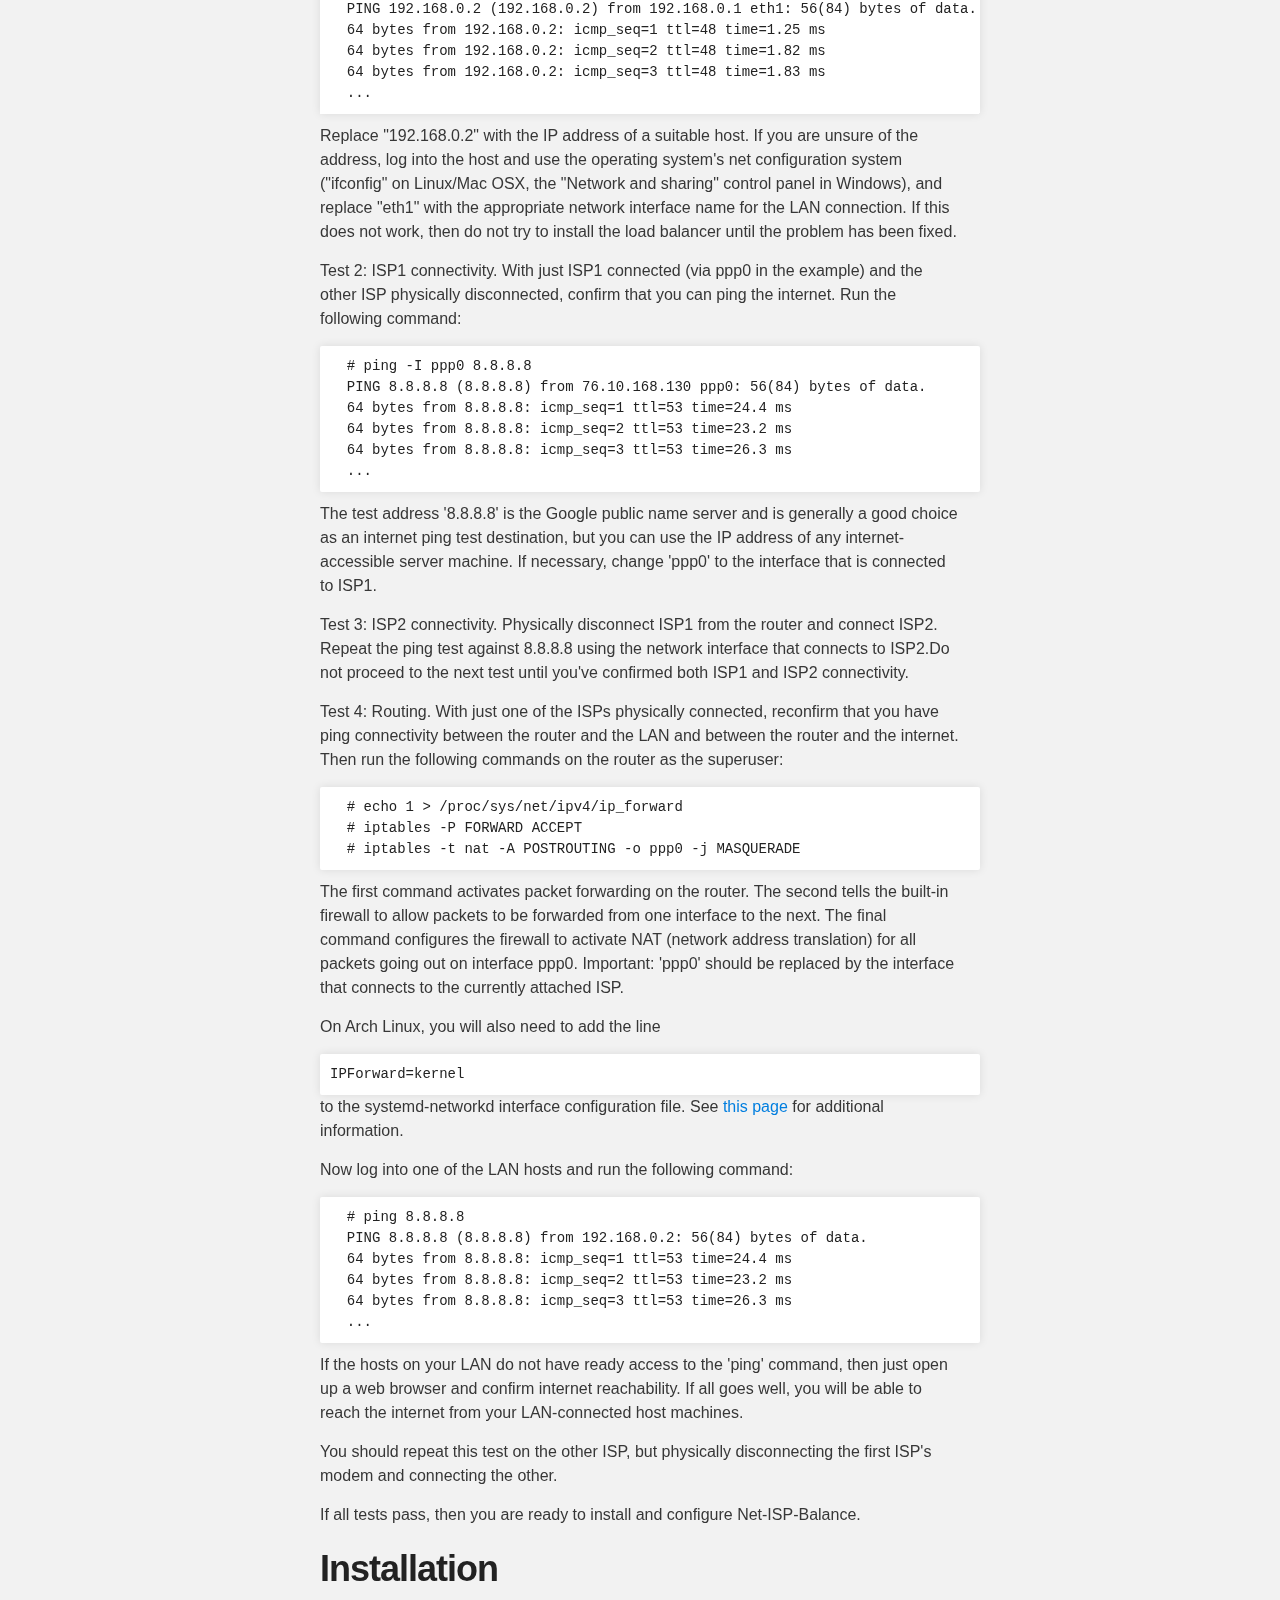
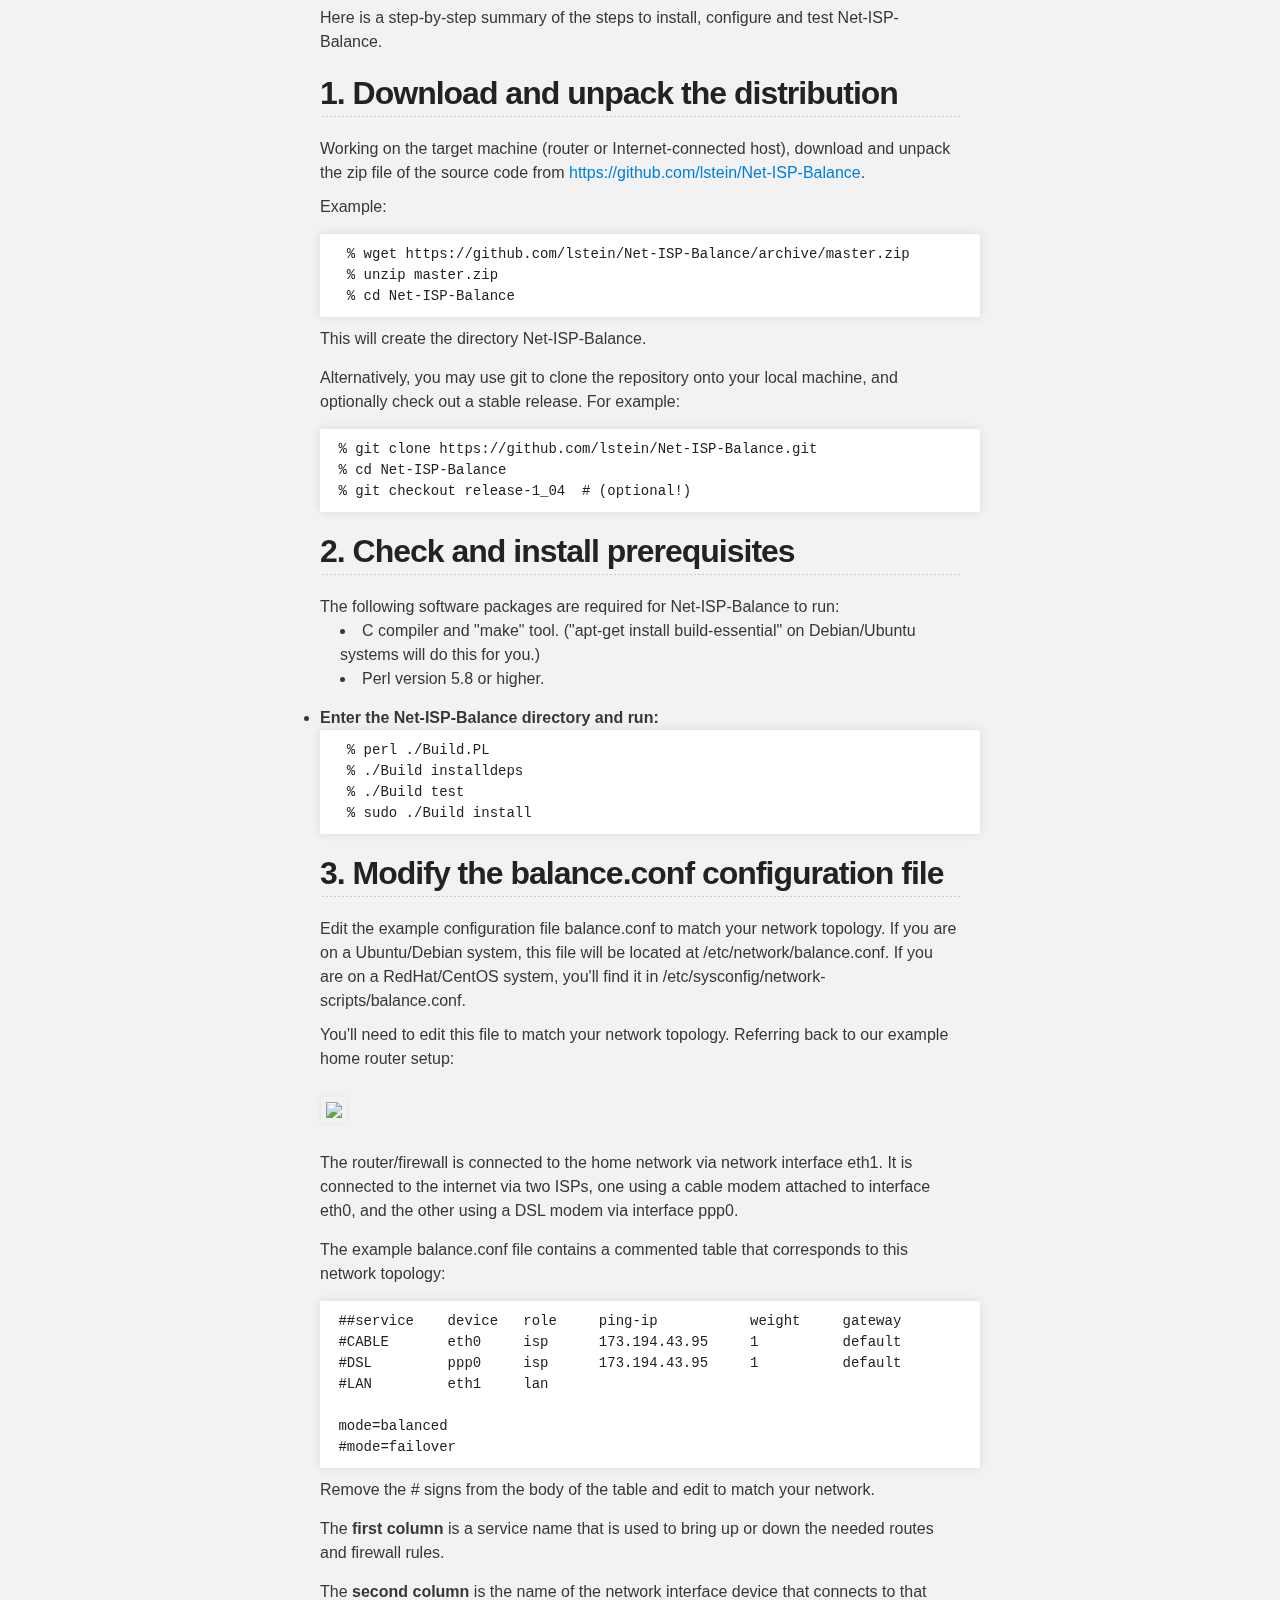
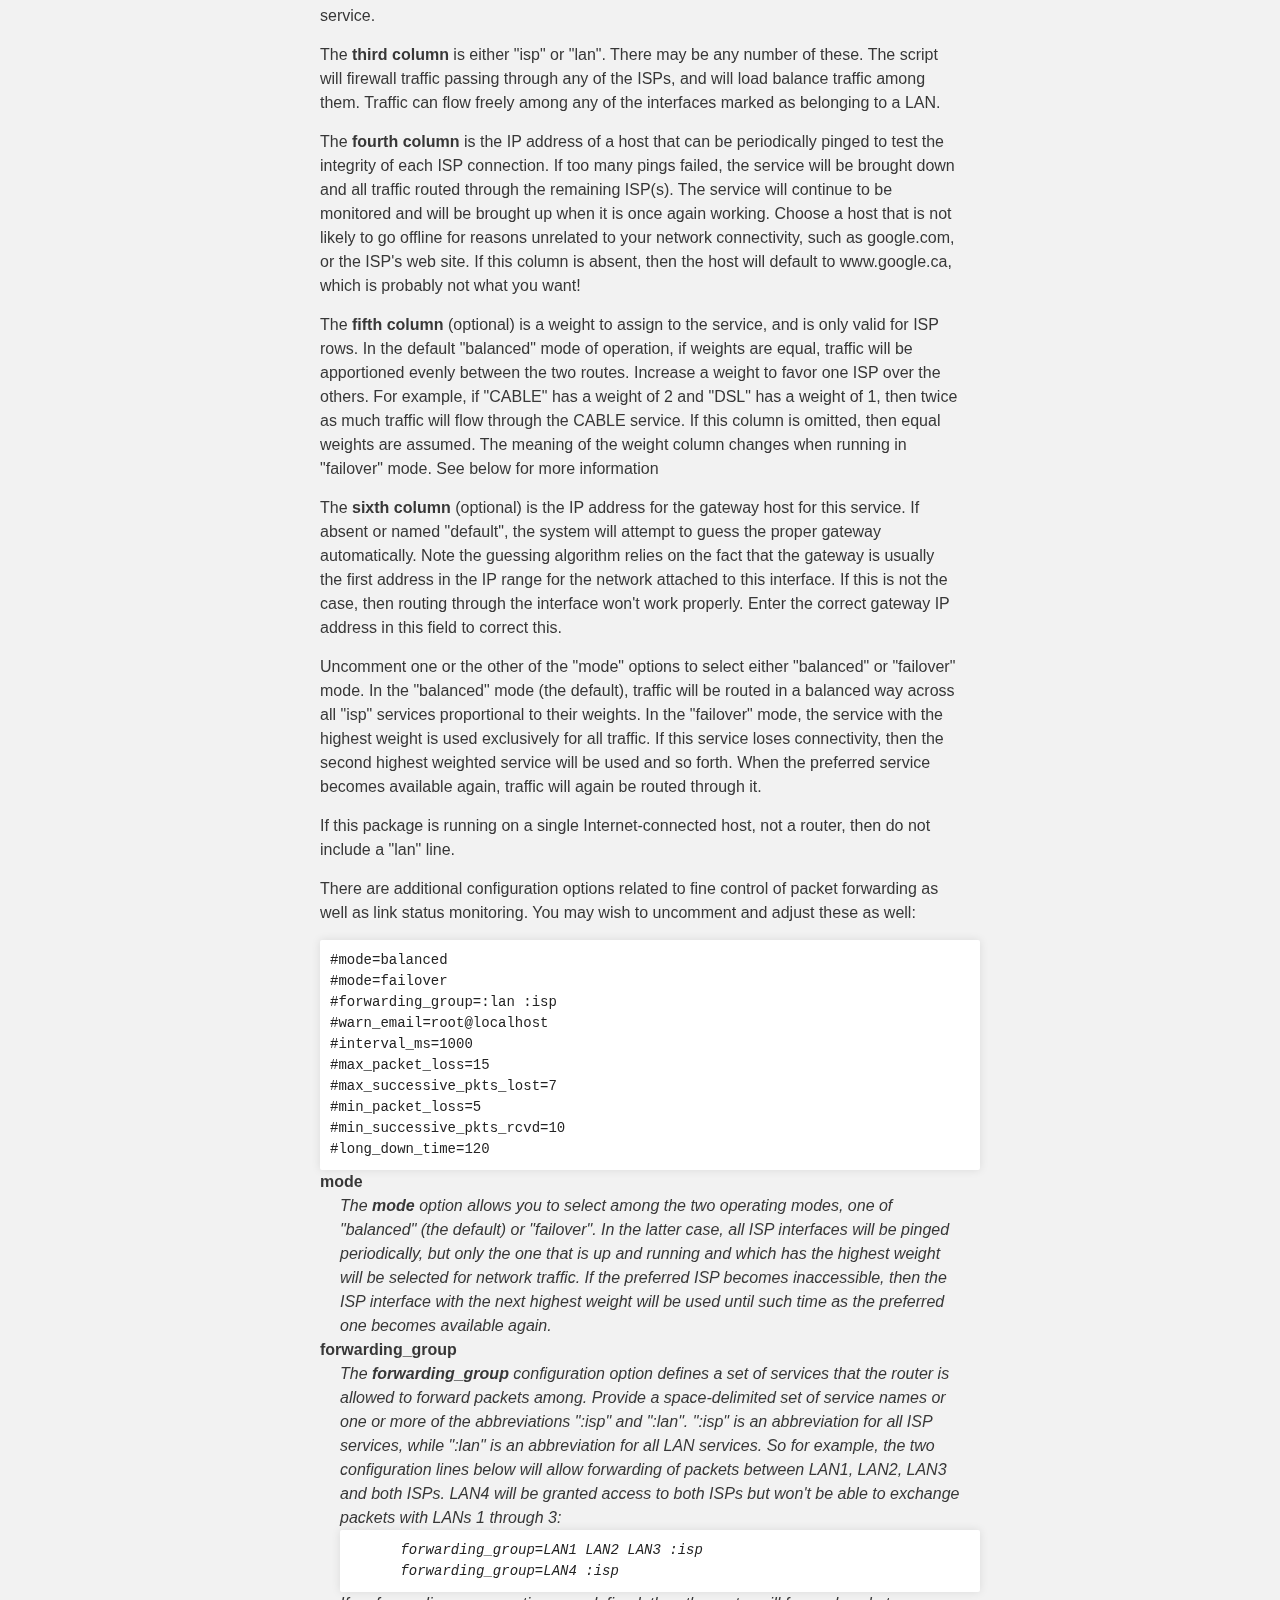
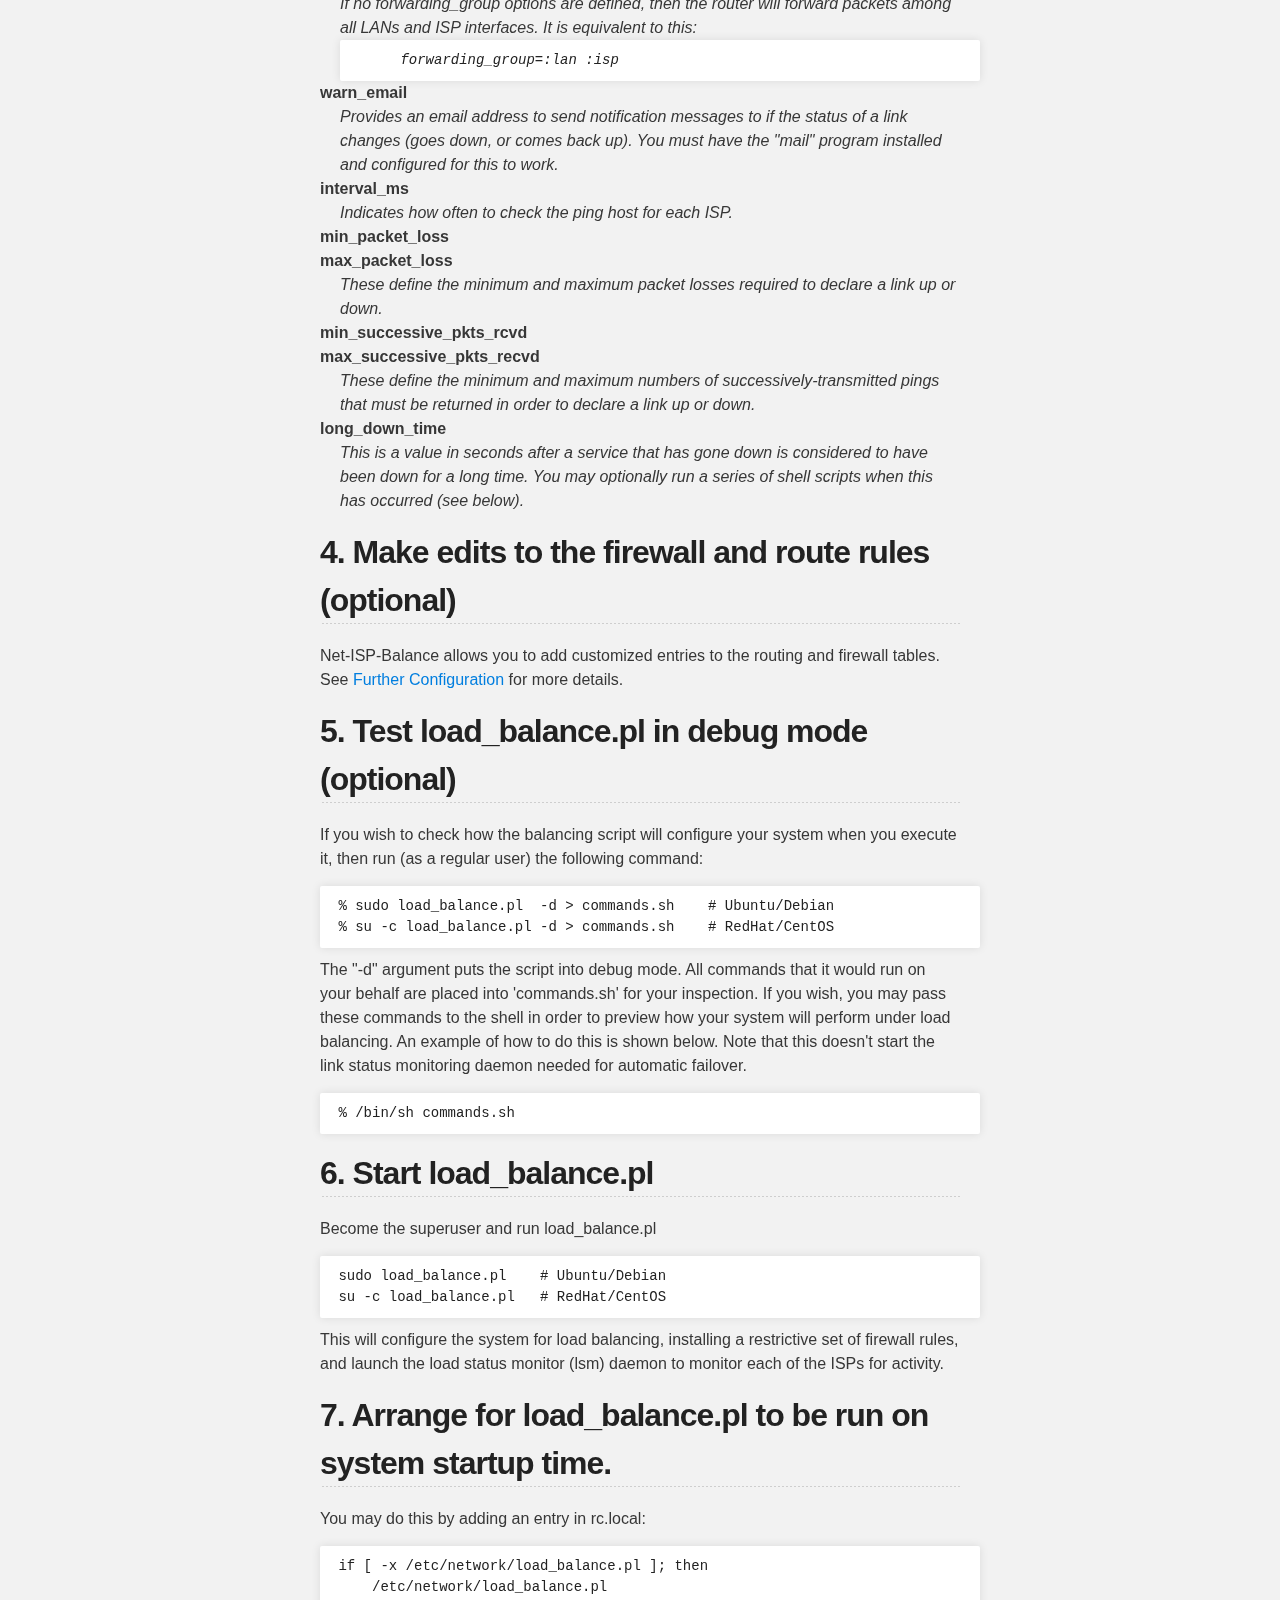
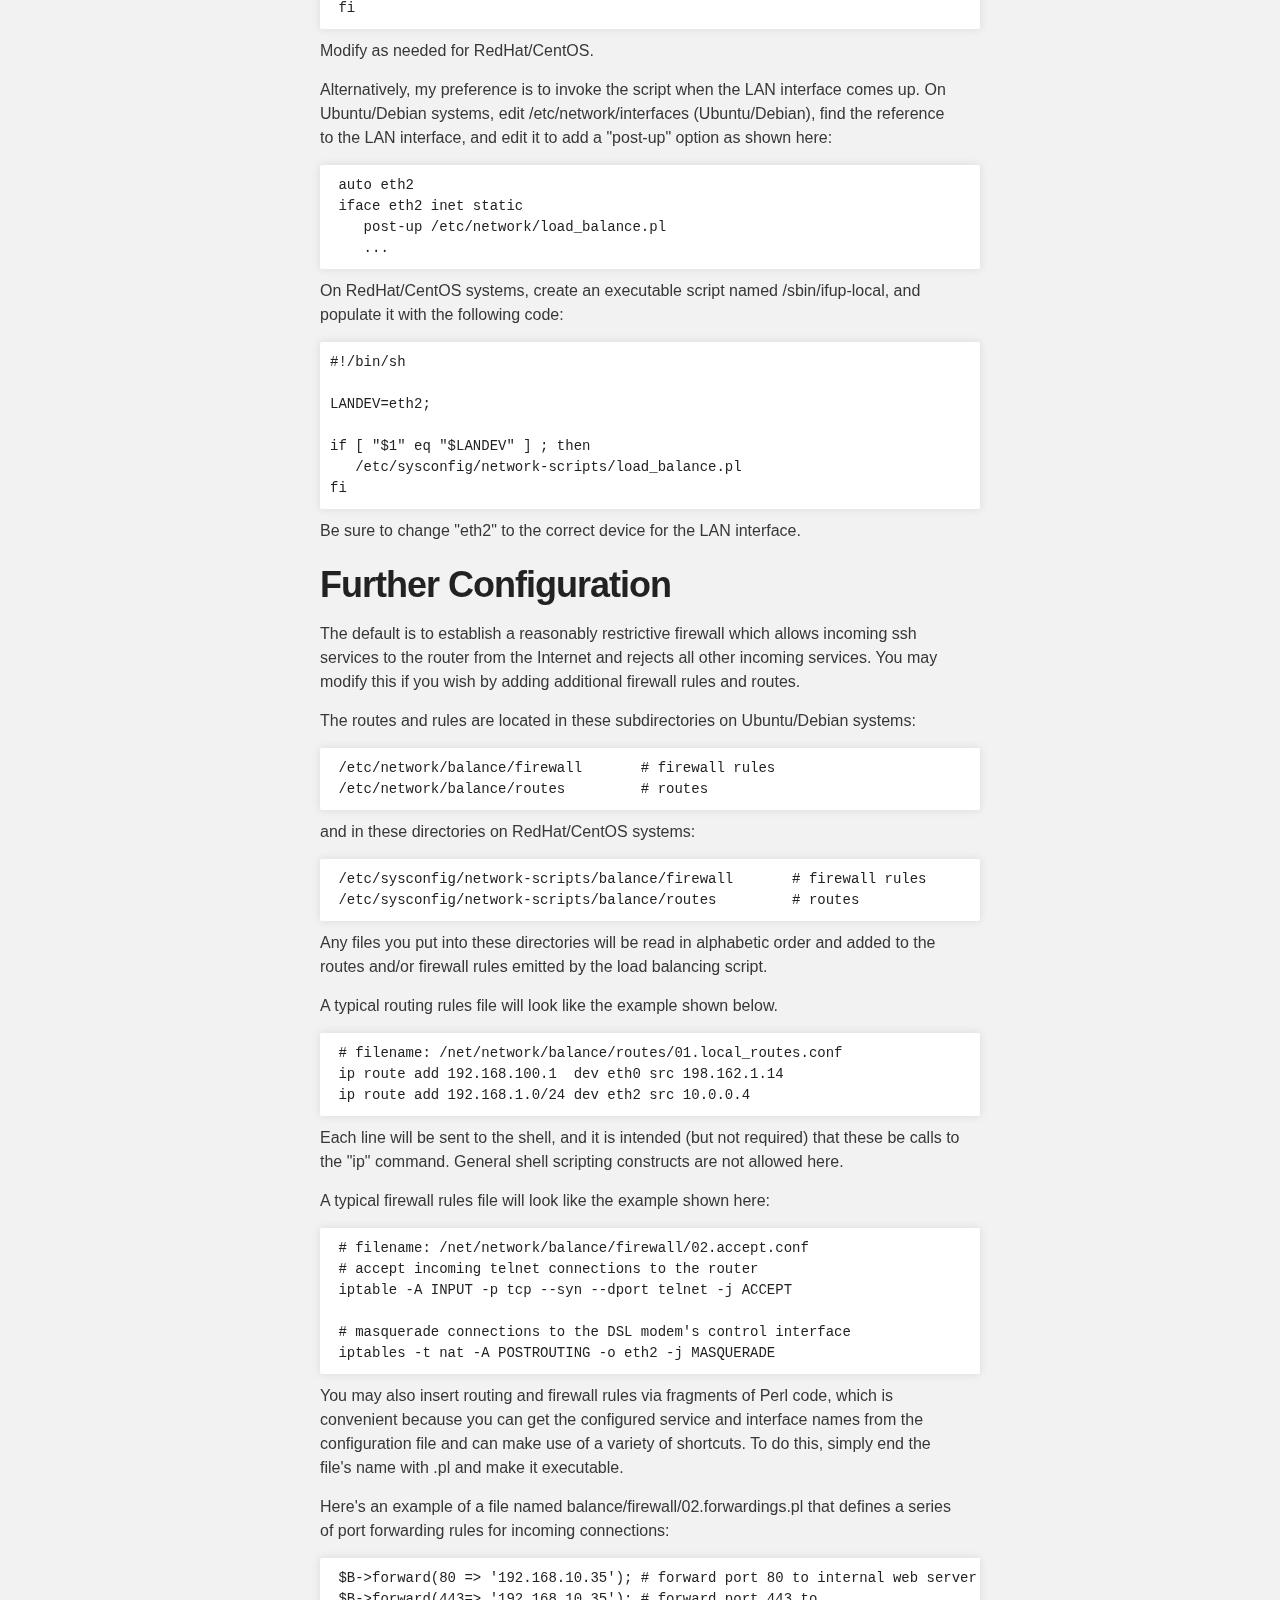
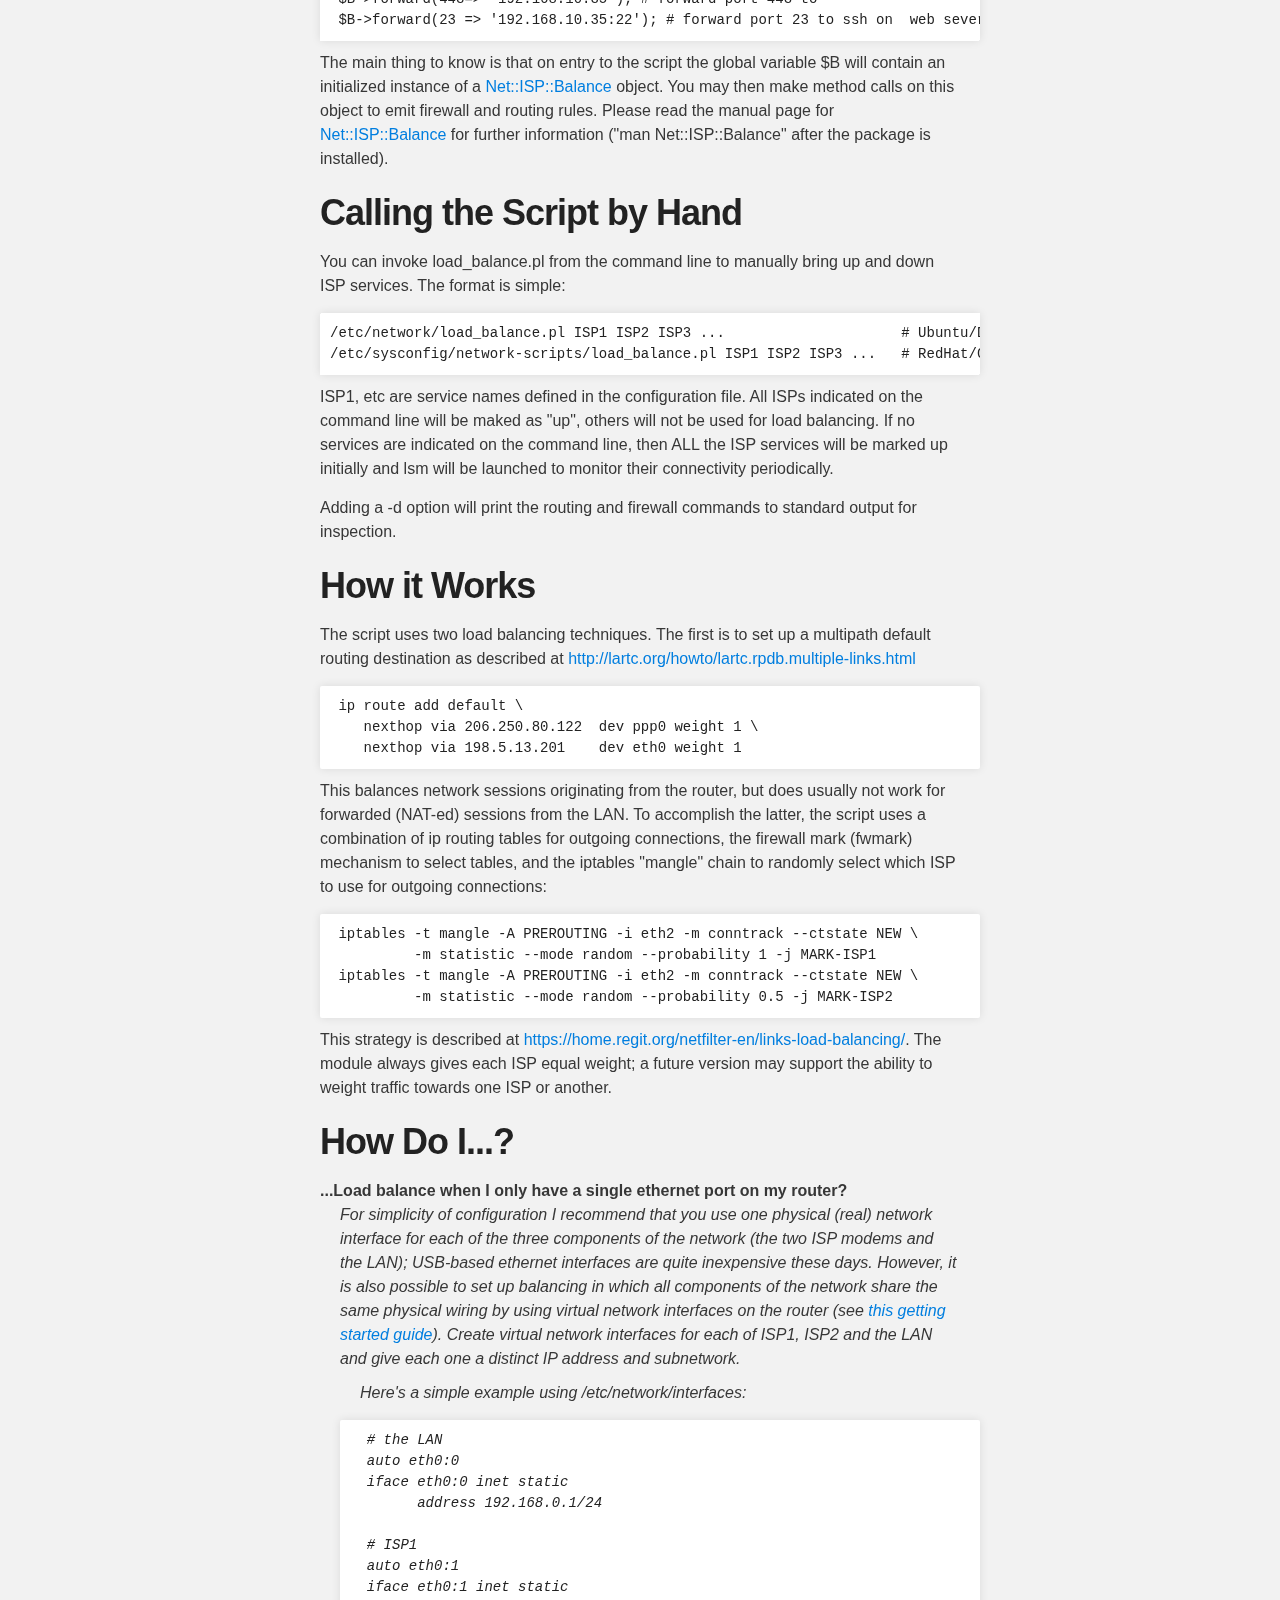
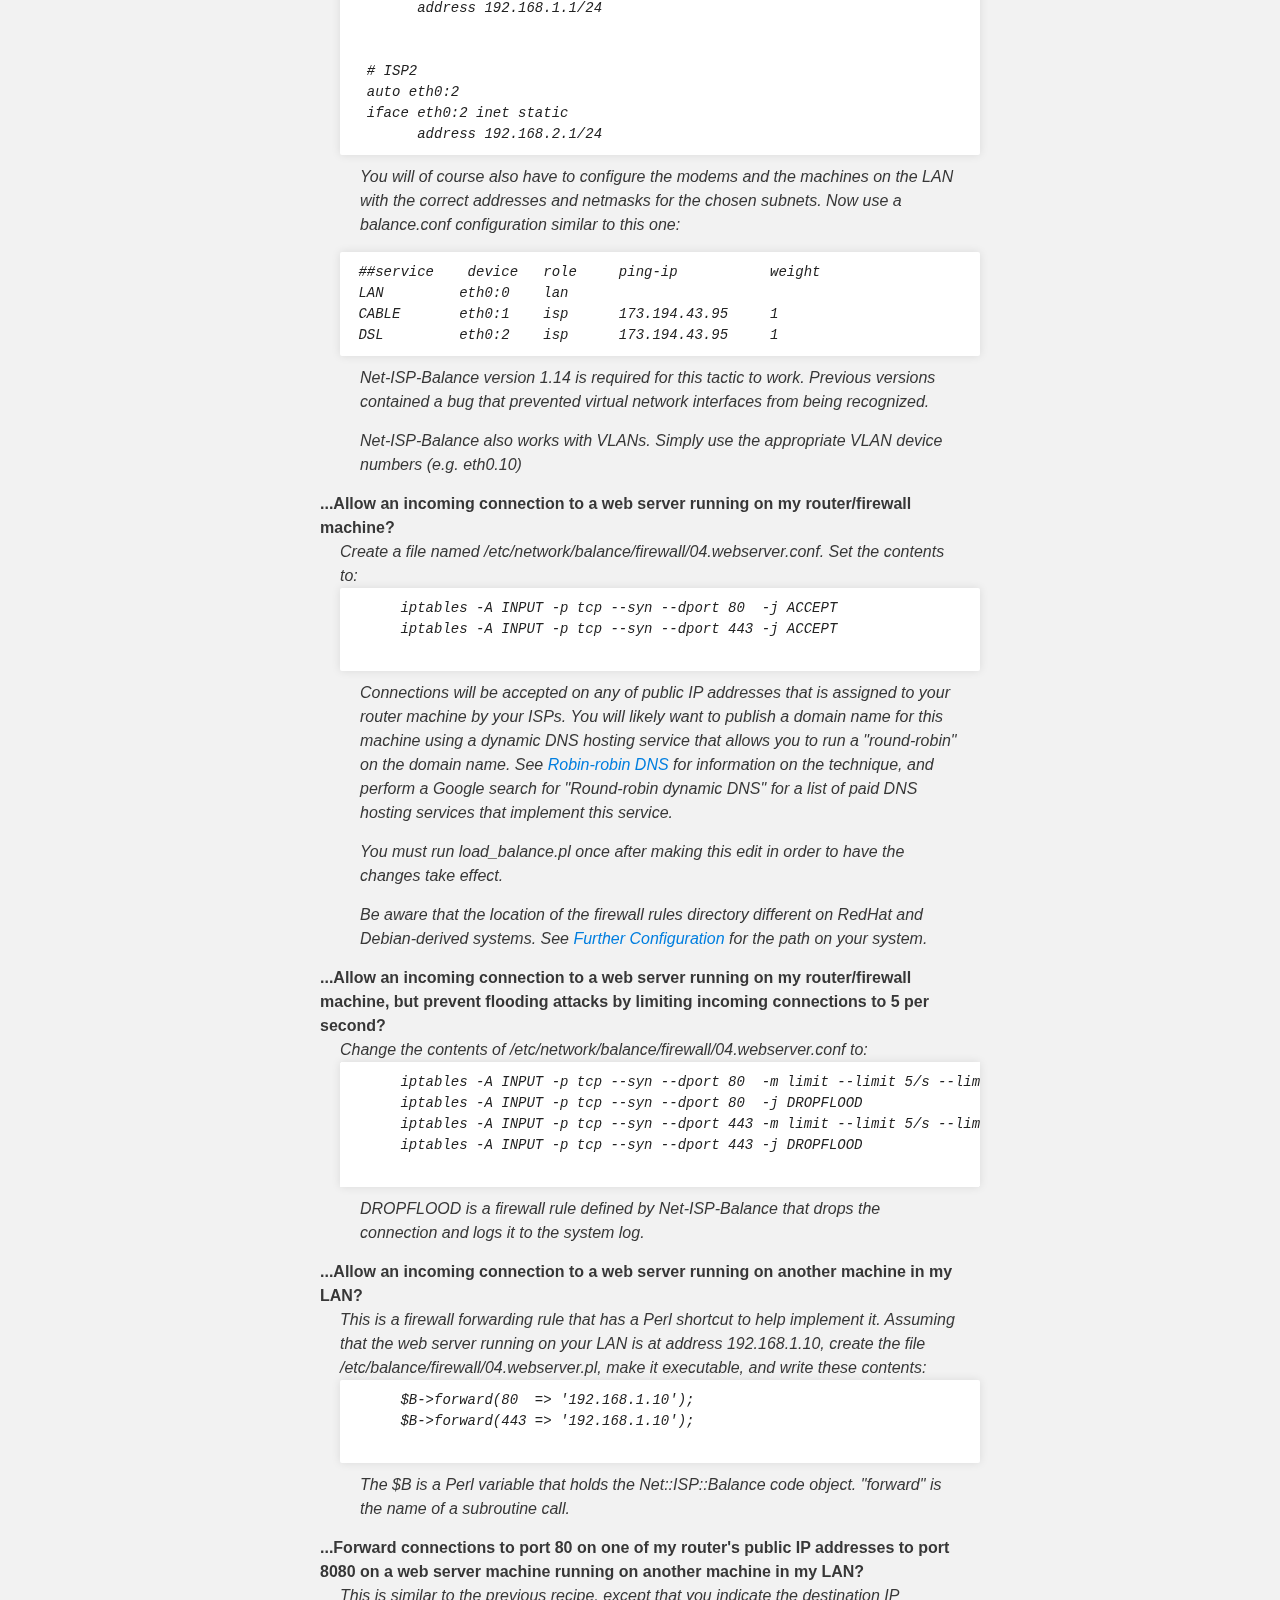
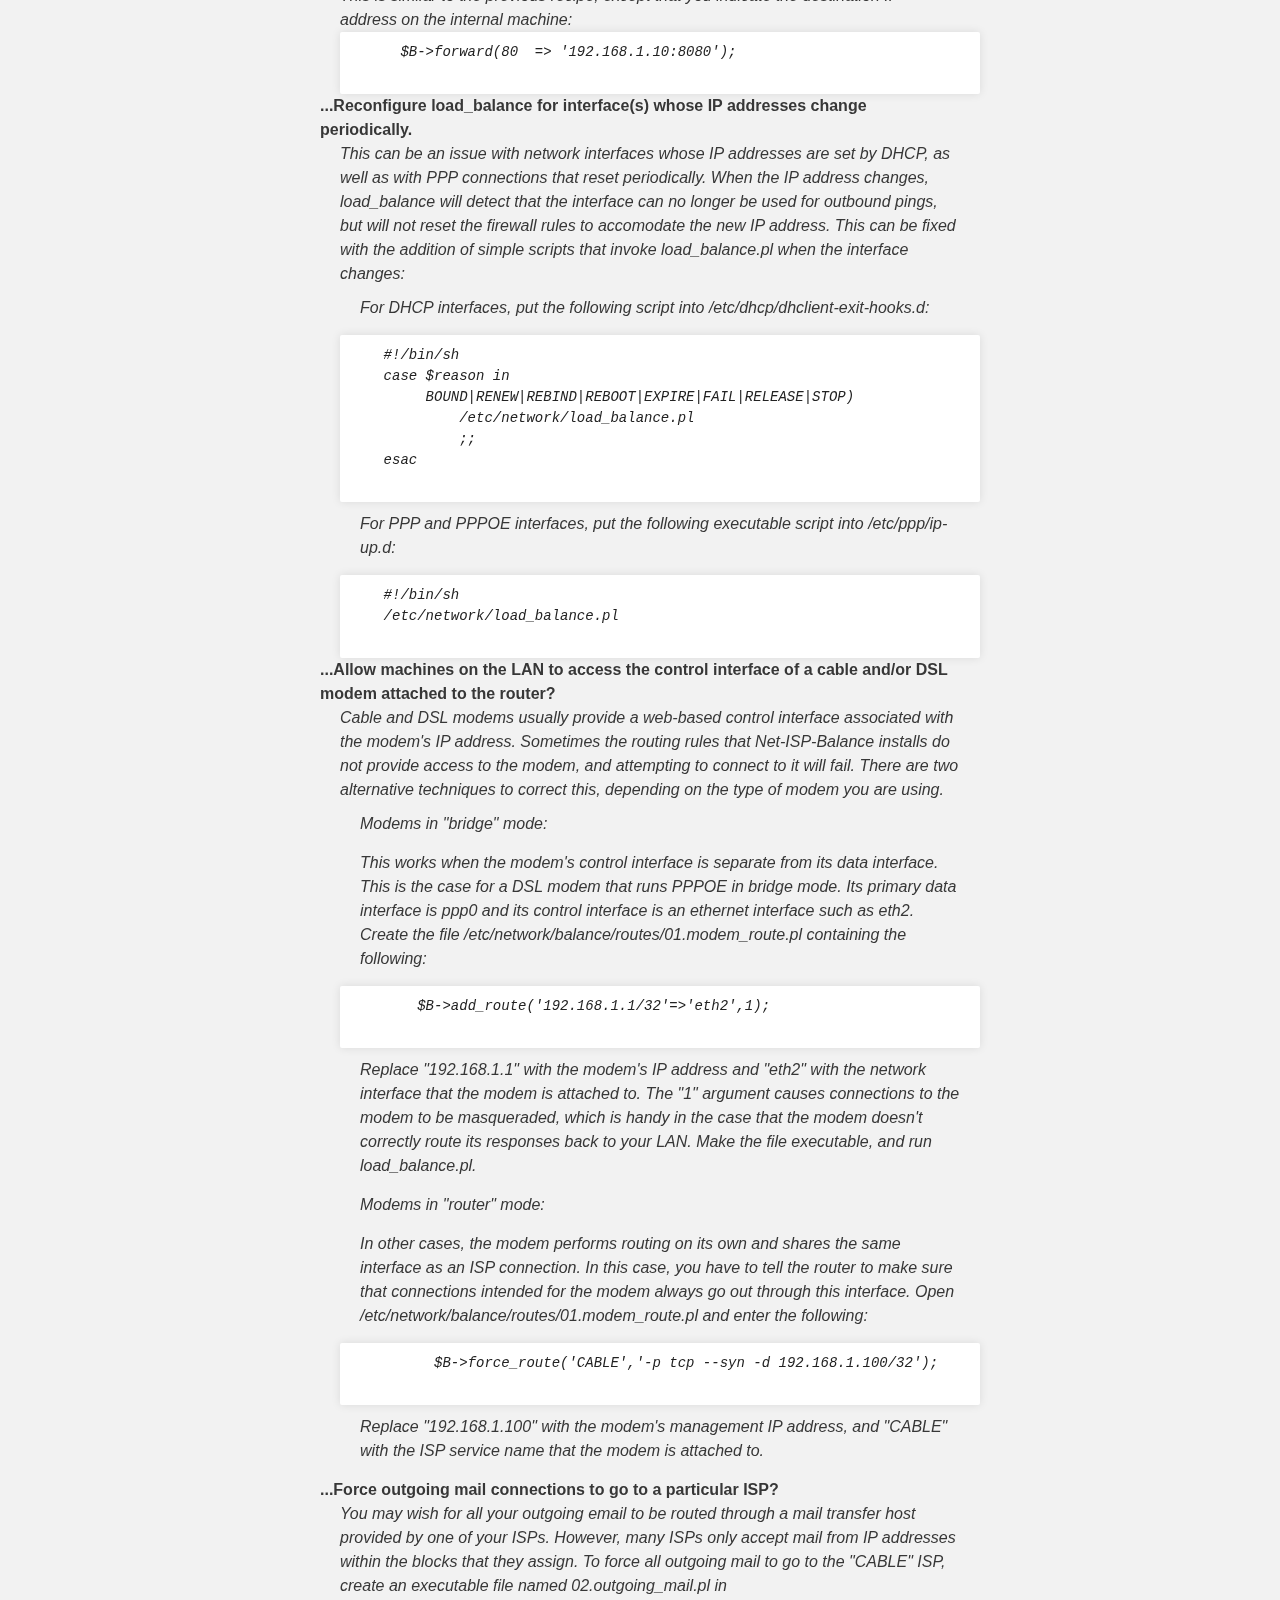
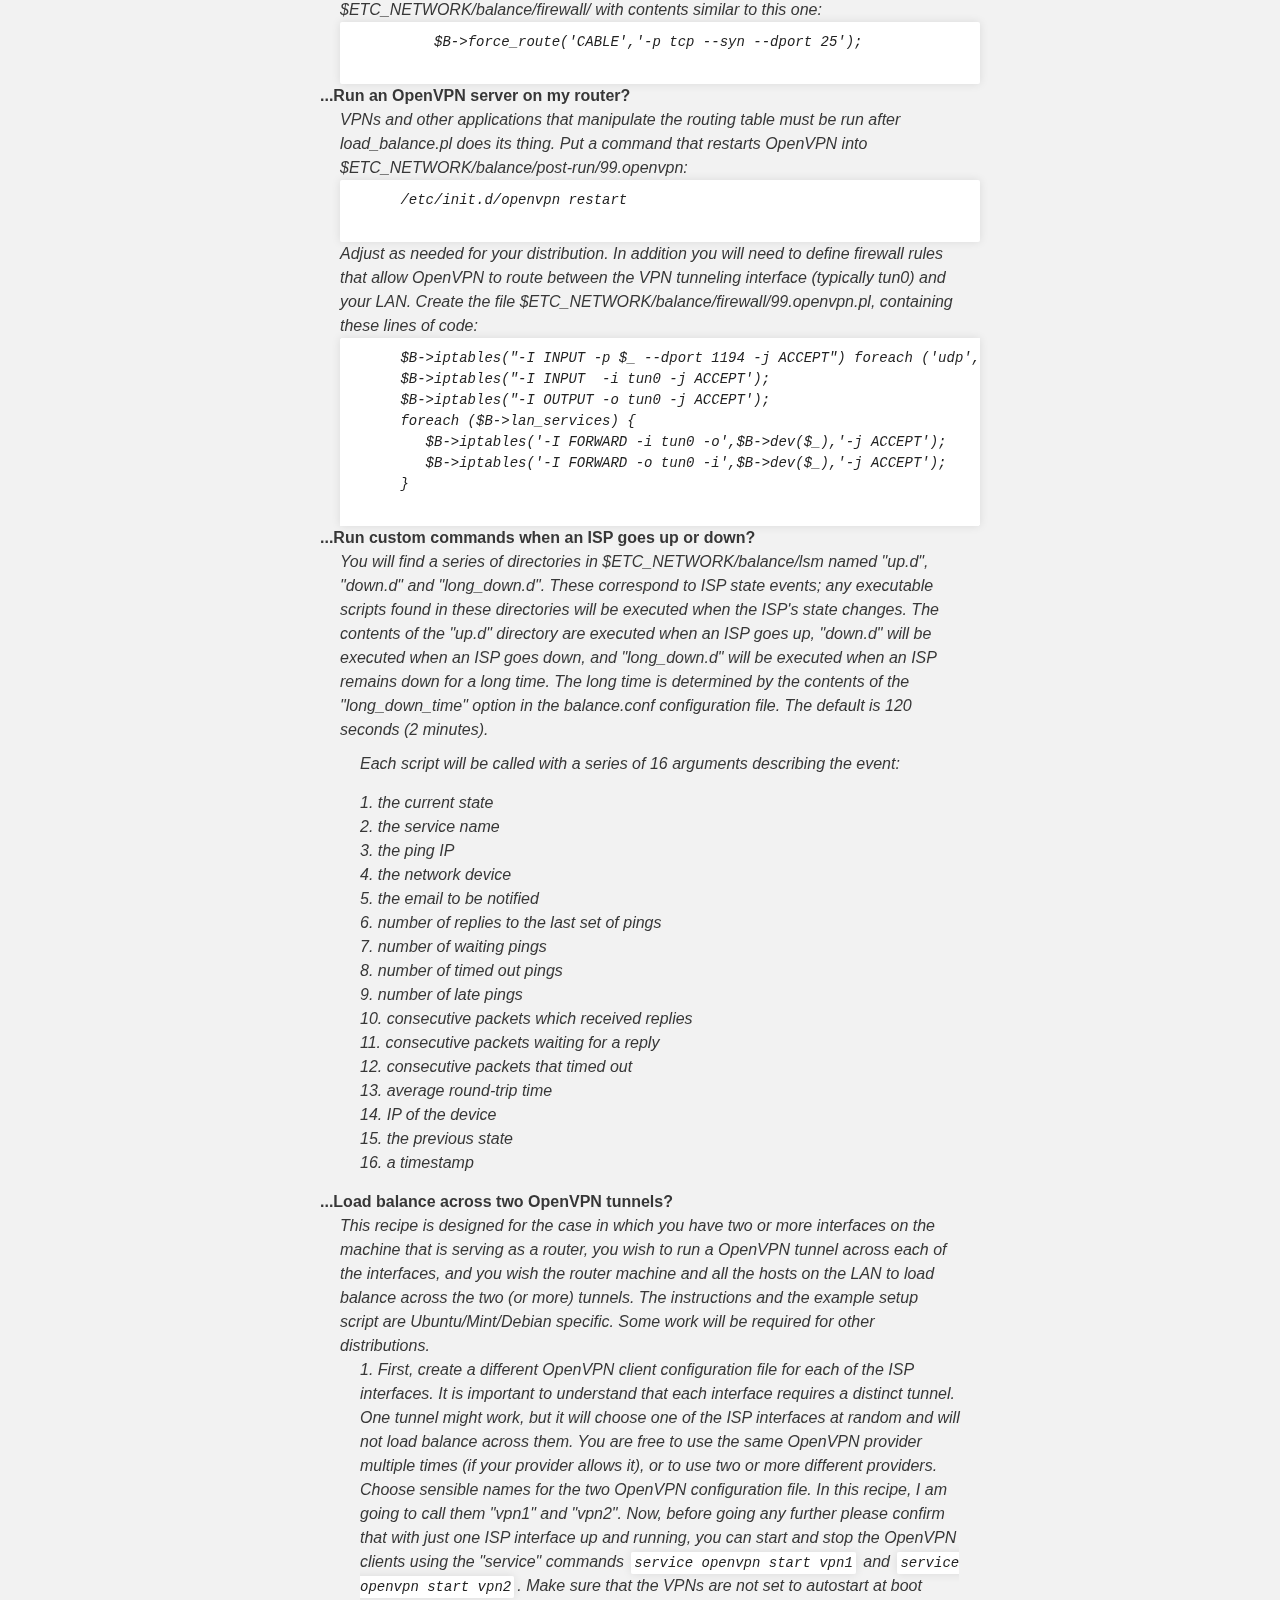
==== commit ff4f65ea: "fixed typo in docs" ====
--- a/index.html
+++ b/index.html
@@ -46,6 +46,14 @@
 individuals in your household are streaming movies. In addition,
 multi-connection file transfer protocols such as BitTorrent, will see
 the benefits of the load balancing.</p>
+
+<p>
+Alternatively, as of version 1.22, Net-ISP-Balance can run in
+failover-only mode, in which case there is only one active ISP
+connection at a time, but the system will sense when the active ISP is
+down and will failover to a backup. No load balancing is performed in
+this mode.
+</p>
 
 <p>This package runs on Linux systems, and will not work on Windows or
 Mac OSX systems. It was designed to interoperate smoothly with
@@ -156,6 +164,12 @@
   packets going out on interface ppp0. <i>Important: 'ppp0' should be replaced by
   the interface that connects to the currently attached ISP.</i></p>
 
+
+<p>On <b>Arch Linux</b>, you will also need to add the line <pre>IPForward=kernel</pre>
+to the systemd-networkd interface configuration file. See 
+<a href="https://wiki.archlinux.org/index.php/Internet_sharing#Enable_packet_forwarding">this page</a>
+for additional information.</p>
+
 <p>Now log into one of the LAN hosts and run the following
   command:</p>
 
@@ -259,11 +273,14 @@
 corresponds to this network topology:</p>
 
 <pre>
- ##service    device   role     ping-ip           weight
- #CABLE       eth0     isp      173.194.43.95     1<b>
- #DSL         ppp0     isp      173.194.43.95     1<b>
- #LAN         eth1     lan                        <b>
-</b></b></b></pre>
+ ##service    device   role     ping-ip           weight     gateway
+ #CABLE       eth0     isp      173.194.43.95     1          default
+ #DSL         ppp0     isp      173.194.43.95     1          default
+ #LAN         eth1     lan
+
+ mode=balanced
+ #mode=failover
+</pre>
 
 <p>Remove the # signs from the body of the table and edit to match your network. </p>
 
@@ -289,14 +306,34 @@
 this column is absent, then the host will default to www.google.ca,
 which is probably not what you want!</p>
 
-<p>The <span style="font-weight:bold">fifth column</span> (optional) is a weight to assign to the service, and
-is only valid for ISP rows. If weights are equal, traffic will be
-apportioned evenly between the two routes. Increase a weight to favor
-one ISP over the others. For example, if "CABLE" has a weight of 2 and
-"DSL" has a weight of 1, then twice as much traffic will flow through
-the CABLE service. If this column is omitted, then equal weights are
-assumed.
-
+<p>The <span style="font-weight:bold">fifth column</span> (optional)
+is a weight to assign to the service, and is only valid for ISP
+rows. In the default "balanced" mode of operation, if weights are
+equal, traffic will be apportioned evenly between the two
+routes. Increase a weight to favor one ISP over the others. For
+example, if "CABLE" has a weight of 2 and "DSL" has a weight of 1,
+then twice as much traffic will flow through the CABLE service. If
+this column is omitted, then equal weights are assumed. The meaning of
+the weight column changes when running in "failover" mode. See below
+for more information</p>
+
+<p>The <span style="font-weight:bold">sixth column</span> (optional)
+is the IP address for the gateway host for this service.  If absent or
+named "default", the system will attempt to guess the proper gateway
+automatically. Note the guessing algorithm relies on the fact that the
+gateway is usually the first address in the IP range for the network
+attached to this interface. If this is not the case, then routing
+through the interface won't work properly. Enter the correct gateway
+IP address in this field to correct this.</p>
+
+<p>Uncomment one or the other of the "mode" options to select either
+"balanced" or "failover" mode. In the "balanced" mode (the default),
+traffic will be routed in a balanced way across all "isp" services
+proportional to their weights. In the "failover" mode, the service
+with the highest weight is used exclusively for all traffic. If this
+service loses connectivity, then the second highest weighted service
+will be used and so forth. When the preferred service becomes
+available again, traffic will again be routed through it.</p>
 
 <p>If this package is running on a single Internet-connected host, not
 a router, then do not include a "lan" line.</p>
@@ -306,6 +343,8 @@
 may wish to uncomment and adjust these as well:</p>
 
 <pre>
+#mode=balanced
+#mode=failover
 #forwarding_group=:lan :isp
 #warn_email=root@localhost
 #interval_ms=1000
@@ -318,6 +357,17 @@
 
 <div>
 <dl>
+  <dt><span style="font-weight:bold">mode</span></dt>
+  <dd>
+    The <span style="font-weight:bold">mode</span> option allows you
+    to select among the two operating modes, one of "balanced" (the
+    default) or "failover". In the latter case, all ISP interfaces
+    will be pinged periodically, but only the one that is up and
+    running and which has the highest weight will be selected for
+    network traffic. If the preferred ISP becomes inaccessible, then
+    the ISP interface with the next highest weight will be used until
+    such time as the preferred one becomes available again.
+  </dd>
   <dt><span style="font-weight:bold">forwarding_group</span></dt>
   <dd>
     <div>
@@ -844,7 +894,94 @@
 	<li>the previous state
 	<li>a timestamp
       </ol>
-</dd>
+
+  </dd>
+
+  <dt>...Load balance across two OpenVPN tunnels?</dt>
+
+  <dd>
+    This recipe is designed for the case in which you have two or more
+    interfaces on the machine that is serving as a router, you wish to
+    run a OpenVPN tunnel across each of the interfaces, and you wish
+    the router machine and all the hosts on the LAN to load balance
+    across the two (or more) tunnels. The instructions and the example
+    setup script are Ubuntu/Mint/Debian specific. Some work will be
+    required for other distributions.
+    <ol>
+      <li>
+	First, create a different OpenVPN client configuration file
+	for each of the ISP interfaces. It is important to understand
+	that each interface requires a <b>distinct</b> tunnel. One
+	tunnel might work, but it will choose one of the ISP
+	interfaces at random and will not load balance across
+	them. You are free to use the same OpenVPN provider multiple
+	times (if your provider allows it), or to use two or more
+	different providers. Choose sensible names for the two OpenVPN
+	configuration file. In this recipe, I am going to call them
+	"vpn1" and "vpn2". Now, before going any further please confirm
+	that with just one ISP interface up and running, you can start
+	and stop the OpenVPN clients using the "service" commands
+	<code>service openvpn start vpn1</code> and <code>service
+	openvpn start vpn2</code>. Make sure that the VPNs
+	are <b>not</b> set to autostart at boot time.
+      </li>
+      <li>
+	 Second, find the script named openvpn-prerun-script.pl that
+	is located in
+	the <code>examples/openvpn-client-balancing</code> directory
+	of the Net-ISP-Balance distribution. Make a copy of it and
+	open it up with a text editor. Toward the top, you will find a
+	little embedded configuration table that looks like this:
+	 <pre>
+# service    physical_interface   tunnel_interface                                                                                                                                                    
+vpn1         eth0                 tun0
+vpn2         eth1                 tun1
+	 </pre>
+	 Without changing the line above or below, edit the columns to
+	 match how your system is configured. Change "vpn1" and "vpn2"
+	 to the names of the OpenVPN configuration files you created
+	 for the two services, and alter the physical interface names
+	 ("eth0", "eth1") to match the interfaces that your router
+	 uses to connect to your ISPs. The names of the tunnels
+	 ("tun0", "tun1") probably do not need to change. You may also
+	 add additional VPNs and interfaces by adding additional rows
+	 using the same format.
+      </li>
+      <li>
+	Third, copy the edited script
+	into <code>/etc/network/balance/pre-run/</code>. You can
+	change the script's name if you wish.
+      </li>
+      <li>
+	Last step! Edit <code>/etc/network/balance.conf</code> to tell
+	the load balancer to balance across the VPN interfaces (tun0,
+	tun1...) rather than across the physical interfaces. It should
+	look something like this:
+<pre>
+#service    device   role     ping-ip           weight
+VPN1        tun0     isp      173.194.43.95     1<b>
+VPN2        tun1     isp      173.194.43.95     1<b>
+LAN         eth1     lan                        <b>
+</pre>
+It doesn't actually matter what you name the VPN services, but it will
+be less confusing if you use the same names as used by OpenVPN
+configuration files.
+      </li>
+    </ol>
+    You should now be able to run <pre>load_balance.pl</pre> as
+    root. The pre-run script will do the last needed bit of adjustment
+    of the OpenVPN configuration files (matching the local address of
+    the interface that the client binds to the one indicated in the
+    pre-run script), setting up the routing tables appropriately, and
+    launching the VPNs. The load_balance script will take care of the rest.
+    <p>
+      <b>Caveat emptor:</b> The pre-run script is a slightly
+      complicated piece of code that makes various assumptions about
+      your system. It has not been tested exhaustively and may
+      break. Please test extensively before entrusting this to a
+      production router.
+  </dd>
+
 
 </dl>
 
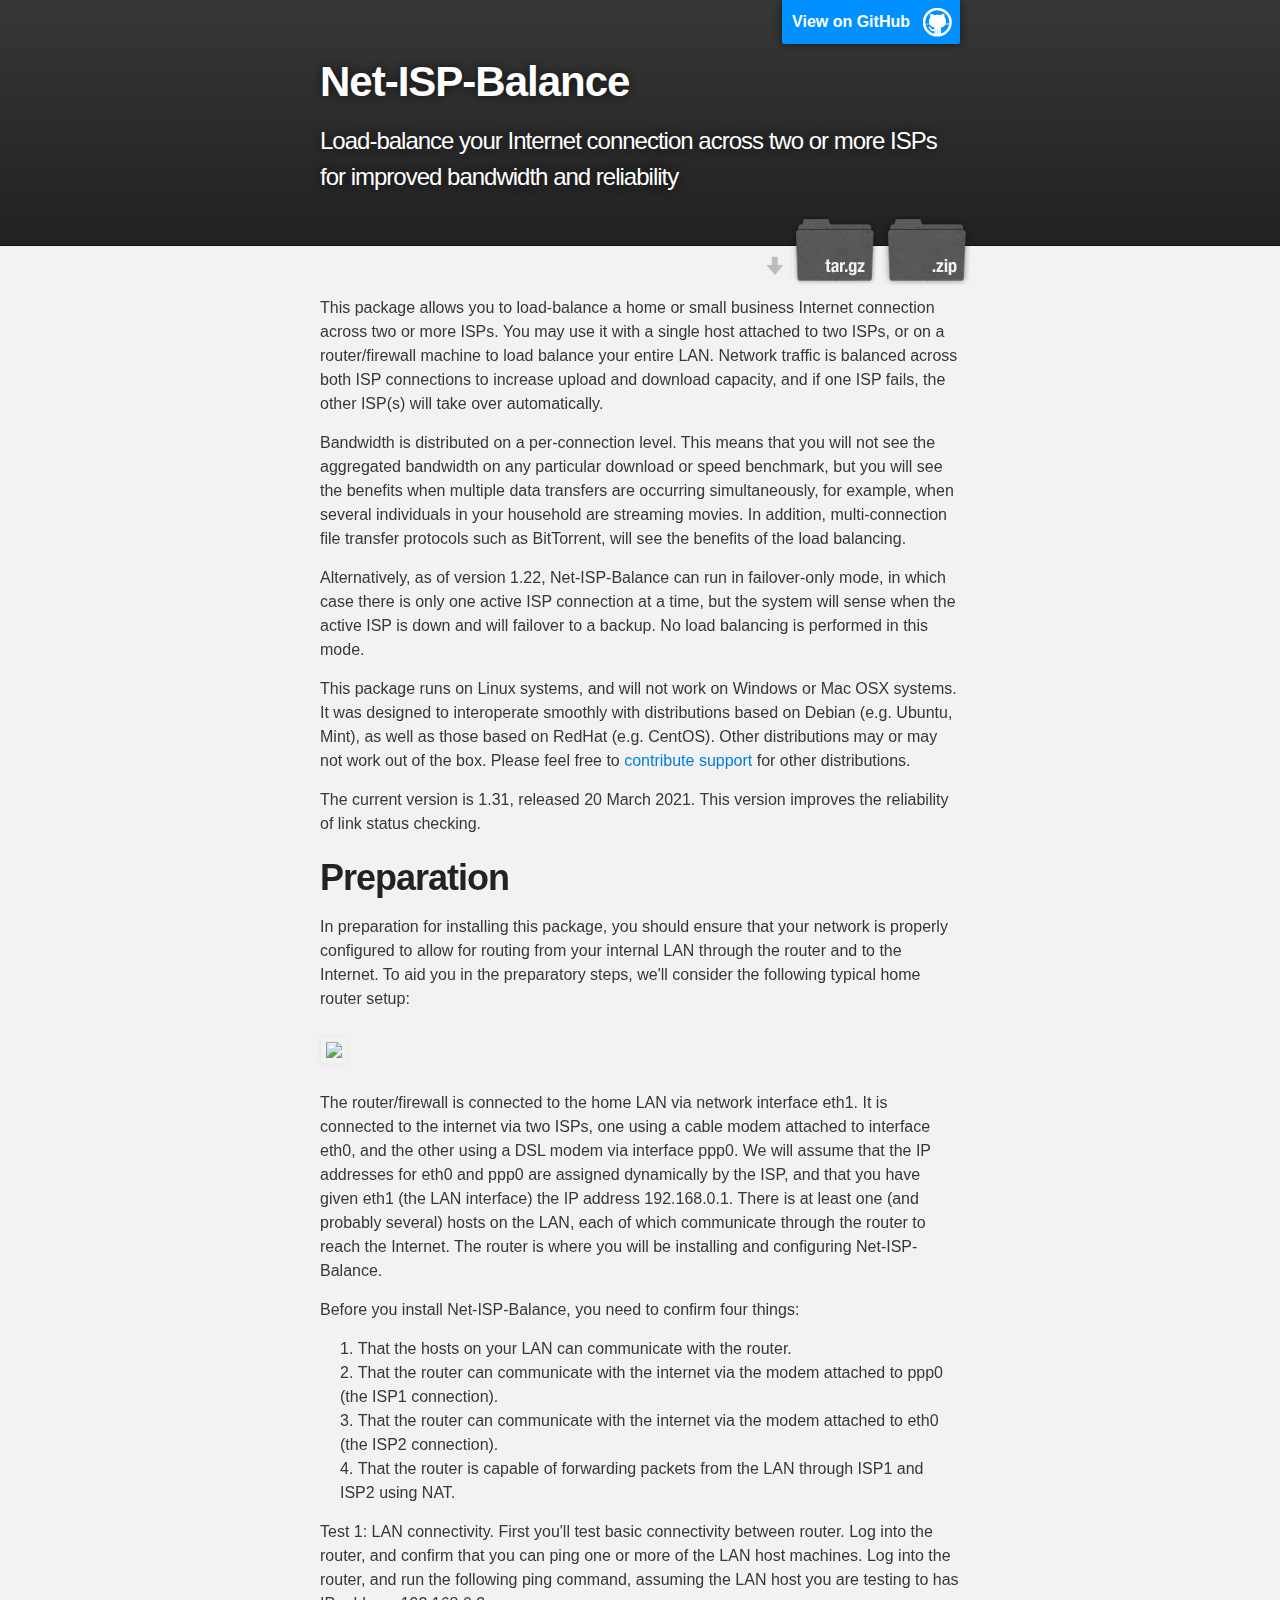
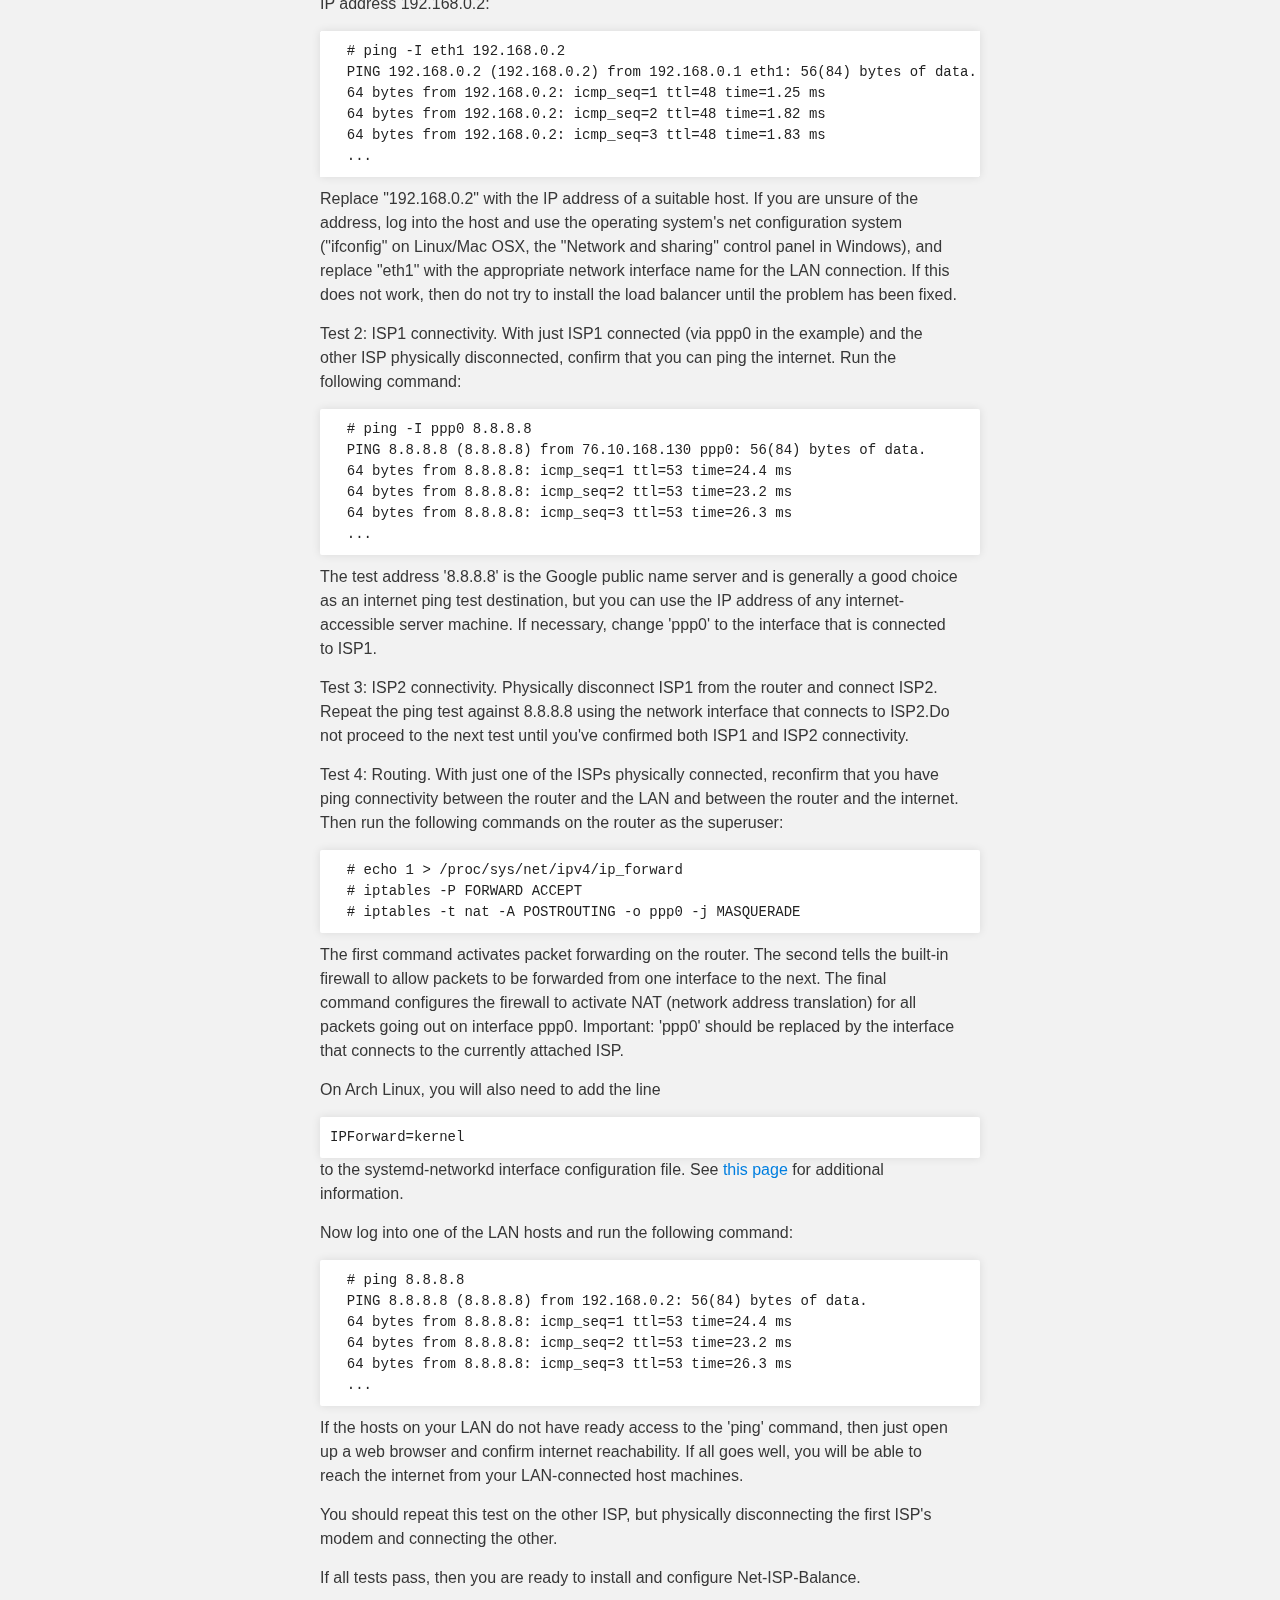
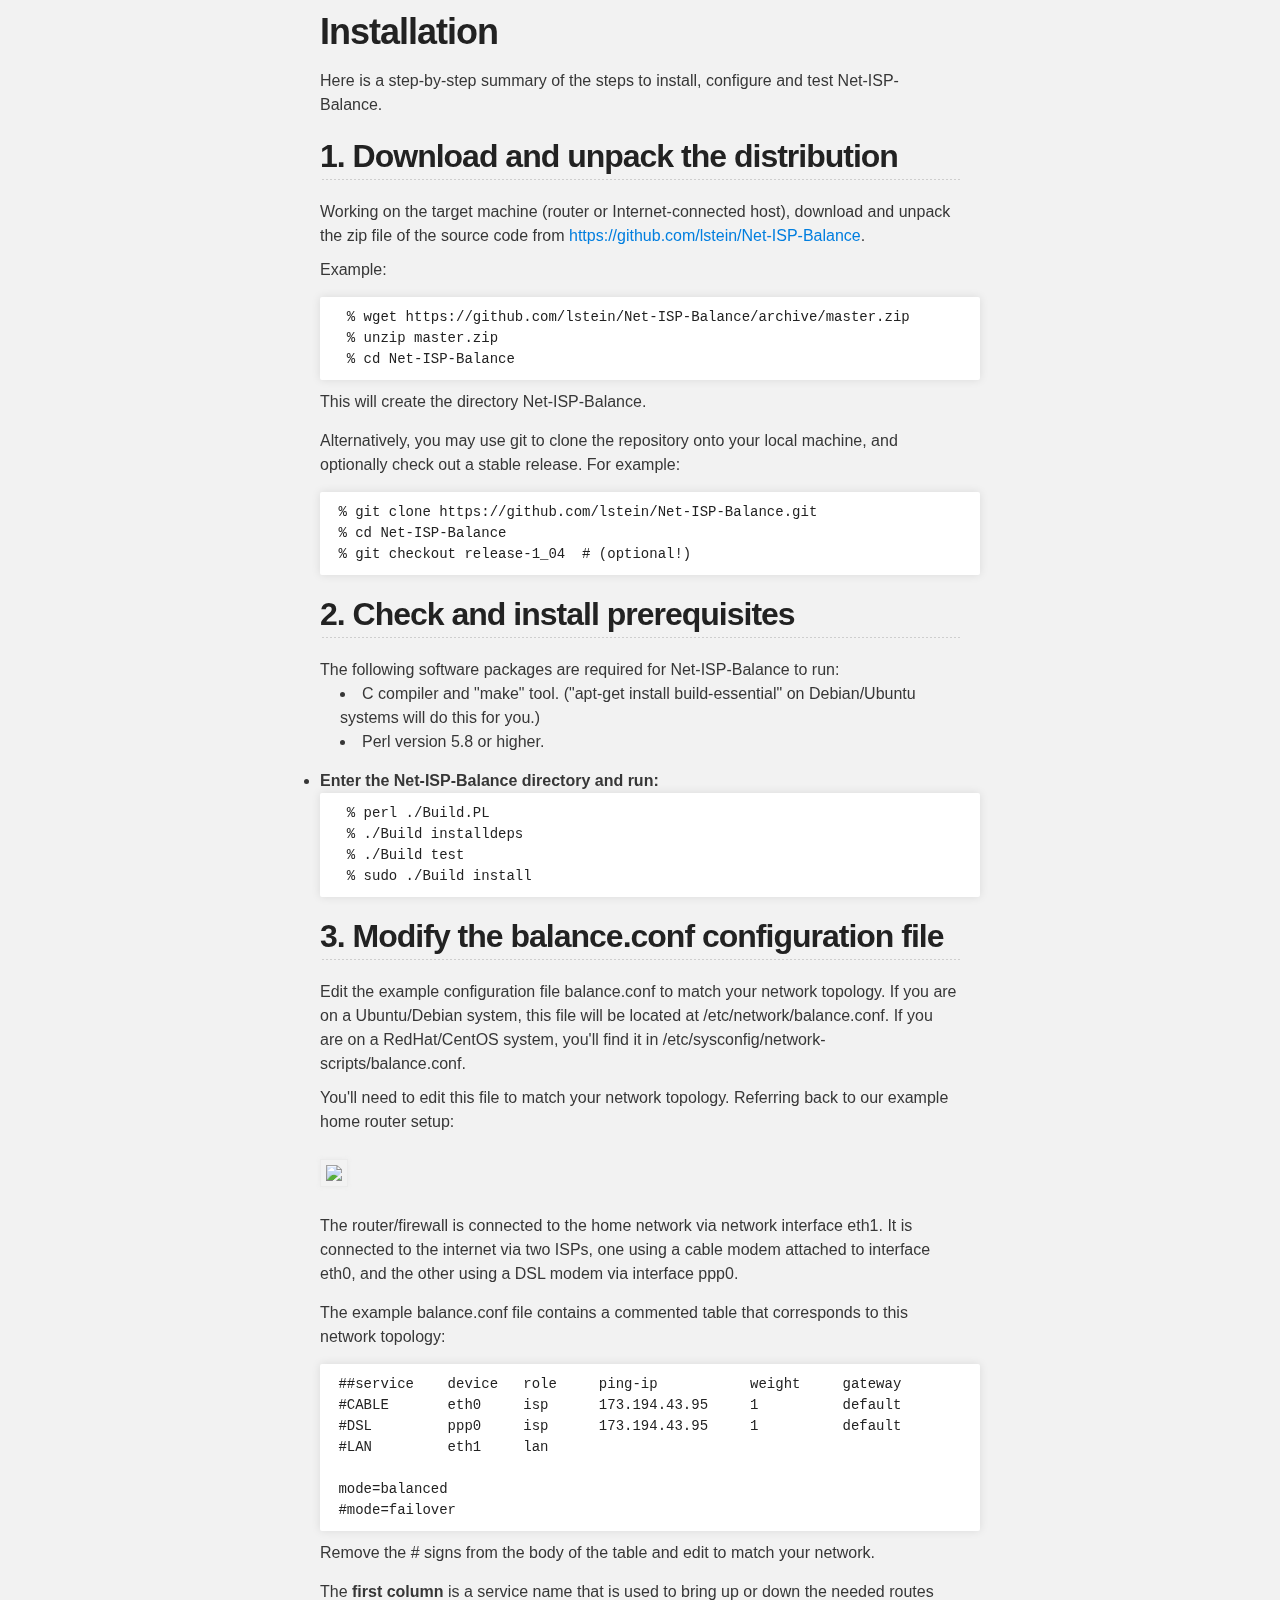
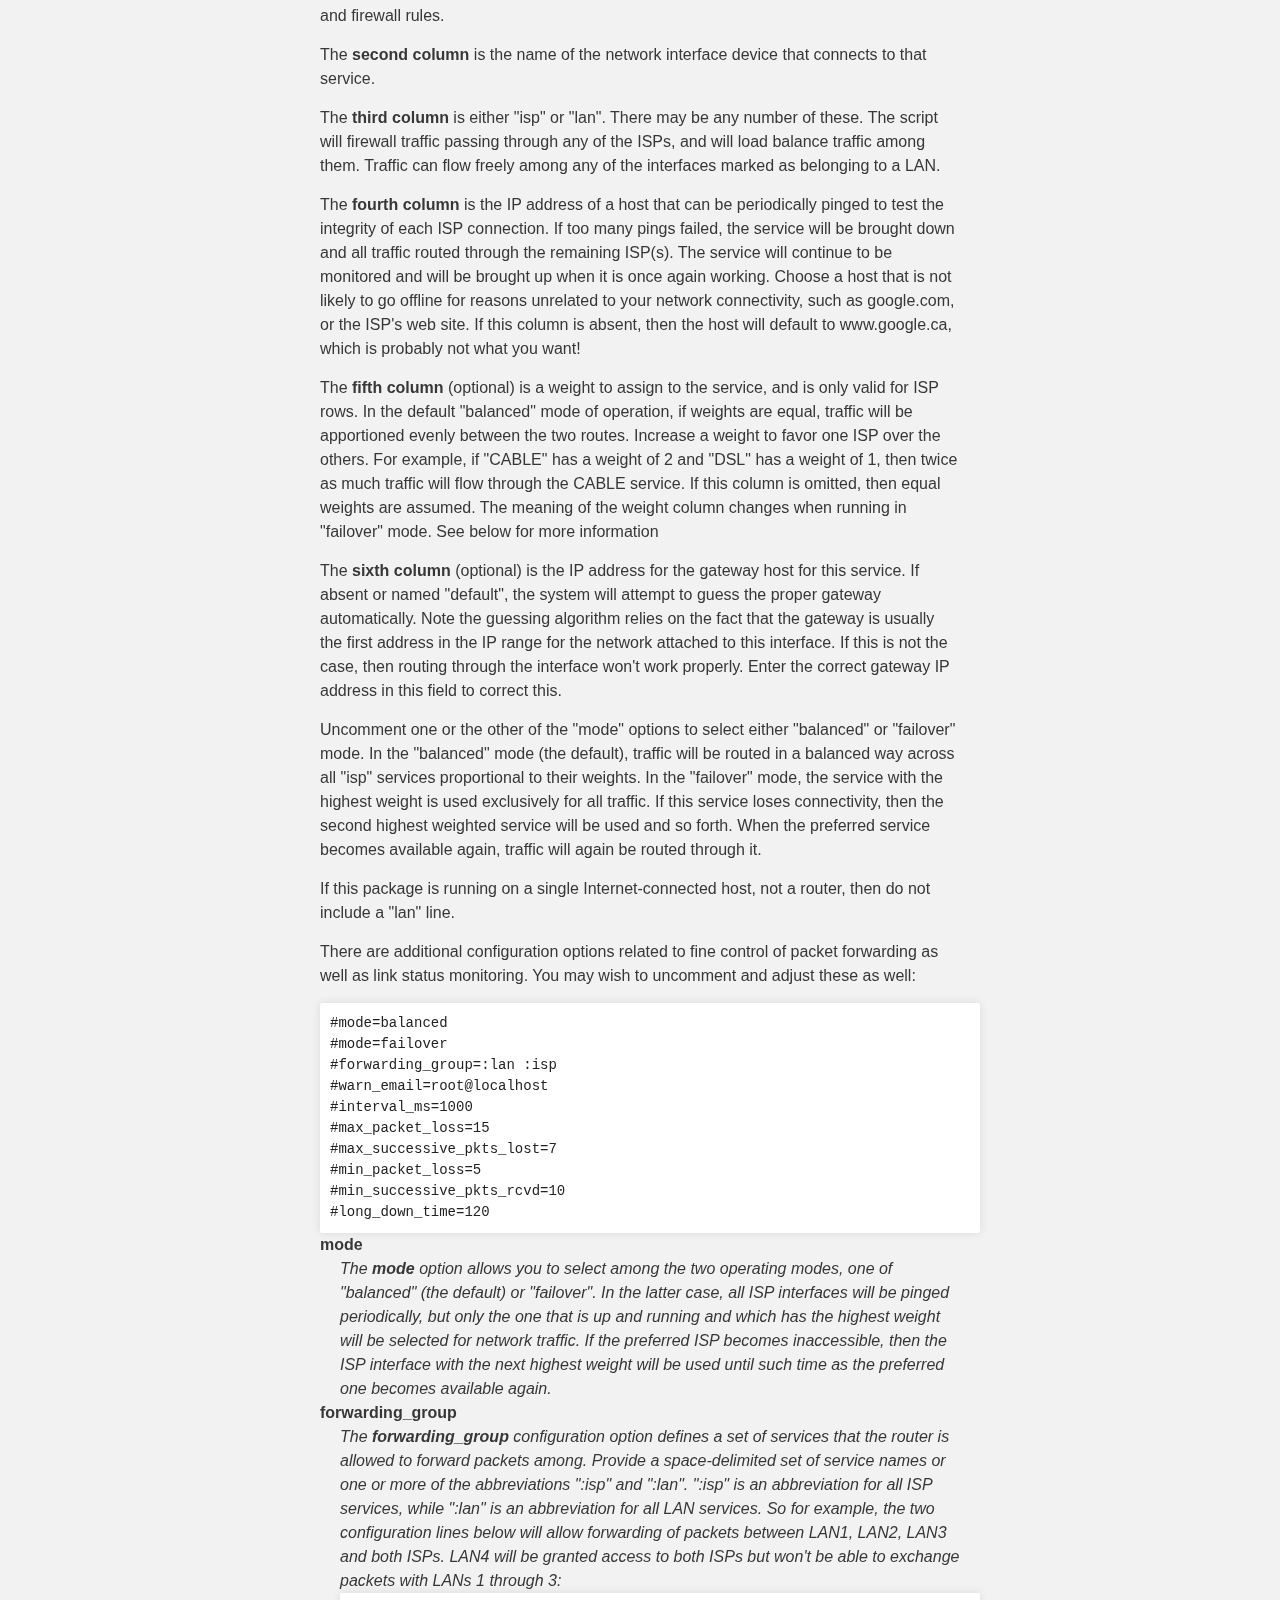
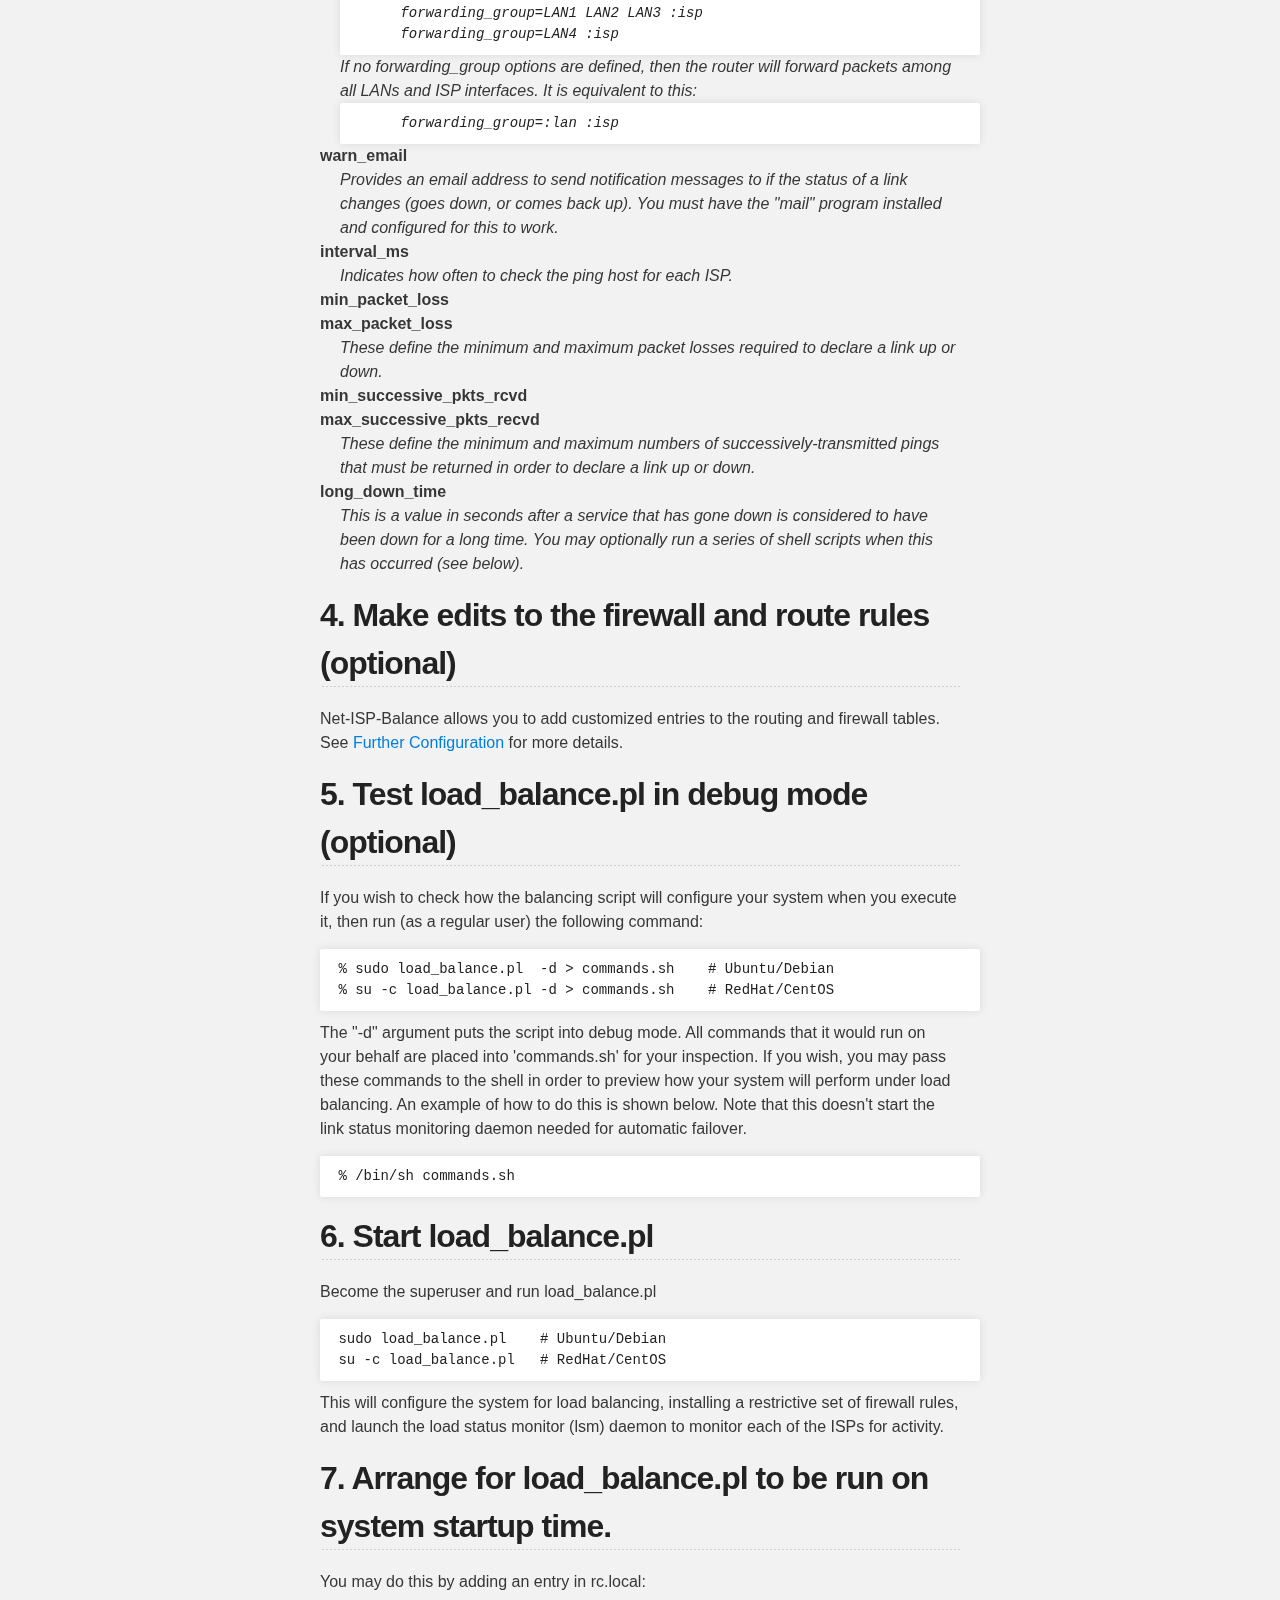
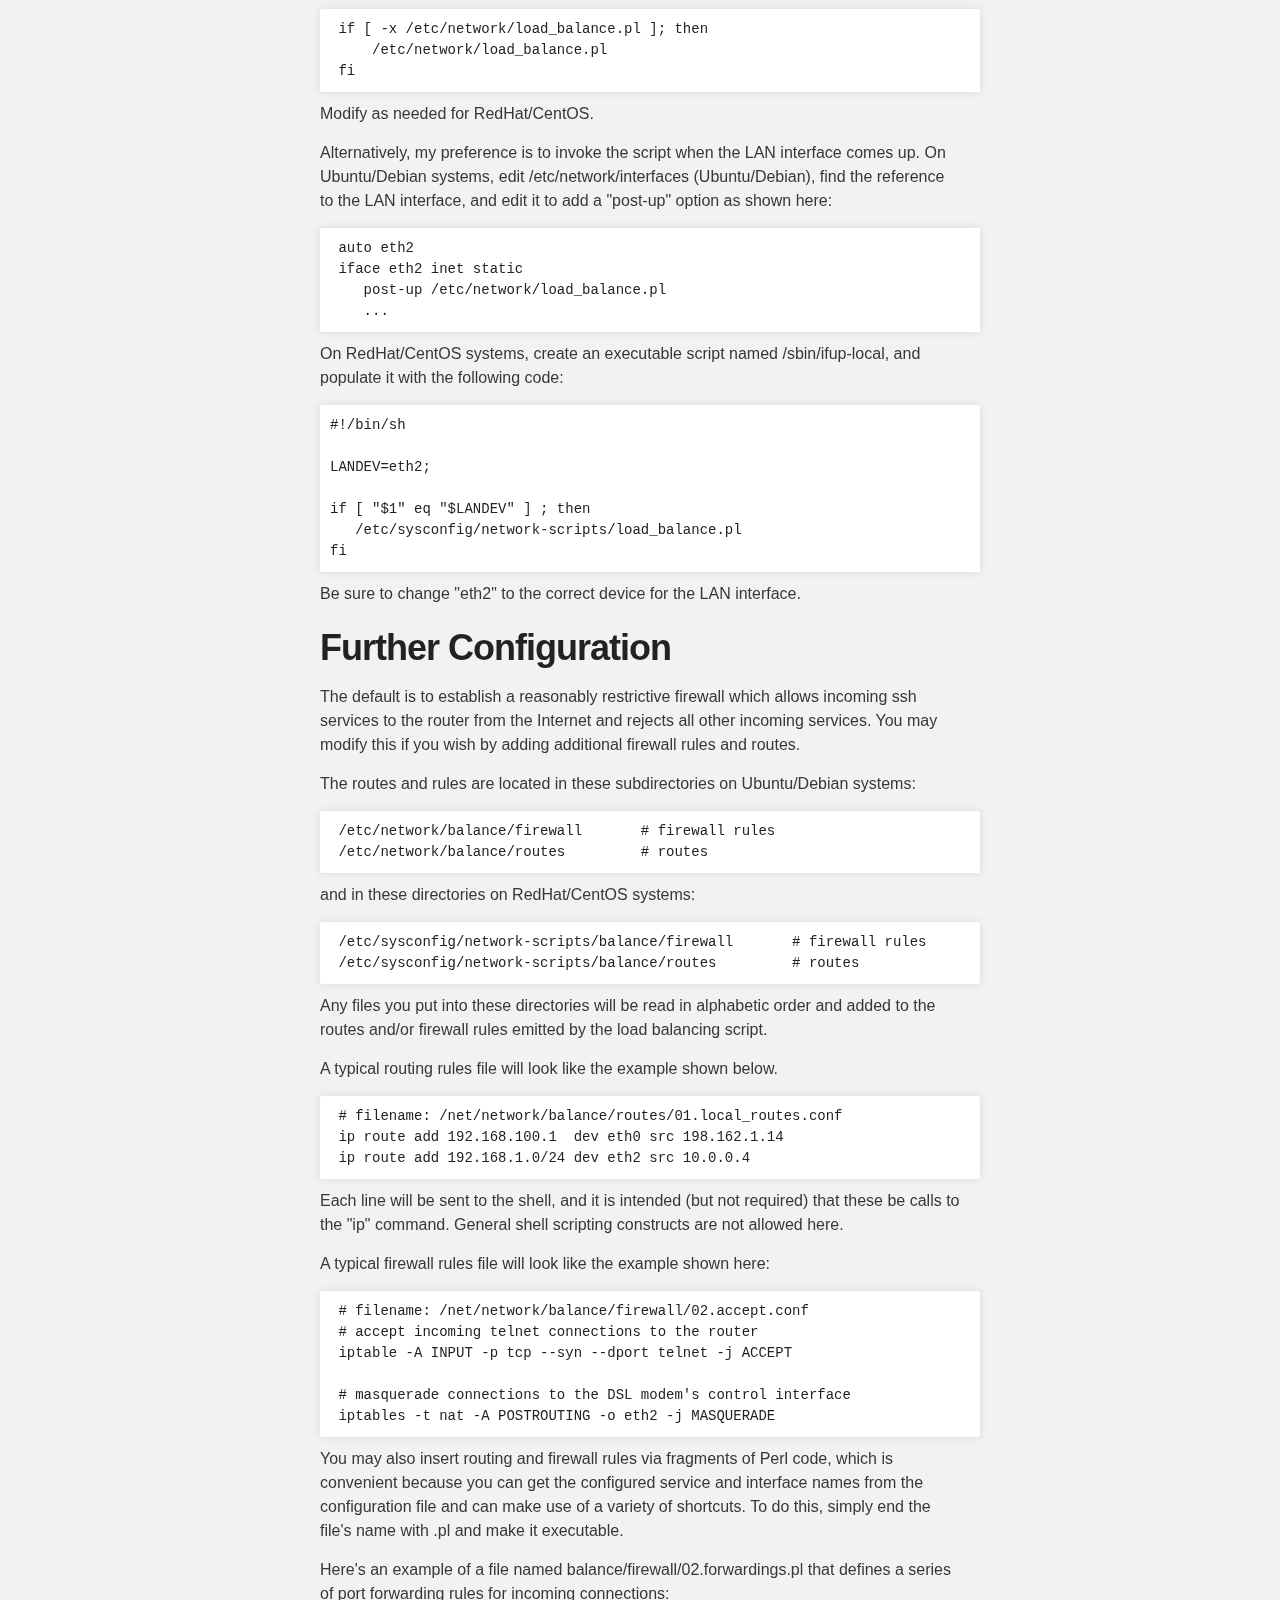
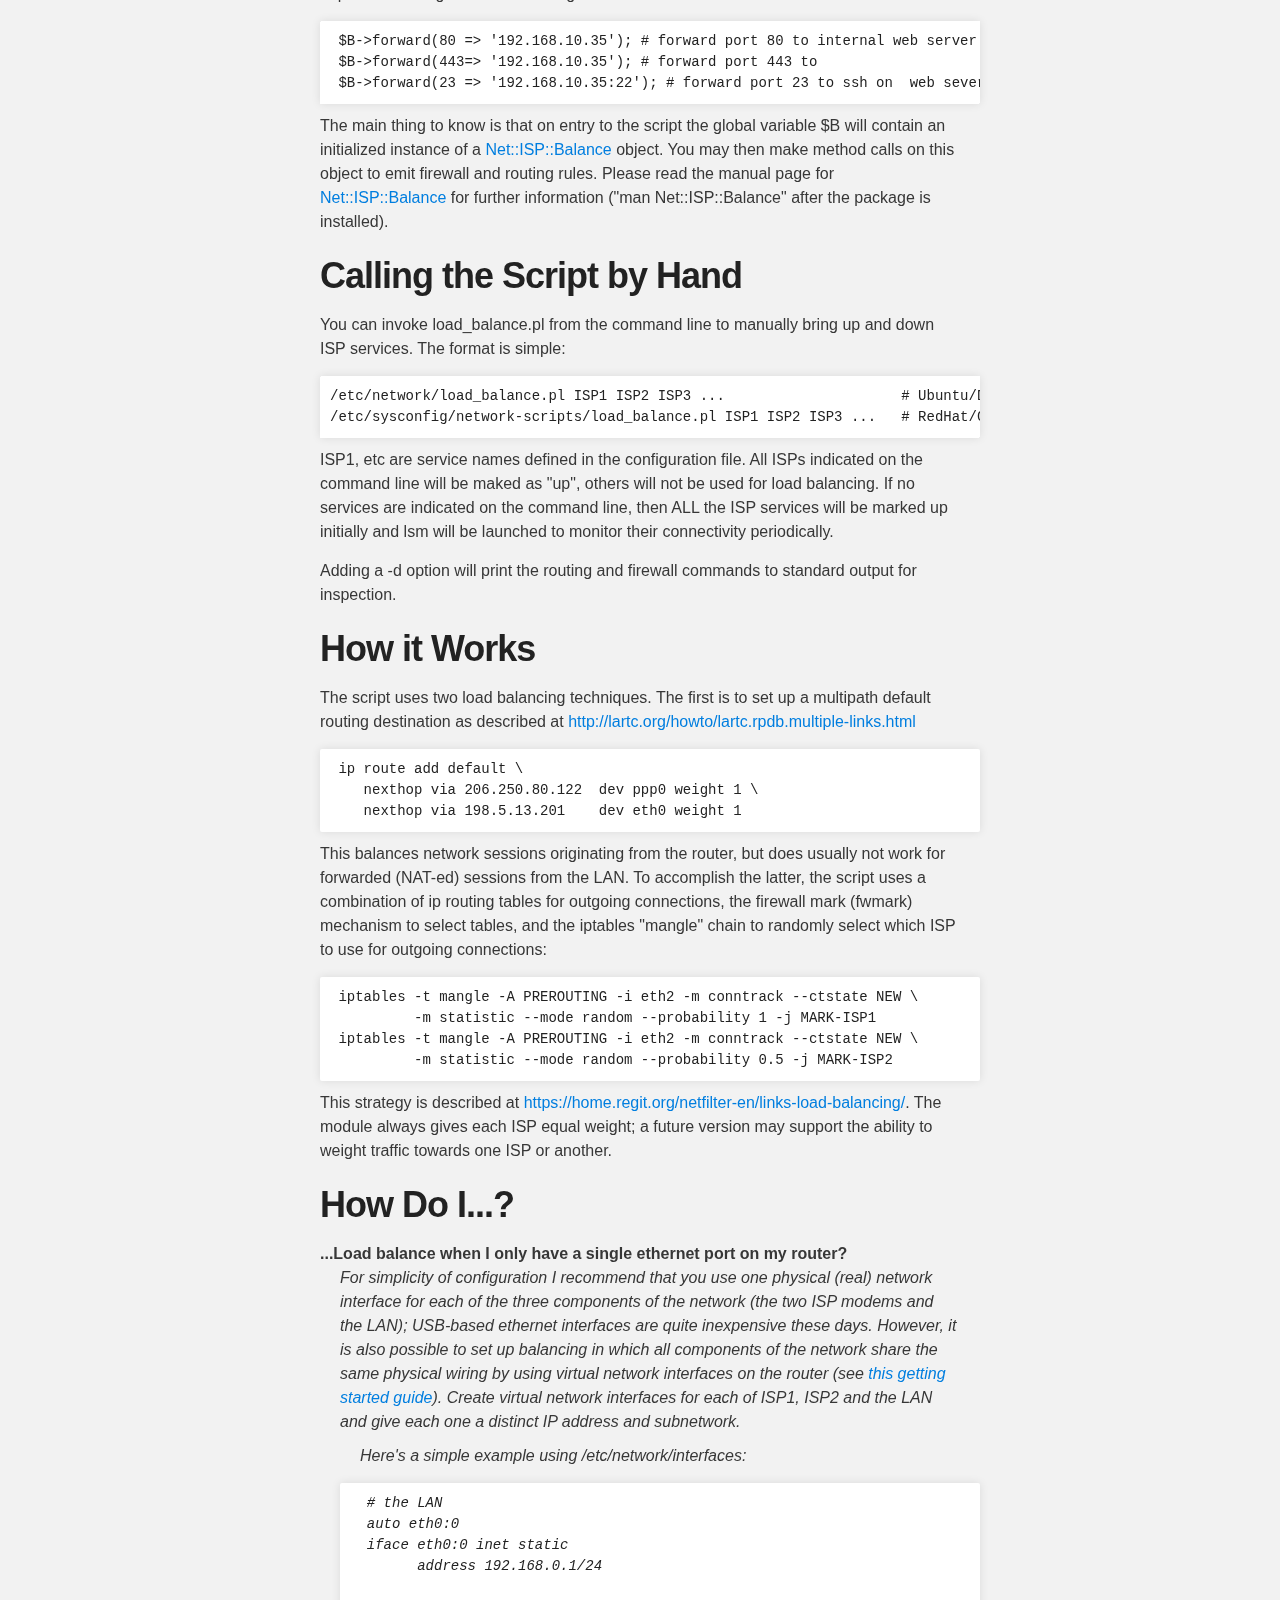
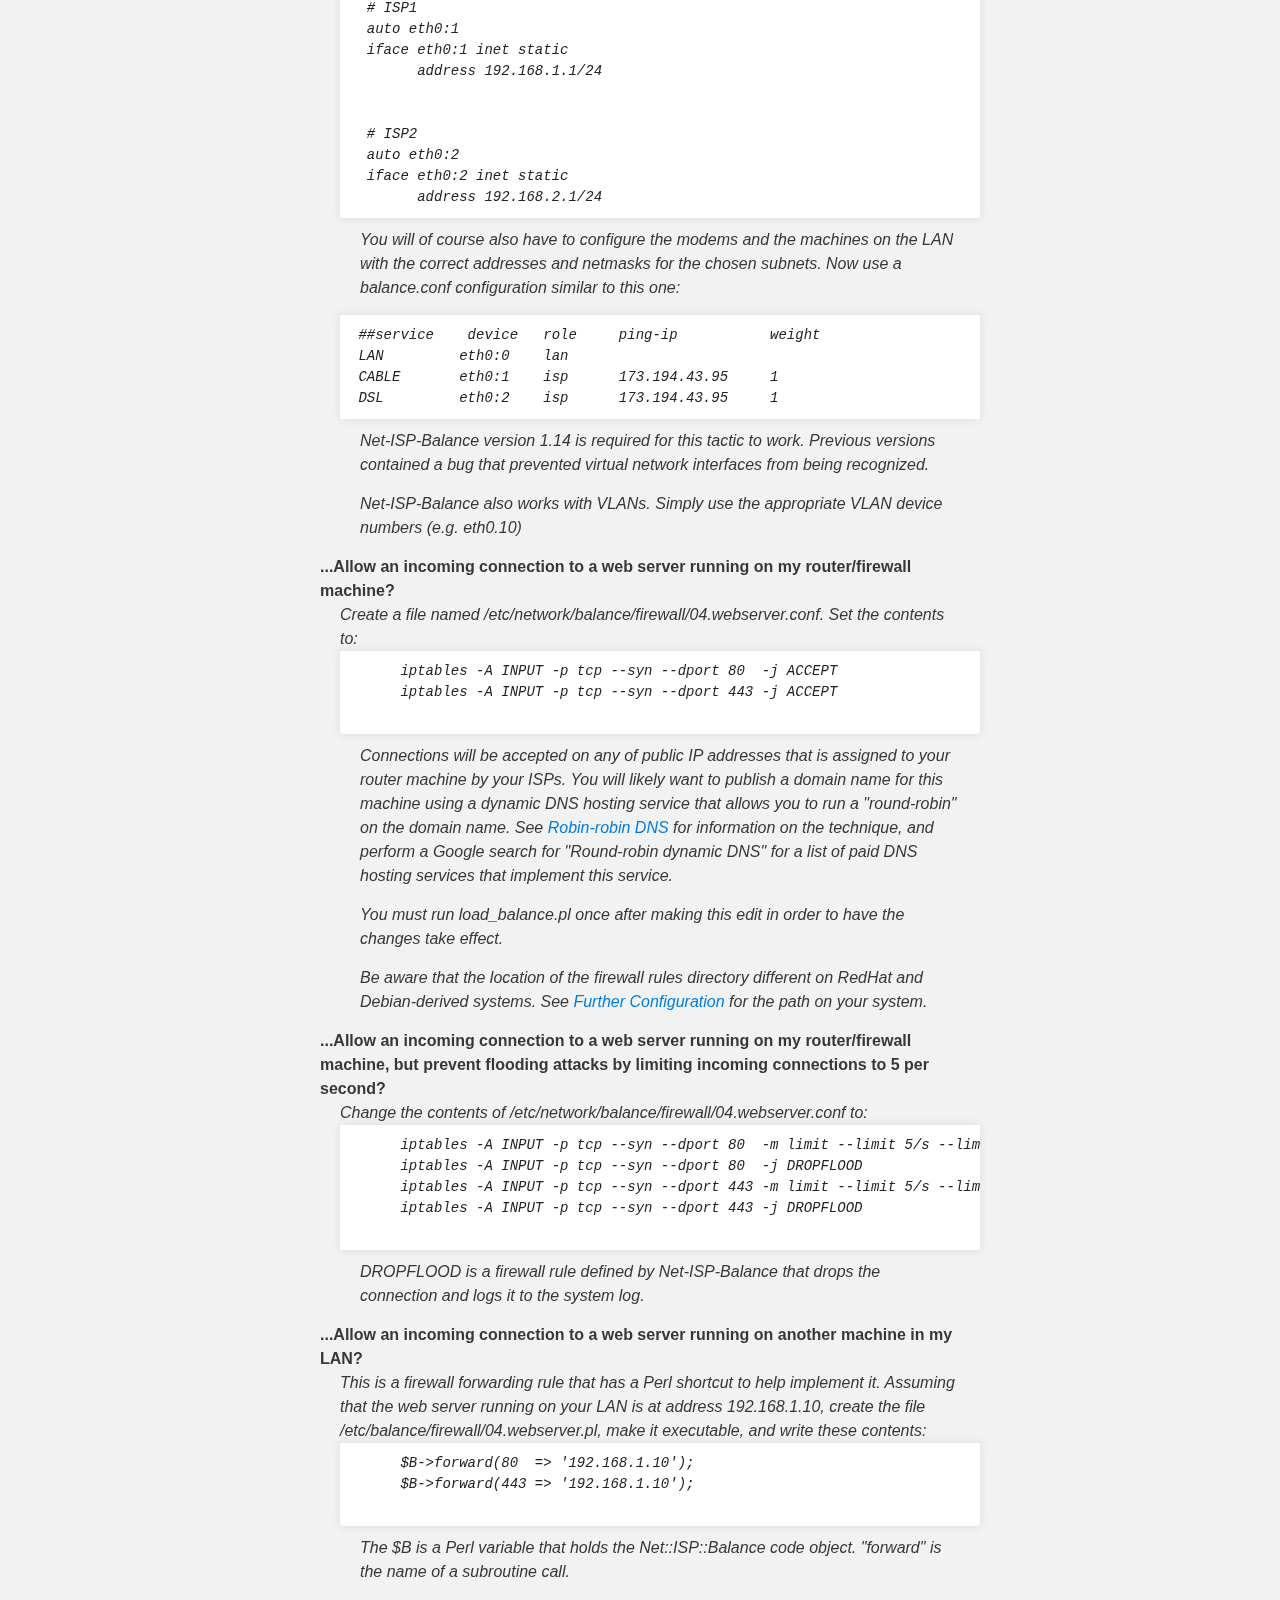
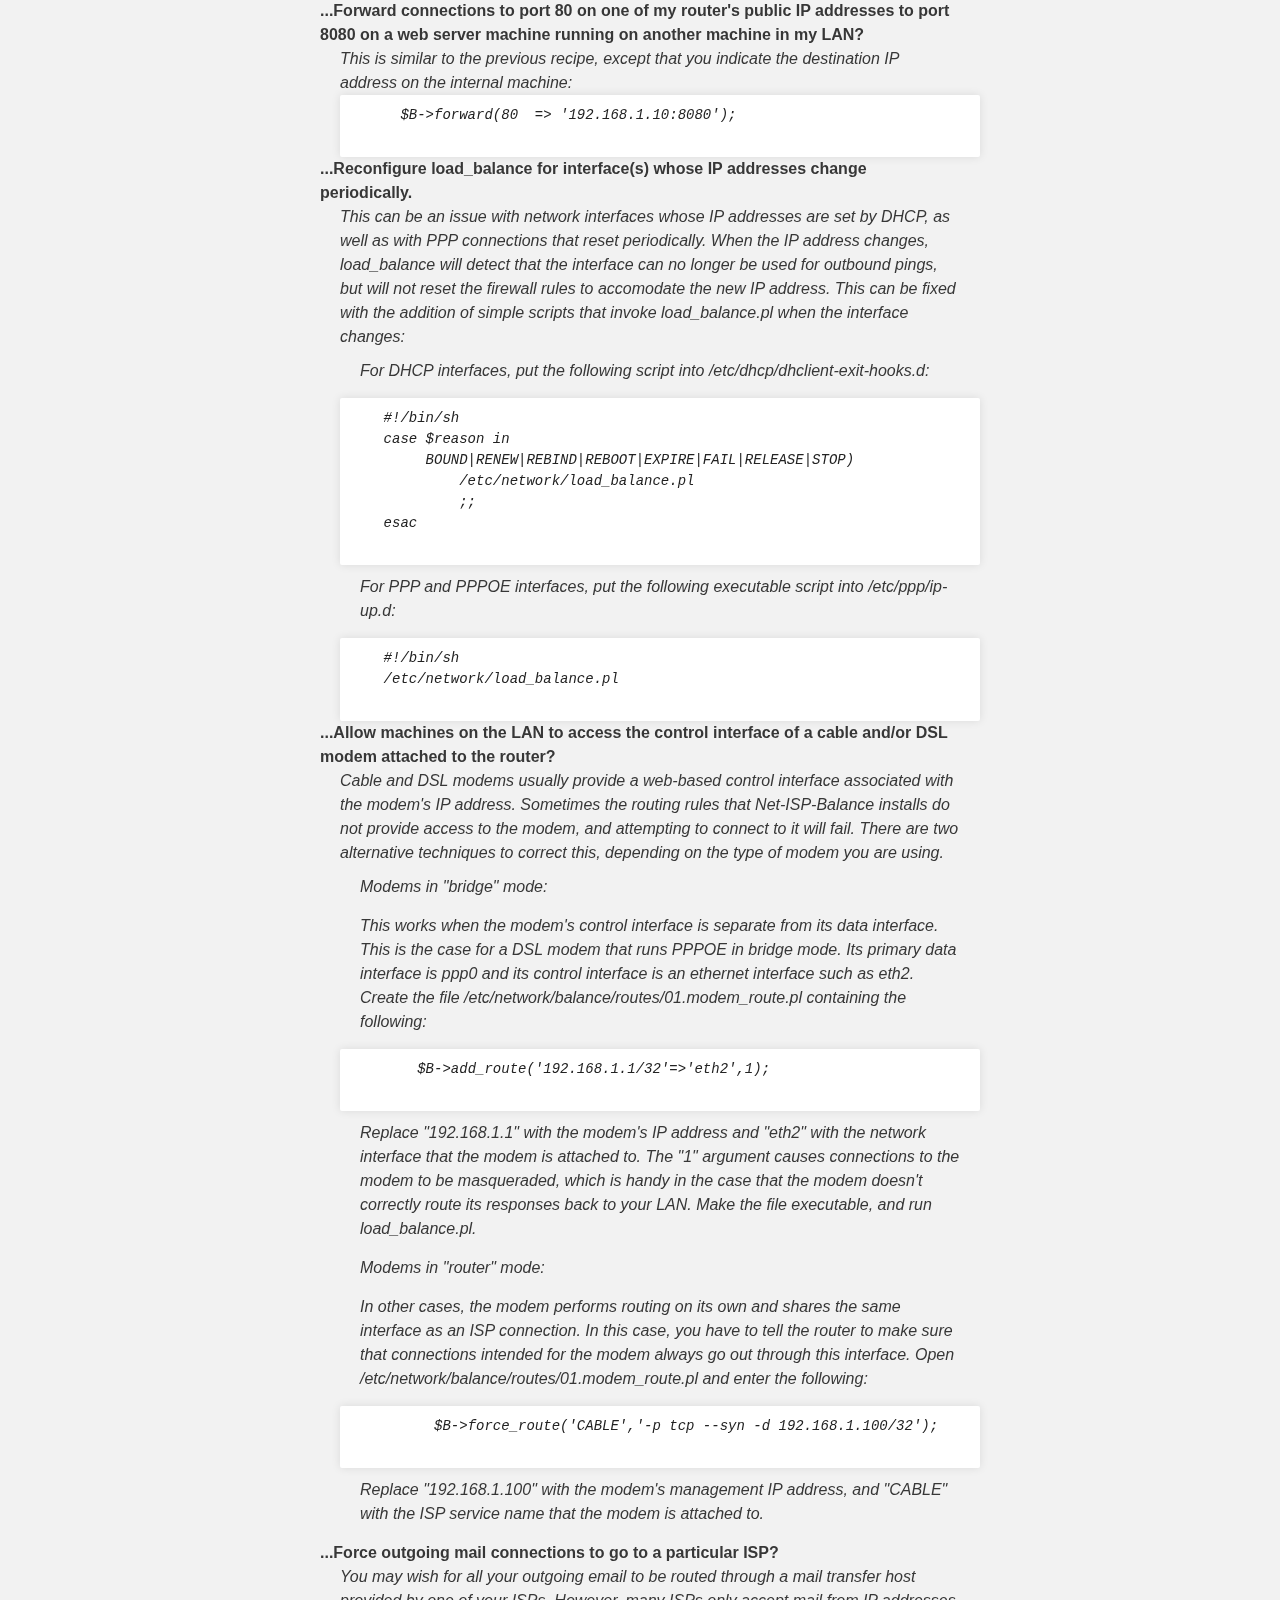
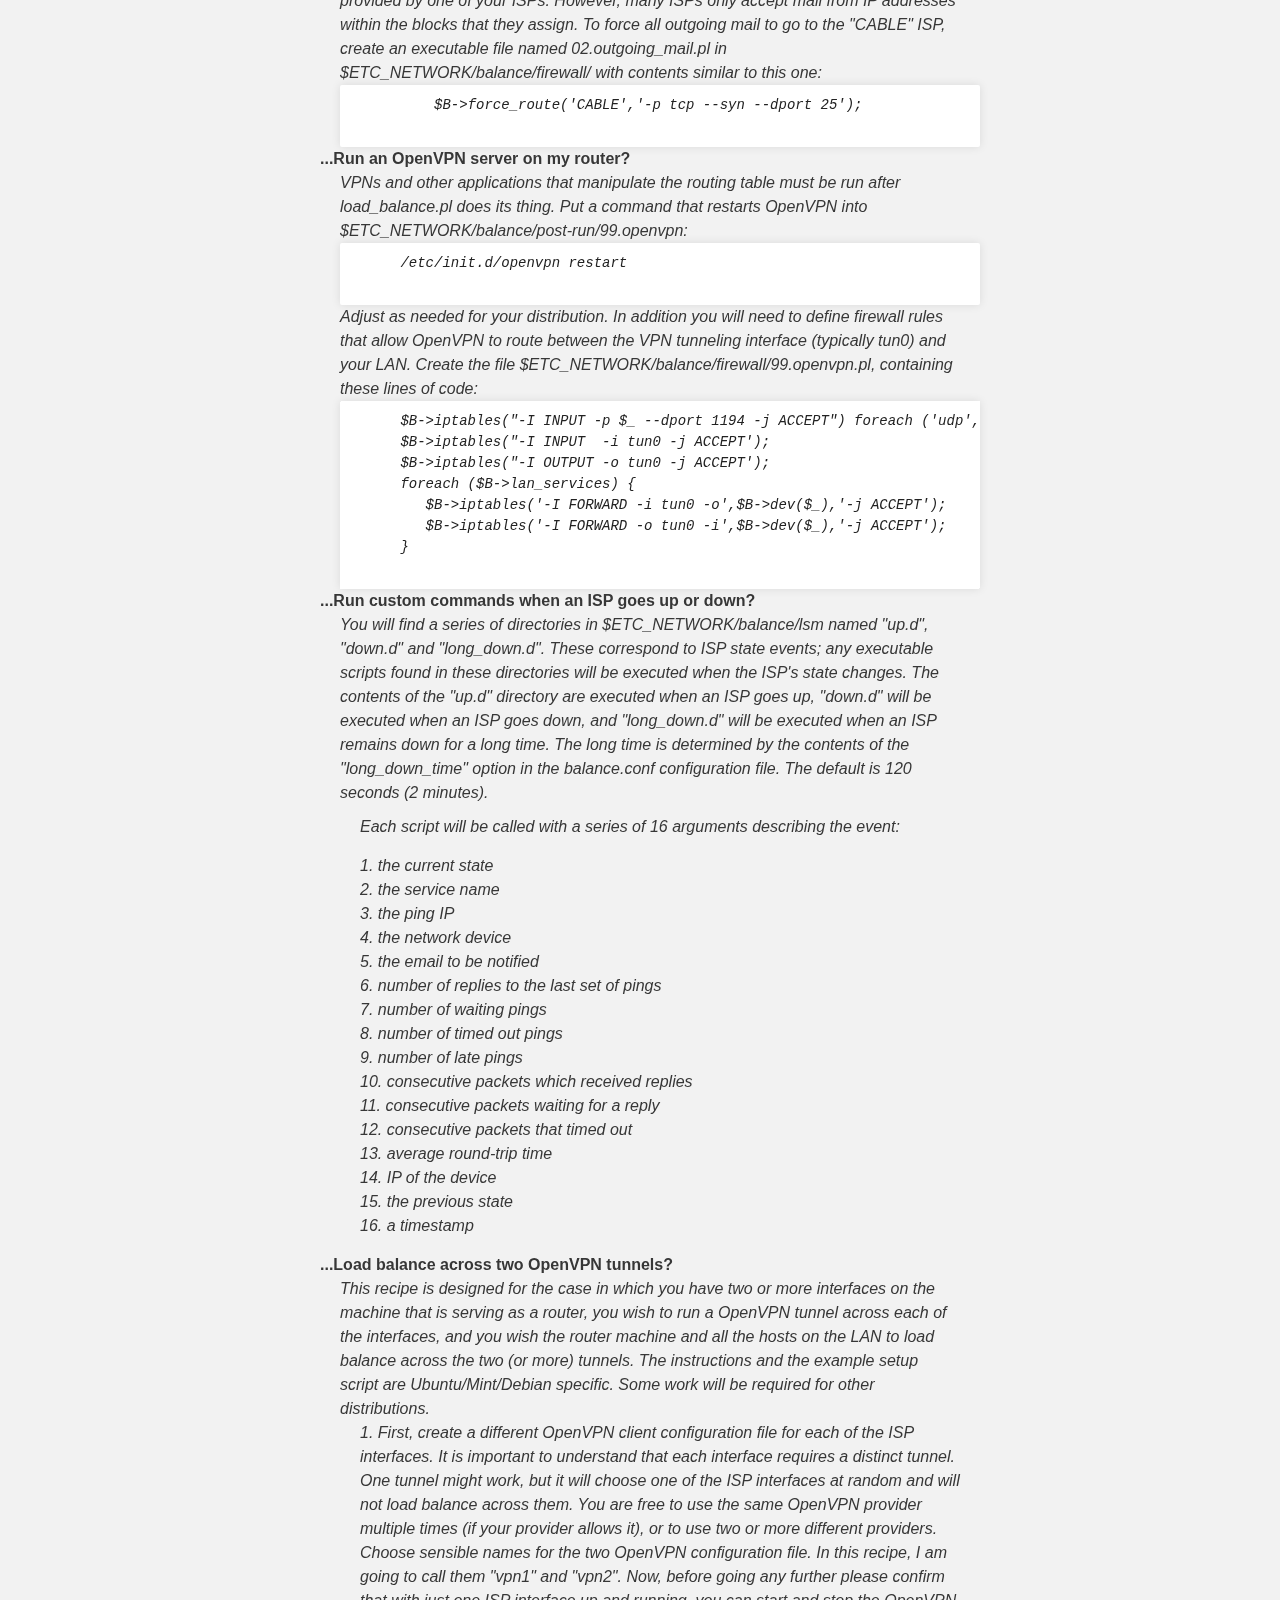
==== commit 027f2f6e: "updated for version 1.31" ====
--- a/index.html
+++ b/index.html
@@ -61,7 +61,10 @@
 based on RedHat (e.g. CentOS). Other distributions may or may not work
 out of the box. Please feel free to
 <a href="https://github.com/lstein/Net-ISP-Balance/">contribute
-support</a> for other distributions.</p>
+  support</a> for other distributions.</p>
+
+<p>The current version is <b>1.31</b>, released 20 March 2021. This
+version improves the reliability of link status checking.</p>
 
 <h1>
 <a name="preparation" class="anchor" href="#preparation"><span class="octicon octicon-link"></span></a>Preparation</h1>
@@ -981,7 +984,13 @@
       break. Please test extensively before entrusting this to a
       production router.
   </dd>
-
+  
+  <dt>...Load balance across IPv6 interfaces></dt>
+  <dd>Net-ISP-Balance does not currently support IPv6, but the
+    underlying link status monitor (lsm) application does. As of March
+    2021, the requirements for adding IPv6 balancing are under
+    investigation.
+  </dd>
 
 </dl>
 
